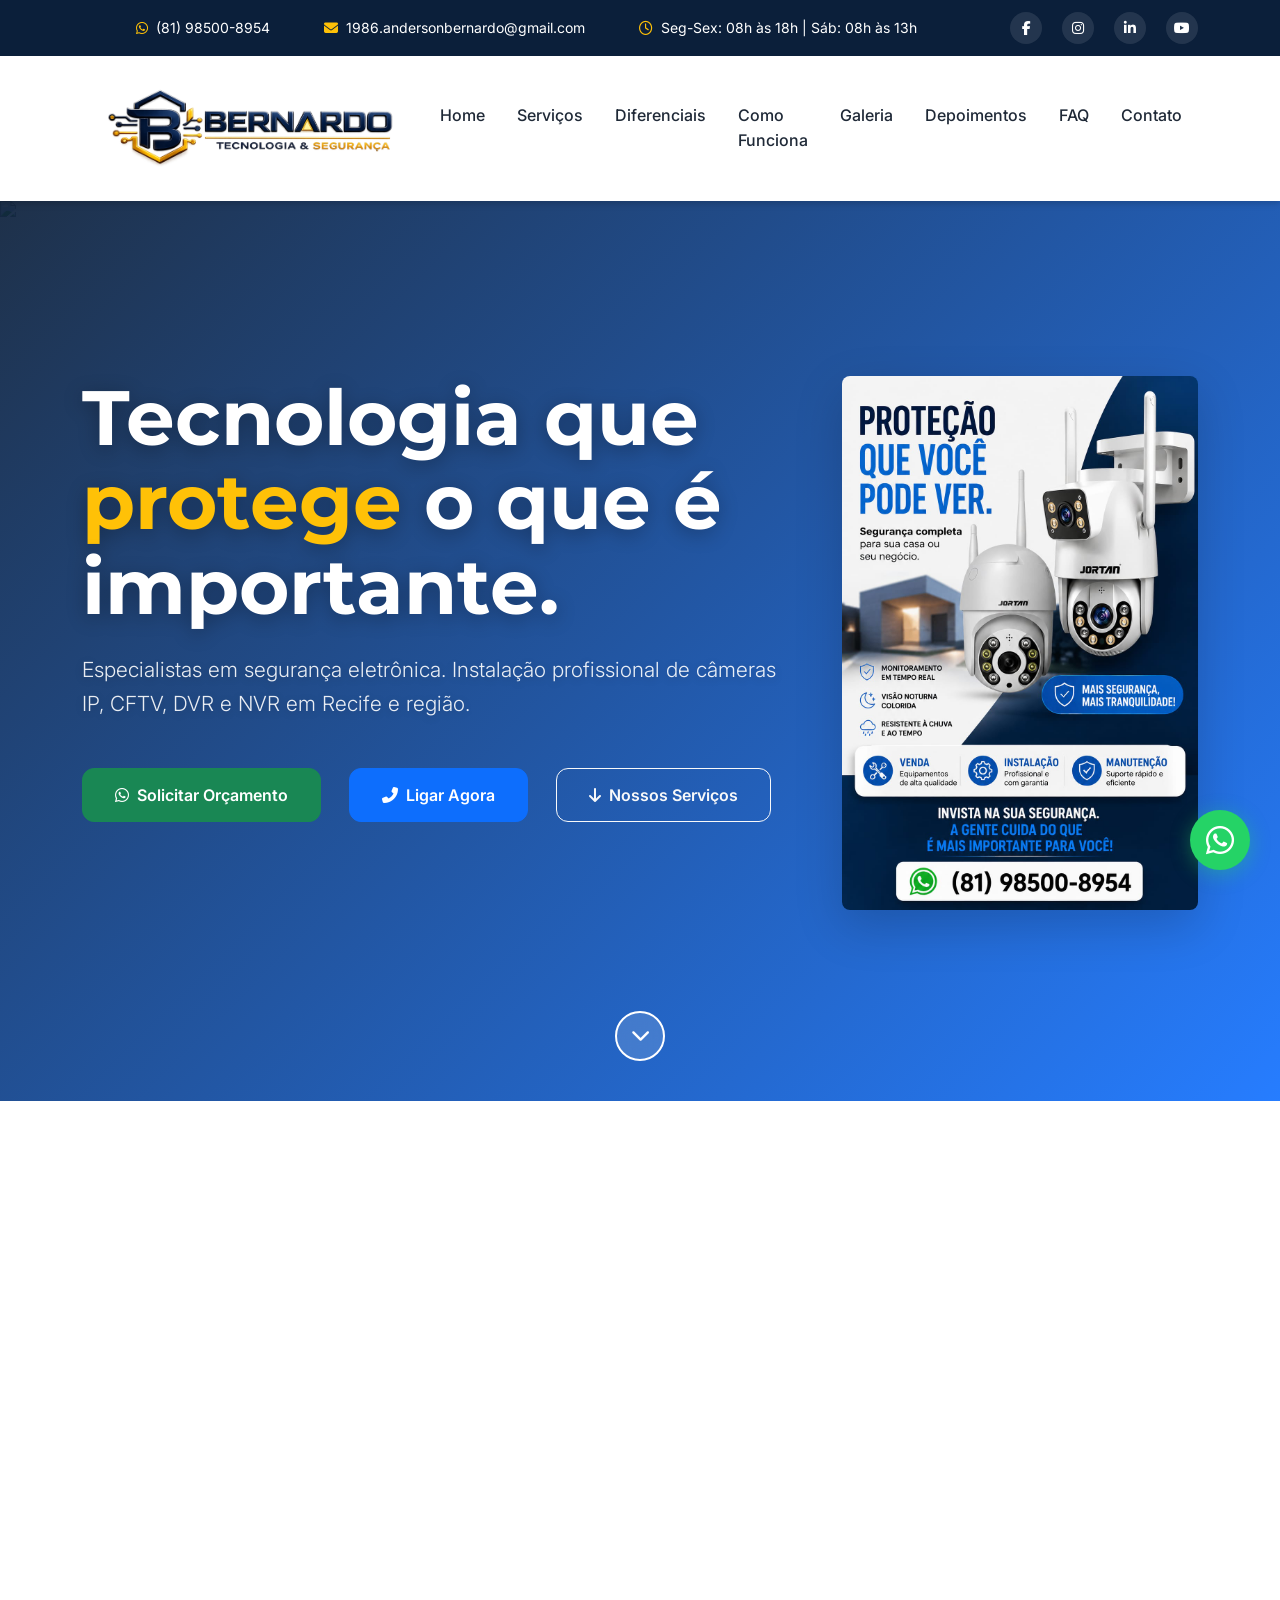
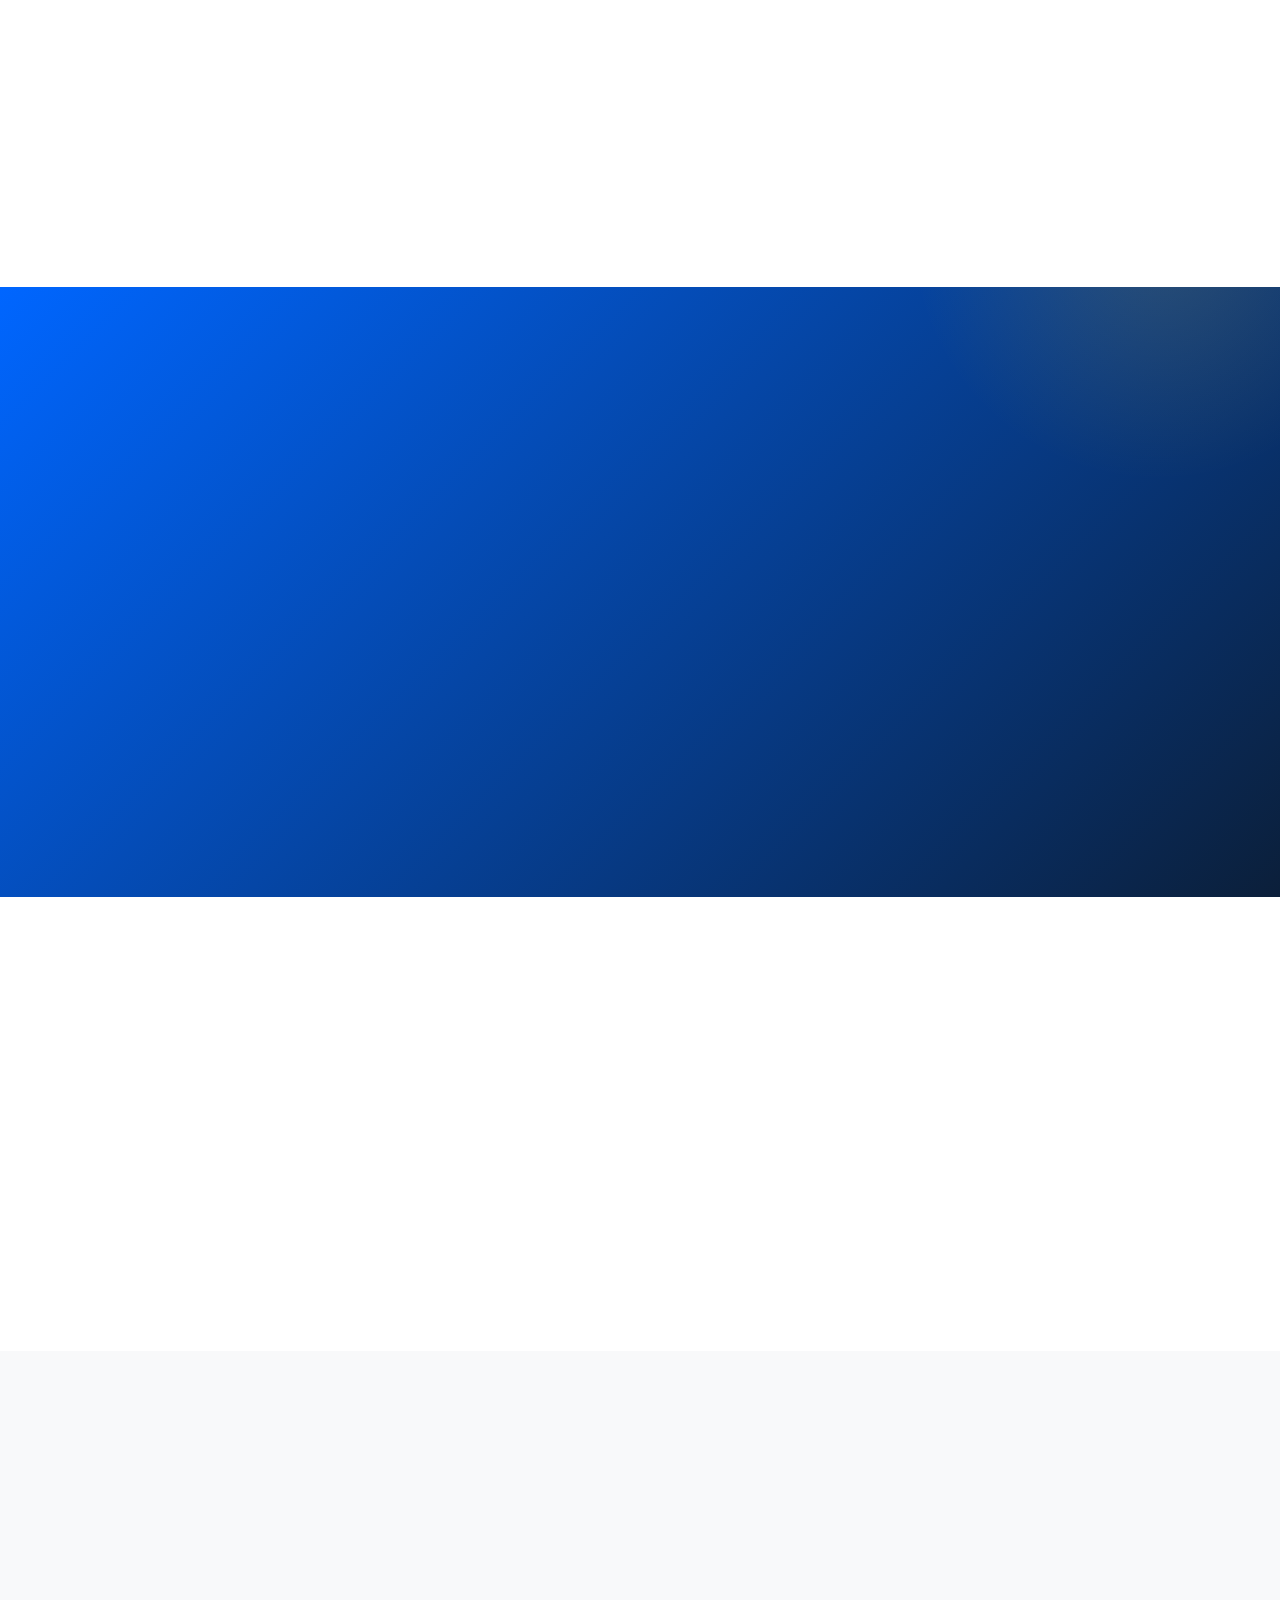
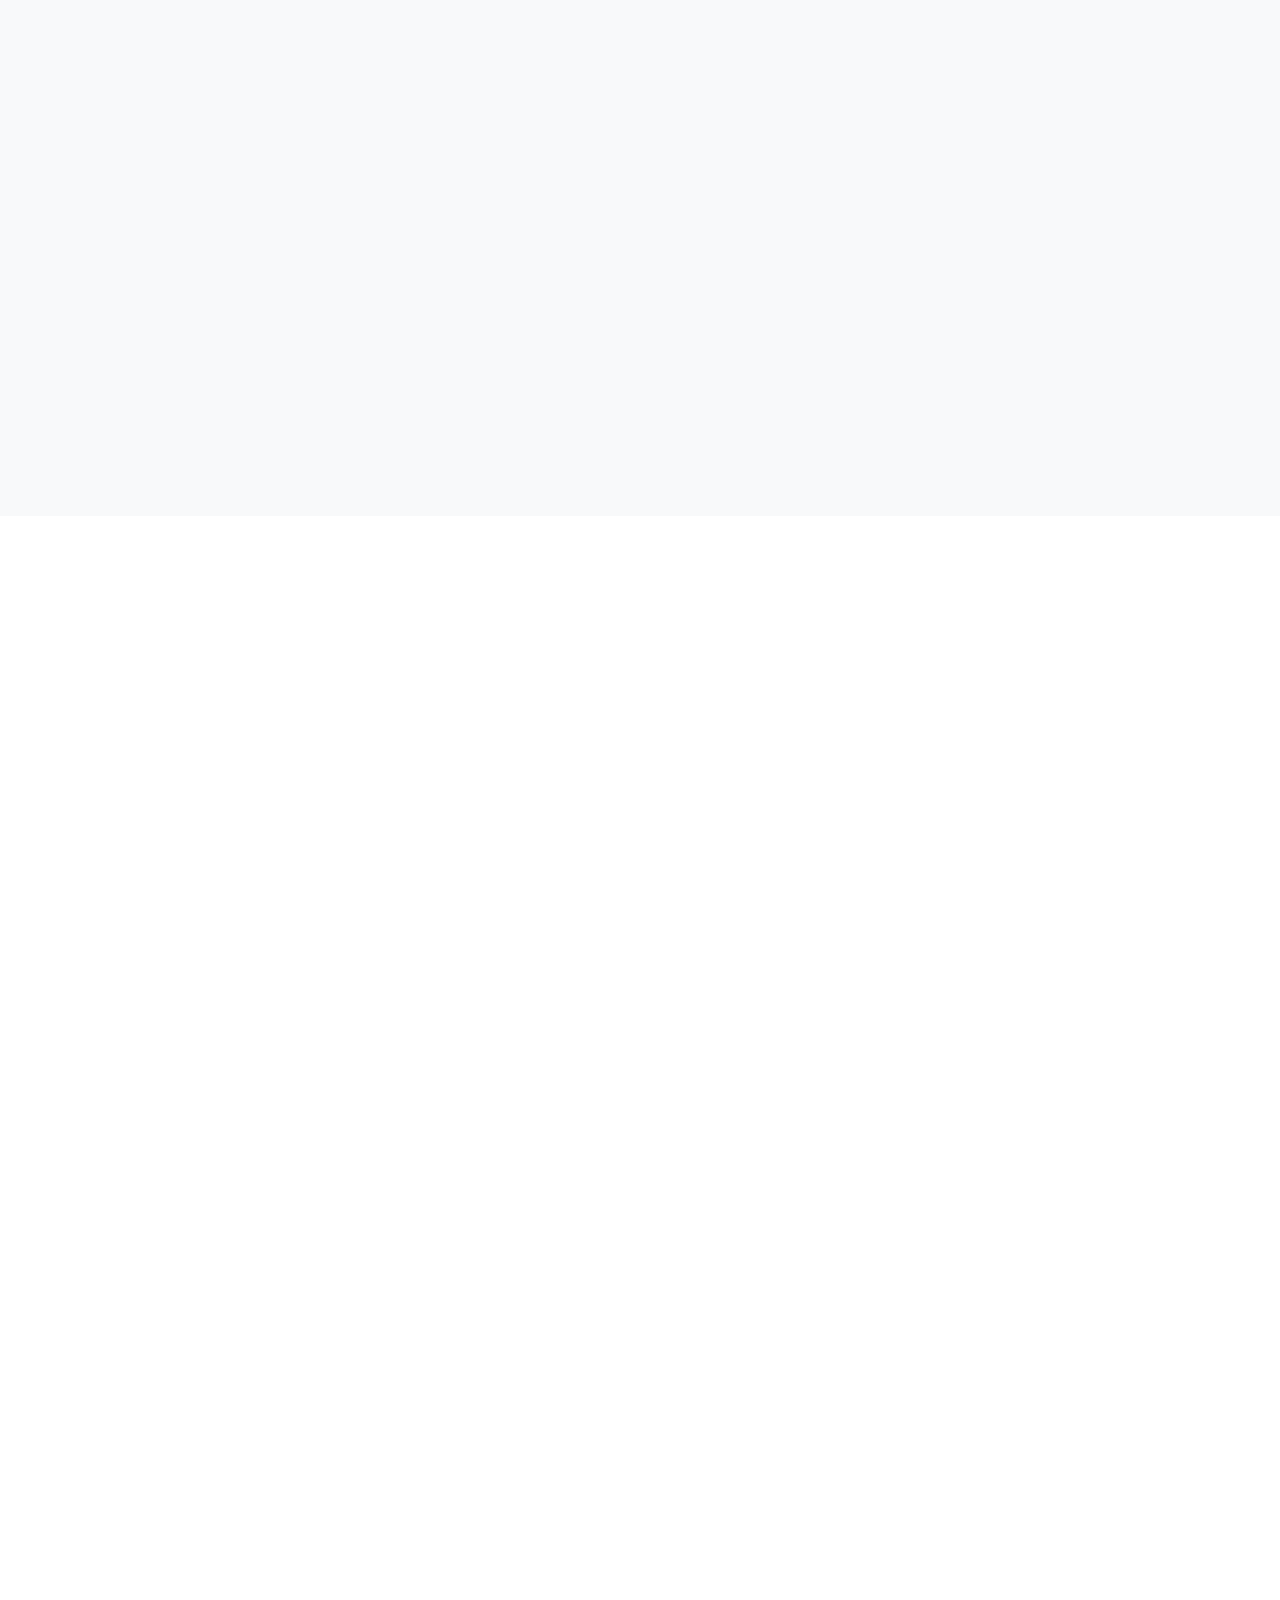
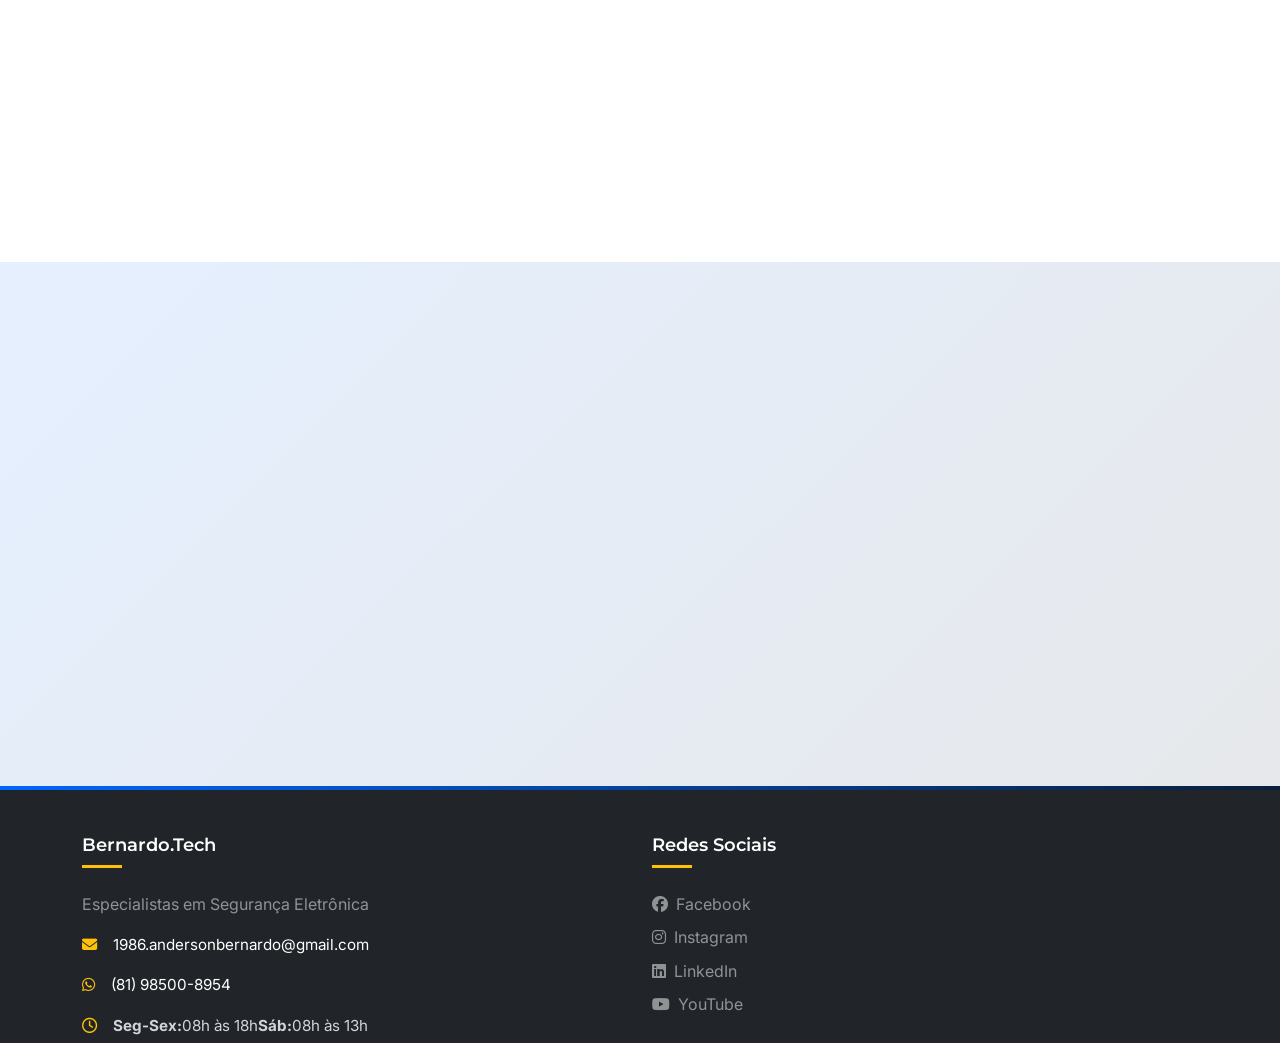
==== index.html @ 3b359bd6 "Primeiro commit" ====
<!DOCTYPE html>
<html lang="pt-BR">
<head>
    <!-- Meta Tags Básicas -->
    <meta charset="UTF-8">
    <meta name="viewport" content="width=device-width, initial-scale=1.0">
    <meta name="description" content="Bernardo.Tech - Especialistas em instalação de câmeras IP, CFTV, DVR e NVR em Recife. Monitoramento remoto, configuração de acesso pelo celular. Orçamento sem compromisso! WhatsApp: (81) 98500-8954">
    <meta name="keywords" content="instalação de câmeras, CFTV, câmeras IP, DVR, NVR, monitoramento remoto, segurança eletrônica, Recife, Pernambico">
    <meta name="author" content="Bernardo.Tech">
    <meta name="robots" content="index, follow">
    <meta name="geo.region" content="BR-PE">
    <meta name="geo.placename" content="Recife">
    
    <!-- Open Graph / Facebook -->
    <meta property="og:type" content="website">
    <meta property="og:url" content="https://www.bernardotech.com.br/">
    <meta property="og:title" content="Bernardo.Tech - Especialistas em Segurança Eletrônica">
    <meta property="og:description" content="Instalação de câmeras IP, CFTV, DVR, NVR. Monitoramento remoto em Recife e região.">
    <meta property="og:image" content="images/og-image.jpg">
    <meta property="og:locale" content="pt_BR">
    
    <!-- Twitter -->
    <meta property="twitter:card" content="summary_large_image">
    <meta property="twitter:url" content="https://www.bernardotech.com.br/">
    <meta property="twitter:title" content="Bernardo.Tech - Segurança Eletrônica">
    <meta property="twitter:description" content="Especialistas em CFTV e câmeras IP em Recife.">
    <meta property="twitter:image" content="images/og-image.jpg">
    
    <!-- Schema.org para SEO Local -->
    <script type="application/ld+json">
    {
      "@context": "https://schema.org",
      "@type": "LocalBusiness",
      "name": "Bernardo.Tech",
      "description": "Empresa especializada em instalação de sistemas de segurança eletrônica",
      "telephone": "+5581985008954",
      "email": "1986.andersonbernardo@gmail.com",
      "address": {
        "@type": "PostalAddress",
        "addressLocality": "Recife",
        "addressRegion": "PE",
        "addressCountry": "BR"
      },
      "openingHours": "Mo-Fr 08:00-18:00, Sa 08:00-13:00",
      "priceRange": "$$"
    }
    </script>
    
    <!-- Canonical URL -->
    <link rel="canonical" href="https://www.bernardotech.com.br/">
    
    <!-- Favicon -->
    <!-- Favicon -->
    <link rel="icon" type="image/png" sizes="32x32" href="img/favicon.png">
    <link rel="apple-touch-icon" href="img/favicon.png">
    
    <!-- Fontes Google -->
    <link rel="preconnect" href="https://fonts.googleapis.com">
    <link rel="preconnect" href="https://fonts.gstatic.com" crossorigin>
    <link href="https://fonts.googleapis.com/css2?family=Inter:wght@300;400;500;600;700&family=Montserrat:wght@400;500;600;700;800&family=Poppins:wght@300;400;500;600;700&display=swap" rel="stylesheet">
    
    <!-- Bootstrap 5 CSS -->
    <link href="https://cdn.jsdelivr.net/npm/bootstrap@5.3.2/dist/css/bootstrap.min.css" rel="stylesheet">
    
    <!-- Font Awesome 6 -->
    <link rel="stylesheet" href="https://cdnjs.cloudflare.com/ajax/libs/font-awesome/6.5.1/css/all.min.css">
    
    <!-- AOS - Animate On Scroll -->
    <link href="https://unpkg.com/aos@2.3.1/dist/aos.css" rel="stylesheet">
    
    <!-- Swiper.js CSS -->
    <link rel="stylesheet" href="https://cdn.jsdelivr.net/npm/swiper@11/swiper-bundle.min.css">
    
    <!-- CSS Customizado -->
    <link rel="stylesheet" href="css/style.css">
    
    <title>Bernardo.Tech - Especialistas em Segurança Eletrônica | CFTV e Câmeras IP em Recife</title>
</head>
<body>
    <!-- Loading Screen -->
    <div id="loading-screen" class="loading-screen">
        <div class="loader">
            <div class="loader-spinner"></div>
        </div>
    </div>

    <!-- Barra Superior -->
    <div class="top-bar" id="topBar">
        <div class="container">
            <div class="row align-items-center">
                <div class="col-lg-6">
                    <ul class="top-bar-info list-unstyled mb-0">
                        <li class="me-lg-4 mb-2 mb-lg-0">
                            
                        </li>
                        <li class="me-lg-4 mb-2 mb-lg-0">
                            <a href="https://wa.me/5581985008954" target="_blank">
                                <i class="fab fa-whatsapp me-2"></i>(81) 98500-8954
                            </a>
                        </li>
                        <li class="me-lg-4 mb-2 mb-lg-0">
                            <a href="mailto:1986.andersonbernardo@gmail.com">
                                <i class="fas fa-envelope me-2"></i>1986.andersonbernardo@gmail.com
                            </a>
                        </li>
                        <li class="d-none d-lg-inline-block">
                            <i class="far fa-clock me-2"></i>Seg-Sex: 08h às 18h | Sáb: 08h às 13h
                        </li>
                        </ul>
                            </div>
                <div class="col-lg-6 text-lg-end">
                    <ul class="top-bar-social list-unstyled mb-0">
                        <li class="me-3">
                            <a href="#" aria-label="Facebook"><i class="fab fa-facebook-f"></i></a>
                        </li>
                        <li class="me-3">
                            <a href="#" aria-label="Instagram"><i class="fab fa-instagram"></i></a>
                        </li>
                        <li class="me-3">
                            <a href="#" aria-label="LinkedIn"><i class="fab fa-linkedin-in"></i></a>
                        </li>
                        <li>
                            <a href="#" aria-label="YouTube"><i class="fab fa-youtube"></i></a>
                        </li>
                    </ul>
                </div>
            </div>
        </div>
    </div>

    <!-- Navegação Principal -->
    <nav class="navbar navbar-expand-lg navbar-dark sticky-top" id="mainNav">
        <div class="container">
            <a class="navbar-brand" href="#">
                <a class="navbar-brand" href="#">
             <img src="img/logo1.png" alt="Bernardo.Tech" class="logo1">
              </a>
            
            <button class="navbar-toggler" type="button" data-bs-toggle="collapse" data-bs-target="#navbarNav" 
                    aria-controls="navbarNav" aria-expanded="false" aria-label="Toggle navigation">
                <span class="navbar-toggler-icon"></span>
            </button>
            
            <div class="collapse navbar-collapse" id="navbarNav">
                <ul class="navbar-nav ms-auto">
                    <li class="nav-item">
                        <a class="nav-link active" href="#home">Home</a>
                    </li>
                    <li class="nav-item">
                        <a class="nav-link" href="#servicos">Serviços</a>
                    </li>
                    <li class="nav-item">
                        <a class="nav-link" href="#diferenciais">Diferenciais</a>
                    </li>
                    <li class="nav-item">
                        <a class="nav-link" href="#como-funciona">Como Funciona</a>
                    </li>
                    <li class="nav-item">
                        <a class="nav-link" href="#galeria">Galeria</a>
                    </li>
                    <li class="nav-item">
                        <a class="nav-link" href="#depoimentos">Depoimentos</a>
                    </li>
                    <li class="nav-item">
                        <a class="nav-link" href="#faq">FAQ</a>
                    </li>
                    <li class="nav-item">
                        <a class="nav-link" href="#contato">Contato</a>
                    </li>
                </ul>
            </div>
        </div>
    </nav>

    <!-- Hero Section -->
    <section class="hero-section" id="home">
        <div class="hero-bg">
            <img src=
                 alt="Sistema de segurança eletrônica" class="" loading="eager">
            <div class="hero-overlay"></div>
        </div>
        
        <div class="container hero-content">
            <div class="row">
                <div class="col-lg-8" data-aos="fade-up" data-aos-duration="1000">
                    <h1 class="hero-title display-1 fw-bold mb-4">
                        Tecnologia que <span class="text-warning">protege</span> o que é importante.
                    </h1>
                    <p class="hero-subtitle lead mb-5">
                        Especialistas em segurança eletrônica. Instalação profissional de câmeras IP, 
                        CFTV, DVR e NVR em Recife e região.
                    </p>
                    <div class="hero-buttons">
                        <a href="https://wa.me/5581985008954?text=Olá! Gostaria de solicitar um orçamento para segurança eletrônica." class="btn btn-success btn-lg me-3 mb-3" target="_blank">
                            <i class="fab fa-whatsapp me-2"></i>Solicitar Orçamento
                        </a>
                        <a href="tel:+5581985008954" class="btn btn-primary btn-lg me-3 mb-3">
                            <i class="fas fa-phone-alt me-2"></i>Ligar Agora
                        </a>
                        <a href="#servicos" class="btn btn-outline-light btn-lg mb-3">
                            <i class="fas fa-arrow-down me-2"></i>Nossos Serviços
                        </a>
                    </div>
                </div>
                <div class="col-lg-4 d-none d-lg-block" data-aos="fade-left" data-aos-delay="300" data-aos-duration="1000">
                    <img src="img/about-technician.jpg" alt="Técnico em segurança eletrônica" class="img-fluid rounded-3 shadow-lg mb-3" loading="lazy">
                
                    </div>
                </div>
            </div>
        </div>
        
        <div class="hero-scroll-indicator">
            <a href="#servicos" class="scroll-down">
                <i class="fas fa-chevron-down"></i>
            </a>
        </div>
    </section>

    <!-- Seção Serviços -->
    <section class="services-section py-5" id="servicos">
        <div class="container">
            <div class="section-header text-center mb-5" data-aos="fade-up">
                <h2 class="section-title">Nossos Serviços</h2>
                <p class="section-subtitle">Soluções completas em segurança eletrônica para sua casa e empresa</p>
            </div>
            
            <div class="row g-4">
                <div class="col-lg-4 col-md-6" data-aos="fade-up" data-aos-delay="100">
                    <div class="service-card glass-card h-100 text-center p-4">
                        <div class="service-icon mb-3">
                            <i class="fas fa-video"></i>
                        </div>
                        <h4>Instalação de Câmeras IP</h4>
                        <p>Câmeras de alta definição com acesso remoto pelo celular. Instalação profissional e configuração completa.</p>
                    </div>
                </div>
                
                <div class="col-lg-4 col-md-6" data-aos="fade-up" data-aos-delay="150">
                    <div class="service-card glass-card h-100 text-center p-4">
                        <div class="service-icon mb-3">
                            <i class="fas fa-box-open"></i>
                        </div>
                        <h4>Sistema CFTV Completo</h4>
                        <p>Kits completos Intelbras com DVR. Inclui câmeras, gravador, cabos e configuração total do sistema.</p>
                    </div>
                </div>
                
                <div class="col-lg-4 col-md-6" data-aos="fade-up" data-aos-delay="200">
                    <div class="service-card glass-card h-100 text-center p-4">
                        <div class="service-icon mb-3">
                            <i class="fas fa-server"></i>
                        </div>
                        <h4>NVR e DVR</h4>
                        <p>Instalação e configuração de gravadores digitais. Armazenamento local ou em nuvem para suas gravações.</p>
                    </div>
                </div>
                
                <div class="col-lg-4 col-md-6" data-aos="fade-up" data-aos-delay="250">
                    <div class="service-card glass-card h-100 text-center p-4">
                        <div class="service-icon mb-3">
                            <i class="fas fa-mobile-alt"></i>
                        </div>
                        <h4>Monitoramento Remoto</h4>
                        <p>Acesse suas câmeras de qualquer lugar pelo celular, tablet ou computador. Configuração completa inclusa.</p>
                    </div>
                </div>
                
                <div class="col-lg-4 col-md-6" data-aos="fade-up" data-aos-delay="300">
                    <div class="service-card glass-card h-100 text-center p-4">
                        <div class="service-icon mb-3">
                            <i class="fas fa-tools"></i>
                        </div>
                        <h4>Manutenção Preventiva</h4>
                        <p>Planos de manutenção periódica para garantir o funcionamento perfeito do seu sistema de segurança.</p>
                    </div>
                </div>
                
                <div class="col-lg-4 col-md-6 mx-auto" data-aos="fade-up" data-aos-delay="350">
                    <div class="service-card glass-card h-100 text-center p-4">
                        <div class="service-icon mb-3">
                            <i class="fas fa-wrench"></i>
                        </div>
                        <h4>Manutenção Corretiva</h4>
                        <p>Atendimento rápido para resolver problemas. Equipe especializada disponível para emergências.</p>
                    </div>
                </div>
            </div>
        </div>
    </section>

    <!-- Seção Diferenciais -->
    <section class="differentials-section py-5 bg-dark text-white" id="diferenciais">
        <div class="container">
            <div class="section-header text-center mb-5" data-aos="fade-up">
                <h2 class="section-title text-white">Por que escolher a Bernardo.Tech?</h2>
                <p class="section-subtitle text-white-50">Nossos diferenciais que fazem toda a diferença</p>
            </div>
            
            <div class="row g-4">
                <div class="col-6 col-md-4 col-lg-3" data-aos="fade-up" data-aos-delay="100">
                    <div class="differential-item text-center p-3">
                        <div class="differential-icon mb-3">
                            <i class="fas fa-bolt"></i>
                        </div>
                        <h6>Atendimento Rápido</h6>
                        <small class="text-white-50">Resposta em até 30 minutos</small>
                    </div>
                </div>
                
                <div class="col-6 col-md-4 col-lg-3" data-aos="fade-up" data-aos-delay="150">
                    <div class="differential-item text-center p-3">
                        <div class="differential-icon mb-3">
                            <i class="fas fa-tools"></i>
                        </div>
                        <h6>Instalação Profissional</h6>
                        <small class="text-white-50">Técnicos certificados</small>
                    </div>
                </div>
                
                <div class="col-6 col-md-4 col-lg-3" data-aos="fade-up" data-aos-delay="200">
                    <div class="differential-item text-center p-3">
                        <div class="differential-icon mb-3">
                            <i class="fas fa-award"></i>
                        </div>
                        <h6>Equipamentos de Alta Qualidade</h6>
                        <small class="text-white-50">Marcas certificadas</small>
                    </div>
                </div>
                
                <div class="col-6 col-md-4 col-lg-3" data-aos="fade-up" data-aos-delay="250">
                    <div class="differential-item text-center p-3">
                        <div class="differential-icon mb-3">
                            <i class="fas fa-shield-alt"></i>
                        </div>
                        <h6>Garantia de 1 Ano</h6>
                        <small class="text-white-50">Em todos os serviços</small>
                    </div>
                </div>
                
                <div class="col-6 col-md-4 col-lg-3" data-aos="fade-up" data-aos-delay="300">
                    <div class="differential-item text-center p-3">
                        <div class="differential-icon mb-3">
                            <i class="fas fa-mobile-alt"></i>
                        </div>
                        <h6>Monitoramento Remoto</h6>
                        <small class="text-white-50">Acesso pelo celular</small>
                    </div>
                </div>
                
                <div class="col-6 col-md-4 col-lg-3" data-aos="fade-up" data-aos-delay="350">
                    <div class="differential-item text-center p-3">
                        <div class="differential-icon mb-3">
                            <i class="fas fa-home"></i>
                        </div>
                        <h6>Atendimento Residencial</h6>
                        <small class="text-white-50">Proteção para sua família</small>
                    </div>
                </div>
                
                <div class="col-6 col-md-4 col-lg-3" data-aos="fade-up" data-aos-delay="400">
                    <div class="differential-item text-center p-3">
                        <div class="differential-icon mb-3">
                            <i class="fas fa-building"></i>
                        </div>
                        <h6>Atendimento Empresarial</h6>
                        <small class="text-white-50">Soluções para empresas</small>
                    </div>
                </div>
                
                <div class="col-6 col-md-4 col-lg-3" data-aos="fade-up" data-aos-delay="450">
                    <div class="differential-item text-center p-3">
                        <div class="differential-icon mb-3">
                            <i class="fas fa-headset"></i>
                        </div>
                        <h6>Suporte Especializado</h6>
                        <small class="text-white-50">Pós-venda completo</small>
                    </div>
                </div>
            </div>
        </div>
    </section>

    <!-- Seção Como Funciona -->
    <section class="how-it-works-section py-5" id="como-funciona">
        <div class="container">
            <div class="section-header text-center mb-5" data-aos="fade-up">
                <h2 class="section-title">Como Trabalhamos</h2>
                <p class="section-subtitle">Processo simples em 4 passos</p>
            </div>
            
            <div class="steps-wrapper">
                <div class="row g-4">
                    <div class="col-6 col-md-4 col-lg-3" data-aos="zoom-in" data-aos-delay="100">
                        <div class="step-card text-center">
                            <div class="step-number">1</div>
                            <div class="step-icon">
                                <i class="fab fa-whatsapp"></i>
                            </div>
                            <h5>Solicite um orçamento</h5>
                            <p>Entre em contato pelo WhatsApp ou telefone</p>
                        </div>
                    </div>
                    
                    <div class="col-6 col-md-4 col-lg-3" data-aos="zoom-in" data-aos-delay="200">
                        <div class="step-card text-center">
                            <div class="step-number">2</div>
                            <div class="step-icon">
                                <i class="fas fa-calendar-check"></i>
                            </div>
                            <h5>Agendamos uma visita</h5>
                            <p>Visita técnica para avaliação</p>
                        </div>
                    </div>
                    
                    <div class="col-6 col-md-4 col-lg-3" data-aos="zoom-in" data-aos-delay="300">
                        <div class="step-card text-center">
                            <div class="step-number">3</div>
                            <div class="step-icon">
                                <i class="fas fa-wrench"></i>
                            </div>
                            <h5>Instalamos seu sistema</h5>
                            <p>Instalação profissional e organizada</p>
                        </div>
                    </div>
                    
                    <div class="col-6 col-md-4 col-lg-3" data-aos="zoom-in" data-aos-delay="400">
                        <div class="step-card text-center">
                            <div class="step-number">4</div>
                            <div class="step-icon">
                                <i class="fas fa-mobile-alt"></i>
                            </div>
                            <h5>Você monitora pelo celular</h5>
                            <p>Acesso remoto configurado</p>
                        </div>
                    </div>
                </div>
            </div>
        </div>
    </section>

    <!-- Seção Galeria -->
    <section class="gallery-section py-5 bg-light" id="galeria">
        <div class="container">
            <div class="section-header text-center mb-5" data-aos="fade-up">
                <h2 class="section-title">Galeria de Instalações</h2>
                <p class="section-subtitle">Conheça alguns dos nossos trabalhos</p>
            </div>
            
            <div class="row g-4">
                <div class="col-lg-4 col-md-6" data-aos="fade-up" data-aos-delay="100">
                    <div class="gallery-item">
                        <img src="img/gallery-2.jpg" 
                             alt="Instalação de câmeras" class="gallery-image img-fluid rounded-3 shadow" loading="lazy">
                    </div>
                </div>
                
                <div class="col-lg-4 col-md-6" data-aos="fade-up" data-aos-delay="150">
                    <div class="gallery-item">
                        <img src="img/gallery-3.jpg" 
                             alt="DVR Intelbras" class="gallery-image img-fluid rounded-3 shadow" loading="lazy">
                    </div>
                </div>
                
                <div class="col-lg-4 col-md-6" data-aos="fade-up" data-aos-delay="200">
                    <div class="gallery-item">
                        <img src="img/gallery-4.jpg" 
                             alt="Central de monitoramento" class="gallery-image img-fluid rounded-3 shadow" loading="lazy">
                    </div>
                </div>
                
                <div class="col-lg-4 col-md-6" data-aos="fade-up" data-aos-delay="250">
                    <div class="gallery-item">
                        <img src="img/gallery-5.jpg" 
                             alt="Técnico instalando" class="gallery-image img-fluid rounded-3 shadow" loading="lazy">
                    </div>
                </div>
                
                <div class="col-lg-4 col-md-6" data-aos="fade-up" data-aos-delay="300">
                    <div class="gallery-item">
                        <img src="img/gallery-6.jpg" 
                             alt="Câmera Dome" class="gallery-image img-fluid rounded-3 shadow" loading="lazy">
                    </div>
                </div>
                
                <div class="col-lg-4 col-md-6" data-aos="fade-up" data-aos-delay="350">
                    <div class="gallery-item">
                        <img src="img/gallery-1.jpg" 
                             alt="Cabeamento organizado" class="gallery-image img-fluid rounded-3 shadow" loading="lazy">
                    </div>
                </div>
            </div>
        </div>
    </section>

    <!-- Seção Depoimentos -->
    <section class="testimonials-section py-5" id="depoimentos">
        <div class="container">
            <div class="section-header text-center mb-5" data-aos="fade-up">
                <h2 class="section-title">O que nossos clientes dizem</h2>
                <p class="section-subtitle">Depoimentos reais de quem confia em nosso trabalho</p>
            </div>
            
            <div class="swiper testimonials-swiper" data-aos="fade-up" data-aos-delay="200">
            <div class="swiper-wrapper">
                <!-- Depoimento 1 -->
                    <div class="swiper-slide">
                        <div class="testimonial-card glass-card p-4">
                            <div class="testimonial-header d-flex align-items-center mb-3">
                                <img src="https://images.unsplash.com/photo-1507003211169-0a1dd7228f2d?w=100&q=80" 
                                     alt="João Silva" class="testimonial-avatar rounded-circle me-3" loading="lazy">
                                <div>
                                    <h6 class="testimonial-name mb-0">João Silva</h6>
                                    <small class="testimonial-location">Recife, PE</small>
                                </div>
                            </div>
                            <div class="testimonial-rating mb-3">
                                <i class="fas fa-star text-warning"></i>
                <i class="fas fa-star text-warning"></i>
                <i class="fas fa-star text-warning"></i>
                <i class="fas fa-star text-warning"></i>
                <i class="fas fa-star text-warning"></i>
              </div>
              <p class="testimonial-text">"Excelente serviço! Instalaram 8 câmeras na minha casa e o trabalho ficou impecável. Equipe muito profissional e o suporte é ótimo. Recomendo!"</p>
            </div>
          </div>
          
                    <!-- Depoimento 2 -->
                    <div class="swiper-slide">
                        <div class="testimonial-card glass-card p-4">
                            <div class="testimonial-header d-flex align-items-center mb-3">
                                <img src="https://images.unsplash.com/photo-1494790108377-be9c29b29330?w=100&q=80" 
                                     alt="Maria Santos" class="testimonial-avatar rounded-circle me-3" loading="lazy">
                                <div>
                                    <h6 class="testimonial-name mb-0">Maria Santos</h6>
                                    <small class="testimonial-location">Olinda, PE</small>
                                </div>
                            </div>
                            <div class="testimonial-rating mb-3">
                                <i class="fas fa-star text-warning"></i>
                <i class="fas fa-star text-warning"></i>
                <i class="fas fa-star text-warning"></i>
                <i class="fas fa-star text-warning"></i>
                <i class="fas fa-star text-warning"></i>
              </div>
              <p class="testimonial-text">"Contratei a Bernardo.Tech para instalar câmeras no meu comércio. Trabalho rápido, limpo e o preço foi justo. Consegui acessar pelo celular sem complicação."</p>
            </div>
          </div>
          
                    <!-- Depoimento 3 -->
                    <div class="swiper-slide">
                        <div class="testimonial-card glass-card p-4">
                            <div class="testimonial-header d-flex align-items-center mb-3">
                                <img src="https://images.unsplash.com/photo-1472099645785-5658abf4ff4e?w=100&q=80" 
                                     alt="Carlos Oliveira" class="testimonial-avatar rounded-circle me-3" loading="lazy">
                                <div>
                                    <h6 class="testimonial-name mb-0">Carlos Oliveira</h6>
                                    <small class="testimonial-location">Jaboatão, PE</small>
                                </div>
                            </div>
                            <div class="testimonial-rating mb-3">
                                <i class="fas fa-star text-warning"></i>
                <i class="fas fa-star text-warning"></i>
                <i class="fas fa-star text-warning"></i>
                <i class="fas fa-star text-warning"></i>
                <i class="fas fa-star text-warning"></i>
              </div>
              <p class="testimonial-text">"Kit CFTV Intelbras instalado perfeitamente. Os técnicos são muito capacitados e o suporte resolveu minha dúvida rapidamente pelo WhatsApp."</p>
            </div>
          </div>
          
                    <!-- Depoimento 4 -->
                    <div class="swiper-slide">
                        <div class="testimonial-card glass-card p-4">
                            <div class="testimonial-header d-flex align-items-center mb-3">
                                <img src="https://images.unsplash.com/photo-1438761681033-6461ffad8d80?w=100&q=80" 
                                     alt="Ana Costa" class="testimonial-avatar rounded-circle me-3" loading="lazy">
                                <div>
                                    <h6 class="testimonial-name mb-0">Ana Costa</h6>
                                    <small class="testimonial-location">Recife, PE</small>
                                </div>
                            </div>
                            <div class="testimonial-rating mb-3">
                                <i class="fas fa-star text-warning"></i>
                <i class="fas fa-star text-warning"></i>
                <i class="fas fa-star text-warning"></i>
                <i class="fas fa-star text-warning"></i>
                <i class="fas fa-star text-warning"></i>
              </div>
              <p class="testimonial-text">"Instalaram câmeras IP no meu condomínio. Trabalho de primeira qualidade, cabeamento organizado e tudo funcionando perfeitamente. Muito satisfeita!"</p>
            </div>
          </div>
          
                    <!-- Depoimento 5 -->
                    <div class="swiper-slide">
                        <div class="testimonial-card glass-card p-4">
                            <div class="testimonial-header d-flex align-items-center mb-3">
                                <img src="https://images.unsplash.com/photo-1500648767791-00dcc994a43e?w=100&q=80" 
                                     alt="Pedro Almeida" class="testimonial-avatar rounded-circle me-3" loading="lazy">
                                <div>
                                    <h6 class="testimonial-name mb-0">Pedro Almeida</h6>
                                    <small class="testimonial-location">Camaragibe, PE</small>
                                </div>
                            </div>
                            <div class="testimonial-rating mb-3">
                                <i class="fas fa-star text-warning"></i>
                <i class="fas fa-star text-warning"></i>
                <i class="fas fa-star text-warning"></i>
                <i class="fas fa-star text-warning"></i>
                <i class="fas fa-star text-warning"></i>
              </div>
              <p class="testimonial-text">"Profissionais extremamente capacitados. Minha empresa agora está completamente protegida. Orçamento justo e sem surpresas. Parabéns à equipe Bernardo.Tech!"</p>
            </div>
          </div>
        </div>
        
                <div class="swiper-pagination mt-4"></div>
            </div>
        </div>
    </section>

    <!-- Seção Perguntas Frequentes -->
    <section class="faq-section py-5" id="faq">
        <div class="container">
            <div class="section-header text-center mb-5" data-aos="fade-up">
                <h2 class="section-title">Perguntas Frequentes</h2>
                <p class="section-subtitle">Esclareça suas dúvidas</p>
            </div>
            
            <div class="row justify-content-center">
                <div class="col-lg-8" data-aos="fade-up" data-aos-delay="100">
                    <div class="accordion" id="faqAccordion">
                        <!-- Pergunta 1 -->
                        <div class="accordion-item">
                            <h3 class="accordion-header">
                                <button class="accordion-button" type="button" data-bs-toggle="collapse" 
                                        data-bs-target="#faq1" aria-expanded="true">
                                    Quanto custa instalar câmeras de segurança?
                                </button>
                            </h3>
                            <div id="faq1" class="accordion-collapse collapse show" data-bs-parent="#faqAccordion">
                                <div class="accordion-body">
                                    O valor varia conforme a quantidade de câmeras, modelo dos equipamentos e necessidade de cada cliente. Solicite um orçamento gratuito pelo WhatsApp ou telefone. Trabalhamos com orçamento sem compromisso.
                                </div>
                            </div>
                        </div>
                        
                        <!-- Pergunta 2 -->
                        <div class="accordion-item">
                            <h3 class="accordion-header">
                                <button class="accordion-button collapsed" type="button" data-bs-toggle="collapse" 
                                        data-bs-target="#faq2" aria-expanded="false">
                                    Posso acessar as câmeras pelo celular?
                                </button>
                            </h3>
                            <div id="faq2" class="accordion-collapse collapse" data-bs-parent="#faqAccordion">
                                <div class="accordion-body">
                                    Sim! Disponibilizamos aplicativos gratuitos para Android e iOS. Nossa equipe realiza toda a configuração para você acessar suas câmeras de qualquer lugar do mundo.
                                </div>
                            </div>
                        </div>
                        
                        <!-- Pergunta 3 -->
                        <div class="accordion-item">
                            <h3 class="accordion-header">
                                <button class="accordion-button collapsed" type="button" data-bs-toggle="collapse" 
                                        data-bs-target="#faq3" aria-expanded="false">
                                    As câmeras gravam à noite?
                                </button>
                            </h3>
                            <div id="faq3" class="accordion-collapse collapse" data-bs-parent="#faqAccordion">
                                <div class="accordion-body">
                                    Sim! Nossas câmeras possuem infravermelho (IR) que permite gravação e visualização em completa escuridão. Alguns modelos contam com tecnologia para imagens coloridas mesmo com baixa luminosidade.
                                </div>
                            </div>
                        </div>
                        
                        <!-- Pergunta 4 -->
                        <div class="accordion-item">
                            <h3 class="accordion-header">
                                <button class="accordion-button collapsed" type="button" data-bs-toggle="collapse" 
                                        data-bs-target="#faq4" aria-expanded="false">
                                    Qual a garantia dos equipamentos e instalação?
                                </button>
                            </h3>
                            <div id="faq4" class="accordion-collapse collapse" data-bs-parent="#faqAccordion">
                                <div class="accordion-body">
                                    Oferecemos 1 ano de garantia para todos os equipamentos e serviços de instalação. Alguns produtos possuem garantia estendida de até 3 anos mediante solicitação.
                                </div>
                            </div>
                        </div>
                        
                        <!-- Pergunta 5 -->
                        <div class="accordion-item">
                            <h3 class="accordion-header">
                                <button class="accordion-button collapsed" type="button" data-bs-toggle="collapse" 
                                        data-bs-target="#faq5" aria-expanded="false">
                                    Quanto tempo leva a instalação?
                                </button>
                            </h3>
                            <div id="faq5" class="accordion-collapse collapse" data-bs-parent="#faqAccordion">
                                <div class="accordion-body">
                                    Para residências, geralmente entre 2 a 4 horas. Para projetos maiores como condomínios e empresas, pode levar de 1 a 3 dias. Sempre fornecemos um prazo estimado antes de iniciar o trabalho.
                                </div>
                            </div>
                        </div>
                    </div>
                </div>
            </div>
        </div>
    </section>

    <!-- Seção CTA Final -->
    <section class="cta-section py-5" id="orcamento">
        <div class="container">
            <div class="cta-card glass-card p-5 text-center" data-aos="zoom-in">
                <h2 class="cta-title display-4 fw-bold mb-4">Solicite seu orçamento <span class="text-warning">sem compromisso</span>!</h2>
                <p class="cta-text lead mb-5">
                    Proteja sua residência ou empresa com soluções modernas em monitoramento e segurança eletrônica.
                </p>
                <div class="d-flex flex-wrap justify-content-center gap-3">
                    <a href="https://wa.me/5581985008954?text=Olá! Gostaria de solicitar um orçamento para segurança eletrônica." 
                       class="btn btn-success btn-lg" target="_blank">
                        <i class="fab fa-whatsapp me-2"></i>Solicitar Orçamento
                    </a>
                    <a href="tel:+5581985008954" class="btn btn-primary btn-lg">
                        <i class="fas fa-phone-alt me-2"></i>Falar no WhatsApp
                    </a>
                </div>
            </div>
        </div>
    </section>

    <!-- Rodapé -->
    <footer class="footer-section bg-dark text-white pt-5" id="contato">
        <div class="container">
            <div class="row g-4">
                <!-- Contato -->
                <div class="col-lg-6 col-md-6">
                    <h5 class="footer-title mb-4">Bernardo.Tech</h5>
                    <p class="text-white-50 mb-3">Especialistas em Segurança Eletrônica</p>
                    <ul class="footer-contact list-unstyled">
                        <li class="mb-3">
                            <i class="fas fa-envelope me-3 text-warning"></i>
                            <a href="mailto:1986.andersonbernardo@gmail.com" class="text-white">1986.andersonbernardo@gmail.com</a>
                        </li>
                        <li class="mb-3">
                            <i class="fab fa-whatsapp me-3 text-warning"></i>
                            <a href="https://wa.me/5581985008954" target="_blank" class="text-white">(81) 98500-8954</a>
                        </li>
                        <li class="mb-3">
                            <i class="far fa-clock me-3 text-warning"></i>
                            <strong>Seg-Sex:</strong> 08h às 18h<br>
                            <strong>Sáb:</strong> 08h às 13h
                        </li>
                    </ul>
                </div>
                
                <!-- Redes Sociais -->
                <div class="col-lg-6 col-md-6">
                    <h5 class="footer-title mb-4">Redes Sociais</h5>
                    <ul class="list-unstyled">
                        <li class="mb-2">
                            <a href="#" class="text-white-50">
                                <i class="fab fa-facebook me-2"></i>Facebook
                            </a>
                        </li>
                        <li class="mb-2">
                            <a href="#" class="text-white-50">
                                <i class="fab fa-instagram me-2"></i>Instagram
                            </a>
                        </li>
                        <li class="mb-2">
                            <a href="#" class="text-white-50">
                                <i class="fab fa-linkedin me-2"></i>LinkedIn
                            </a>
                        </li>
                        <li class="mb-2">
                            <a href="#" class="text-white-50">
                                <i class="fab fa-youtube me-2"></i>YouTube
                            </a>
                        </li>
                    </ul>
                </div>
            </div>
            
            <!-- Rodapé Inferior -->
            <div class="footer-bottom border-t border-gray-700 pt-4 mt-4">
                <div class="row align-items-center">
                    <div class="col-md-6 text-center text-md-start">
                        <p class="mb-0">&copy; 2024 Bernardo.Tech. Todos os direitos reservados.</p>
                    </div>
                    <div class="col-md-6 text-center text-md-end">
                        <ul class="list-inline mb-0">
                            <li class="list-inline-item me-3">
                                <a href="#" class="text-white-50">Política de Privacidade</a>
                            </li>
                            <li class="list-inline-item me-3">
                                <a href="#" class="text-white-50">Termos de Uso</a>
                            </li>
                            <li class="list-inline-item">
                                <a href="#faq" class="text-white-50">FAQ</a>
                            </li>
                        </ul>
                    </div>
                </div>
            </div>
        </div>
    </footer>

    <!-- Botão Flutuante WhatsApp -->
    <a href="https://wa.me/5581985008954?text=Olá! Gostaria de solicitar um orçamento para segurança eletrônica." 
       class="whatsapp-float" target="_blank" aria-label="Contato WhatsApp">
        <i class="fab fa-whatsapp"></i>
    </a>

    <!-- Botão Voltar ao Topo -->
    <button class="back-to-top" id="backToTop" aria-label="Voltar ao topo">
        <i class="fas fa-arrow-up"></i>
    </button>

    <!-- Scripts -->
    <script src="https://cdn.jsdelivr.net/npm/bootstrap@5.3.2/dist/js/bootstrap.bundle.min.js"></script>
    <script src="https://unpkg.com/aos@2.3.1/dist/aos.js"></script>
    <script src="https://cdn.jsdelivr.net/npm/swiper@11/swiper-bundle.min.js"></script>
    <script src="js/main.js"></script>
</body>
</html>
---- css/style.css ----
/* ============================================
   SecurityTech - Site de Segurança Eletrônica
   CSS Premium - Design System
   ============================================ */

/* ============================================
   VARIÁVEIS CSS E CONFIGURAÇÕES GERAIS
   ============================================ */

:root {
    /* Cores Primárias - Azuis */
    --primary-dark: #0B1F3A;
    --primary-blue: #0066FF;
    --primary-light: #0080FF;
    
    /* Cores de Destaque */
    --accent-yellow: #FFC107;
    --accent-yellow-dark: #FFA000;
    
    /* Cores Neutras */
    --white: #FFFFFF;
    --gray-50: #F8F9FA;
    --gray-100: #F0F2F5;
    --gray-200: #E4E6EA;
    --gray-300: #D1D5DB;
    --gray-400: #9CA3AF;
    --gray-500: #6B7280;
    --gray-600: #4B5563;
    --gray-700: #374151;
    --gray-800: #1F2937;
    --gray-900: #111827;
    --black: #000000;
    
    /* Efeitos Glassmorphism */
    --glass-bg: rgba(255, 255, 255, 0.95);
    --glass-dark: rgba(11, 31, 58, 0.95);
    --glass-border: rgba(255, 255, 255, 0.18);
    
    /* Sombras */
    --shadow-sm: 0 1px 3px rgba(0, 0, 0, 0.08), 0 1px 2px rgba(0, 0, 0, 0.06);
    --shadow-md: 0 4px 6px rgba(0, 0, 0, 0.1), 0 2px 4px rgba(0, 0, 0, 0.06);
    --shadow-lg: 0 10px 15px rgba(0, 0, 0, 0.1), 0 4px 6px rgba(0, 0, 0, 0.05);
    --shadow-xl: 0 20px 25px rgba(0, 0, 0, 0.15), 0 10px 10px rgba(0, 0, 0, 0.08);
    --shadow-2xl: 0 25px 50px rgba(0, 0, 0, 0.2);
    
    /* Gradientes */
    --gradient-primary: linear-gradient(135deg, #0066FF 0%, #0B1F3A 100%);
    --gradient-hero: linear-gradient(135deg, #0B1F3A 0%, #0066FF 100%);
    
    /* Bordas */
    --radius-sm: 8px;
    --radius-md: 12px;
    --radius-lg: 16px;
    --radius-xl: 24px;
    --radius-2xl: 32px;
    --radius-full: 50%;
    
    /* Transições */
    --transition-fast: 0.15s ease;
    --transition-base: 0.3s ease;
    --transition-slow: 0.5s ease;
    --transition-smooth: 0.4s cubic-bezier(0.4, 0, 0.2, 1);
    
    /* Espaçamentos */
    --section-padding: 5rem;
    
    /* Fontes */
    --font-primary: 'Poppins', -apple-system, BlinkMacSystemFont, sans-serif;
    --font-secondary: 'Inter', -apple-system, BlinkMacSystemFont, sans-serif;
    --font-heading: 'Montserrat', -apple-system, BlinkMacSystemFont, sans-serif;
}

/* ============================================
   RESET E BASE
   ============================================ */

* {
    margin: 0;
    padding: 0;
    box-sizing: border-box;
}

html {
    scroll-behavior: smooth;
    scroll-padding-top: 80px;
}

body {
    font-family: var(--font-secondary);
    font-size: 16px;
    line-height: 1.6;
    color: var(--gray-800);
    background-color: var(--white);
    overflow-x: hidden;
    -webkit-font-smoothing: antialiased;
    -moz-osx-font-smoothing: grayscale;
}

img {
    max-width: 100%;
    height: auto;
    display: block;
}

a {
    text-decoration: none;
    color: inherit;
    transition: all var(--transition-base);
}

ul {
    list-style: none;
}

/* ============================================
   LOADING SCREEN
   ============================================ */

.loading-screen {
    position: fixed;
    top: 0;
    left: 0;
    width: 100%;
    height: 100%;
    background: var(--gradient-hero);
    display: flex;
    align-items: center;
    justify-content: center;
    z-index: 99999;
    transition: opacity 0.6s ease, visibility 0.6s ease;
}

.loading-screen.hidden {
    opacity: 0;
    visibility: hidden;
    pointer-events: none;
}

.loader {
    text-align: center;
}

.loader-spinner {
    width: 60px;
    height: 60px;
    border: 4px solid rgba(255, 255, 255, 0.3);
    border-top-color: var(--accent-yellow);
    border-radius: 50%;
    animation: spin 1s linear infinite;
    margin: 0 auto;
}

@keyframes spin {
    to { transform: rotate(360deg); }
}

/* ============================================
   GLASS CARD COMPONENT
   ============================================ */

.glass-card {
    background: var(--glass-bg);
    backdrop-filter: blur(10px);
    -webkit-backdrop-filter: blur(10px);
    border: 1px solid var(--glass-border);
    border-radius: var(--radius-lg);
    box-shadow: var(--shadow-md);
    transition: all var(--transition-smooth);
}

/* ============================================
   TOP BAR
   ============================================ */

.top-bar {
    background: var(--primary-dark);
    color: var(--white);
    padding: 12px 0;
    font-size: 0.875rem;
    position: relative;
    z-index: 1001;
}
.top-bar-info {
    display: flex;
    align-items: center;
    gap: 30px;          /* Espaço entre os itens */
    margin: 0;
    padding: 0;
    list-style: none;
    flex-wrap: nowrap;  /* Mantém tudo na mesma linha */
}

.top-bar-info li {
    white-space: nowrap;
}

.top-bar-info a {
    color: #fff;
    text-decoration: none;
}

.top-bar-info i {
    margin-right: 6px;
    color: #ffc107;
}
.top-bar a {
    color: var(--white);
}

.top-bar a:hover {
    color: var(--accent-yellow);
}

.top-bar-info li {
    display: inline-flex;
    align-items: center;
}

.top-bar-social li {
    display: inline-block;
}

.top-bar-social a {
    display: flex;
    align-items: center;
    justify-content: center;
    width: 32px;
    height: 32px;
    background: rgba(255, 255, 255, 0.1);
    border-radius: var(--radius-full);
    transition: all var(--transition-base);
}

.top-bar-social a:hover {
    background: var(--accent-yellow);
    color: var(--primary-dark);
    transform: translateY(-2px);
}

/* ============================================
   NAVBAR
   ============================================ */

.navbar {
    background: rgba(255, 255, 255, 0.98);
    backdrop-filter: blur(10px);
    -webkit-backdrop-filter: blur(10px);
    box-shadow: var(--shadow-md);
    padding: 16px 0;
    transition: all var(--transition-base);
    z-index: 1000;
}

.navbar.scrolled {
    padding: 12px 0;
    box-shadow: var(--shadow-lg);
}

.navbar-brand {
    display: flex;
    align-items: center;
    font-weight: 700;
    font-family: var(--font-heading);
}

.logo {
    height: 60px; /* Altere para 50px, 70px ou 80px conforme desejar */
    width: auto;
    display: block;
}

.brand-text {
    font-size: 1.5rem;
    color: var(--primary-dark);
}

.navbar-dark .navbar-nav .nav-link {
    color: var(--gray-800);
    font-weight: 500;
    padding: 8px 16px;
    position: relative;
    transition: all var(--transition-base);
}

.navbar-dark .navbar-nav .nav-link::after {
    content: '';
    position: absolute;
    bottom: 0;
    left: 50%;
    width: 0;
    height: 2px;
    background: var(--primary-blue);
    transition: all var(--transition-base);
    transform: translateX(-50%);
}

.navbar-dark .navbar-nav .nav-link:hover::after,
.navbar-dark .navbar-nav .nav-link.active::after {
    width: 70%;
}

.navbar-dark .navbar-nav .nav-link:hover,
.navbar-dark .navbar-nav .nav-link.active {
    color: var(--primary-blue);
}

.dropdown-menu {
    background: var(--white);
    border: none;
    border-radius: var(--radius-md);
    box-shadow: var(--shadow-xl);
    padding: 12px 0;
    margin-top: 12px;
}

.dropdown-item {
    padding: 10px 20px;
    color: var(--gray-700);
    transition: all var(--transition-fast);
}

.dropdown-item:hover {
    background: var(--gray-50);
    color: var(--primary-blue);
    padding-left: 24px;
}

.navbar-toggler {
    border: none;
    padding: 8px;
}

.navbar-toggler:focus {
    box-shadow: none;
}

.navbar-toggler-icon {
    background-image: url("data:image/svg+xml,%3Csvg xmlns='http://www.w3.org/2000/svg' viewBox='0 0 30 30'%3E%3Cpath stroke='rgba(11, 31, 58, 0.9)' stroke-width='2' stroke-linecap='round' d='M4 7h22M4 15h22M4 23h22'/%3E%3C/svg%3E");
}

/* ============================================
   HERO SECTION
   ============================================ */

.hero-section {
    position: relative;
    min-height: 100vh;
    display: flex;
    align-items: center;
    overflow: hidden;
}

.hero-bg {
    position: absolute;
    top: 0;
    left: 0;
    width: 100%;
    height: 100%;
    z-index: -1;
}

.hero-bg-img {
    width: 100%;
    height: 100%;
    object-fit: cover;
    object-position: center;
}

.hero-overlay {
    position: absolute;
    top: 0;
    left: 0;
    width: 100%;
    height: 100%;
    background: linear-gradient(135deg, rgba(11, 31, 58, 0.92) 0%, rgba(0, 102, 255, 0.85) 100%);
    /* Animação sutil do overlay */
}

.hero-content {
    position: relative;
    z-index: 2;
    padding-top: 60px;
    padding-bottom: 60px;
}

.hero-title {
    font-family: var(--font-heading);
    font-weight: 800;
    color: var(--white);
    font-size: clamp(2.5rem, 6vw, 5rem);
    line-height: 1.1;
    margin-bottom: 1.5rem;
    text-shadow: 0 4px 20px rgba(0, 0, 0, 0.3);
}

.hero-subtitle {
    font-size: clamp(1.1rem, 2vw, 1.3rem);
    color: rgba(255, 255, 255, 0.9);
    max-width: 700px;
    text-shadow: 0 2px 10px rgba(0, 0, 0, 0.2);
    margin-bottom: 2rem;
}

.hero-buttons {
    display: flex;
    flex-wrap: wrap;
    gap: 12px;
}

.hero-buttons .btn {
    padding: 14px 32px;
    font-size: 1rem;
    font-weight: 600;
    border-radius: var(--radius-md);
    transition: all var(--transition-smooth);
    position: relative;
    overflow: hidden;
}

.hero-buttons .btn::before {
    content: '';
    position: absolute;
    top: 50%;
    left: 50%;
    width: 0;
    height: 0;
    border-radius: 50%;
    background: rgba(255, 255, 255, 0.15);
    transform: translate(-50%, -50%);
    transition: width 0.6s, height 0.6s;
}

.hero-buttons .btn:hover::before {
    width: 300px;
    height: 300px;
}

.hero-stats-card {
    padding: 32px;
    background: rgba(255, 255, 255, 0.1);
    backdrop-filter: blur(20px);
    -webkit-backdrop-filter: blur(20px);
    border: 1px solid rgba(255, 255, 255, 0.2);
    border-radius: var(--radius-xl);
}

.hero-stats-card h3 {
    color: var(--white);
    font-family: var(--font-heading);
    font-size: 1.5rem;
    margin-bottom: 1.5rem;
}

.stat-item {
    padding: 12px 0;
    border-bottom: 1px solid rgba(255, 255, 255, 0.1);
}

.stat-item:last-child {
    border-bottom: none;
}

.stat-number {
    display: block;
    font-size: 2rem;
    font-weight: 700;
    color: var(--accent-yellow);
    font-family: var(--font-heading);
}

.stat-label {
    display: block;
    color: rgba(255, 255, 255, 0.8);
    font-size: 0.9rem;
}

/* Indicador de Scroll */
.hero-scroll-indicator {
    position: absolute;
    bottom: 40px;
    left: 50%;
    transform: translateX(-50%);
    z-index: 2;
    animation: bounce 2s infinite;
}

.scroll-down {
    display: flex;
    align-items: center;
    justify-content: center;
    width: 50px;
    height: 50px;
    background: rgba(255, 255, 255, 0.15);
    backdrop-filter: blur(10px);
    border: 2px solid var(--white);
    border-radius: var(--radius-full);
    color: var(--white);
    font-size: 1.2rem;
    transition: all var(--transition-base);
}

.scroll-down:hover {
    background: var(--accent-yellow);
    border-color: var(--accent-yellow);
    color: var(--primary-dark);
    transform: translateY(-5px);
}

@keyframes bounce {
    0%, 20%, 50%, 80%, 100% {
        transform: translateX(-50%) translateY(0);
    }
    40% {
        transform: translateX(-50%) translateY(-15px);
    }
    60% {
        transform: translateX(-50%) translateY(-7px);
    }
}

/* ============================================
   SECTIONS (Main Container & Headers)
   ============================================ */

section {
    position: relative;
    overflow: hidden;
}

.section-header {
    margin-bottom: 3rem;
}

.section-title {
    font-family: var(--font-heading);
    font-size: clamp(2rem, 4vw, 2.75rem);
    font-weight: 700;
    color: var(--primary-dark);
    margin-bottom: 1rem;
    position: relative;
    display: inline-block;
}

.section-title::after {
    content: '';
    position: absolute;
    bottom: -8px;
    left: 50%;
    transform: translateX(-50%);
    width: 60px;
    height: 4px;
    background: var(--primary-blue);
    border-radius: 2px;
}

.section-subtitle {
    font-size: 1.1rem;
    color: var(--gray-600);
    max-width: 600px;
    margin: 0 auto;
}

/* ============================================
   CATEGORIES SECTION (Removida)
   ============================================ */

/* Seção removida - focar apenas em segurança eletrônica */

/* ============================================
   PRODUCTS SECTION (Removida)
   ============================================ */

/* Seção removida - focar apenas em segurança eletrônica */

/* ============================================
   SERVICES SECTION
   ============================================ */

.services-section {
    background: var(--white);
    padding: var(--section-padding) 0;
}

.service-card {
    padding: 36px 24px;
    background: var(--white);
    border: 2px solid var(--gray-100);
    border-radius: var(--radius-lg);
    transition: all var(--transition-smooth);
    height: 100%;
    position: relative;
    overflow: hidden;
}

.service-card::before {
    content: '';
    position: absolute;
    top: 0;
    left: 0;
    width: 100%;
    height: 4px;
    background: var(--gradient-primary);
    transform: scaleX(0);
    transform-origin: left;
    transition: transform var(--transition-smooth);
}

.service-card:hover {
    transform: translateY(-8px);
    box-shadow: var(--shadow-2xl);
    border-color: transparent;
}

.service-card:hover::before {
    transform: scaleX(1);
}

.service-icon {
    display: inline-flex;
    align-items: center;
    justify-content: center;
    width: 80px;
    height: 80px;
    margin: 0 auto 20px;
    background: var(--gradient-primary);
    border-radius: var(--radius-lg);
    color: var(--white);
    font-size: 2.5rem;
    box-shadow: var(--shadow-lg);
    transition: all var(--transition-smooth);
}

.service-card:hover .service-icon {
    transform: scale(1.1) rotate(5deg);
    box-shadow: var(--shadow-2xl);
}

.service-card h4 {
    font-family: var(--font-heading);
    font-size: 1.25rem;
    font-weight: 600;
    color: var(--primary-dark);
    margin-bottom: 12px;
}

.service-card p {
    color: var(--gray-600);
    margin-bottom: 0;
}

/* ============================================
   DIFFERENTIALS SECTION
   ============================================ */

.differentials-section {
    background: var(--gradient-primary);
    padding: var(--section-padding) 0;
    position: relative;
    overflow: hidden;
}

.differentials-section::before {
    content: '';
    position: absolute;
    top: -50%;
    right: -10%;
    width: 500px;
    height: 500px;
    background: radial-gradient(circle, rgba(255, 193, 7, 0.15) 0%, transparent 70%);
    border-radius: 50%;
    animation: pulse 8s ease-in-out infinite;
}

@keyframes pulse {
    0%, 100% {
        transform: scale(1);
        opacity: 0.5;
    }
    50% {
        transform: scale(1.2);
        opacity: 0.8;
    }
}

.differential-item {
    padding: 24px;
    background: rgba(255, 255, 255, 0.05);
    backdrop-filter: blur(10px);
    border: 1px solid rgba(255, 255, 255, 0.1);
    border-radius: var(--radius-lg);
    transition: all var(--transition-smooth);
    height: 100%;
}

.differential-item:hover {
    background: rgba(255, 255, 255, 0.1);
    transform: translateY(-8px);
    box-shadow: var(--shadow-2xl);
}

.differential-icon {
    display: inline-flex;
    align-items: center;
    justify-content: center;
    width: 60px;
    height: 60px;
    margin: 0 auto 16px;
    background: var(--accent-yellow);
    color: var(--primary-dark);
    border-radius: var(--radius-full);
    font-size: 1.8rem;
    transition: all var(--transition-smooth);
}

.differential-item:hover .differential-icon {
    transform: scale(1.15) rotate(10deg);
    box-shadow: 0 10px 25px rgba(0, 0, 0, 0.3);
}

.differential-item h5 {
    color: var(--white);
    font-family: var(--font-heading);
    font-size: 1.1rem;
    font-weight: 600;
    margin-bottom: 0;
}

/* ============================================
   HOW IT WORKS SECTION
   ============================================ */

.how-it-works-section {
    background: var(--white);
    padding: var(--section-padding) 0;
}

.step-card {
    padding: 24px 16px;
    background: var(--white);
    border: 2px solid var(--gray-100);
    border-radius: var(--radius-lg);
    transition: all var(--transition-smooth);
    height: 100%;
    position: relative;
}

.step-card:hover {
    transform: translateY(-10px);
    box-shadow: var(--shadow-2xl);
    border-color: var(--primary-blue);
}

.step-number {
    display: inline-flex;
    align-items: center;
    justify-content: center;
    width: 40px;
    height: 40px;
    background: var(--gradient-primary);
    color: var(--white);
    font-weight: 700;
    font-size: 1.2rem;
    border-radius: var(--radius-full);
    margin-bottom: 16px;
    box-shadow: var(--shadow-md);
}

.step-icon {
    display: inline-flex;
    align-items: center;
    justify-content: center;
    width: 70px;
    height: 70px;
    margin: 0 auto 16px;
    background: var(--gray-50);
    color: var(--primary-blue);
    border-radius: var(--radius-lg);
    font-size: 2rem;
    transition: all var(--transition-smooth);
}

.step-card:hover .step-icon {
    background: var(--gradient-primary);
    color: var(--white);
    transform: scale(1.1);
}

.step-card h5 {
    font-family: var(--font-heading);
    font-size: 1.1rem;
    font-weight: 600;
    color: var(--primary-dark);
    margin-bottom: 8px;
}

.step-card p {
    font-size: 0.9rem;
    color: var(--gray-600);
    margin-bottom: 0;
}

/* ============================================
   CLIENTS SECTION
   ============================================ */

.clients-section {
    background: var(--gray-50);
    padding: var(--section-padding) 0;
}

.client-card {
    background: var(--white);
    border: 2px solid var(--gray-100);
    border-radius: var(--radius-lg);
    transition: all var(--transition-smooth);
    height: 100%;
    cursor: pointer;
}

.client-card:hover {
    transform: translateY(-8px);
    box-shadow: var(--shadow-2xl);
    border-color: var(--primary-blue);
}

.client-icon {
    color: var(--primary-blue);
    transition: all var(--transition-smooth);
}

.client-card:hover .client-icon {
    color: var(--accent-yellow);
    transform: scale(1.2);
}

.client-info h5 {
    font-family: var(--font-heading);
    font-size: 1.1rem;
    font-weight: 600;
    color: var(--primary-dark);
    margin-bottom: 0;
}

/* ============================================
   TESTIMONIALS SECTION
   ============================================ */

.testimonials-section {
    background: var(--white);
    padding: var(--section-padding) 0;
}

.testimonial-card {
    padding: 32px;
    height: 100%;
    transition: all var(--transition-smooth);
}

.testimonial-card:hover {
    transform: translateY(-5px);
    box-shadow: var(--shadow-2xl);
}

.testimonial-avatar {
    width: 60px;
    height: 60px;
    object-fit: cover;
    border: 3px solid var(--primary-blue);
}

.testimonial-name {
    font-family: var(--font-heading);
    font-weight: 600;
    color: var(--primary-dark);
    font-size: 1.05rem;
}

.testimonial-location {
    color: var(--gray-500);
    font-size: 0.85rem;
}

.testimonial-rating {
    color: var(--accent-yellow);
    font-size: 1rem;
}

.testimonial-text {
    color: var(--gray-700);
    font-style: italic;
    line-height: 1.7;
    margin-bottom: 0;
    position: relative;
    padding-left: 20px;
    border-left: 3px solid var(--primary-blue);
}

.testimonials-swiper {
    padding: 20px;
}

.swiper-pagination-bullet {
    width: 12px;
    height: 12px;
    background: var(--primary-blue);
    opacity: 0.3;
    transition: all var(--transition-base);
}

.swiper-pagination-bullet-active {
    opacity: 1;
    background: var(--primary-blue);
    width: 24px;
    border-radius: 6px;
}

/* ============================================
   STATS SECTION
   ============================================ */

.stats-section {
    background: var(--gradient-primary);
    padding: var(--section-padding) 0;
    position: relative;
    overflow: hidden;
}

.stats-section::before {
    content: '';
    position: absolute;
    top: -50%;
    left: -10%;
    width: 500px;
    height: 500px;
    background: radial-gradient(circle, rgba(255, 193, 7, 0.15) 0%, transparent 70%);
    border-radius: 50%;
    animation: pulse 8s ease-in-out infinite reverse;
}

.stat-card {
    padding: 32px 24px;
    background: rgba(255, 255, 255, 0.08);
    backdrop-filter: blur(10px);
    border: 1px solid rgba(255, 255, 255, 0.2);
    border-radius: var(--radius-lg);
    transition: all var(--transition-smooth);
}

.stat-card:hover {
    background: rgba(255, 255, 255, 0.15);
    transform: translateY(-8px);
    box-shadow: var(--shadow-2xl);
}

.stat-number-display {
    color: var(--accent-yellow);
    font-size: clamp(2.5rem, 5vw, 3.5rem);
    text-shadow: 0 4px 20px rgba(0, 0, 0, 0.3);
    animation: countUp 2s ease-out;
}

@keyframes countUp {
    from {
        opacity: 0;
        transform: translateY(20px);
    }
    to {
        opacity: 1;
        transform: translateY(0);
    }
}

.stat-label {
    color: rgba(255, 255, 255, 0.9);
    font-size: 1rem;
    font-weight: 500;
}

/* ============================================
   FAQ SECTION
   ============================================ */

.faq-section {
    background: var(--white);
    padding: var(--section-padding) 0;
}

.accordion {
    border-radius: var(--radius-lg);
    overflow: hidden;
}

.accordion-item {
    background: var(--white);
    border: 2px solid var(--gray-100);
    margin-bottom: 12px;
    border-radius: var(--radius-md) !important;
    overflow: hidden;
    transition: all var(--transition-base);
}

.accordion-item:hover {
    border-color: var(--primary-blue);
    box-shadow: var(--shadow-md);
}

.accordion-button {
    background: var(--white);
    color: var(--primary-dark);
    font-weight: 600;
    font-size: 1rem;
    padding: 20px 24px;
    transition: all var(--transition-base);
    font-family: var(--font-secondary);
}

.accordion-button:not(.collapsed) {
    background: var(--primary-dark);
    color: var(--white);
    box-shadow: none;
}

.accordion-button:focus {
    box-shadow: none;
    border-color: var(--primary-blue);
}

.accordion-button::after {
    background-image: url("data:image/svg+xml,%3Csvg xmlns='http://www.w3.org/2000/svg' viewBox='0 0 16 16' fill='%230066FF'%3E%3Cpath fill-rule='evenodd' d='M1.646 4.646a.5.5 0 0 1 .708 0L8 10.293l5.646-5.647a.5.5 0 0 1 .708.708l-6 6a.5.5 0 0 1-.708 0l-6-6a.5.5 0 0 1 0-.708z'/%3E%3C/svg%3E");
    transition: transform var(--transition-base);
}

.accordion-button:not(.collapsed)::after {
    background-image: url("data:image/svg+xml,%3Csvg xmlns='http://www.w3.org/2000/svg' viewBox='0 0 16 16' fill='%23FFC107'%3E%3Cpath fill-rule='evenodd' d='M1.646 4.646a.5.5 0 0 1 .708 0L8 10.293l5.646-5.647a.5.5 0 0 1 .708.708l-6 6a.5.5 0 0 1-.708 0l-6-6a.5.5 0 0 1 0-.708z'/%3E%3C/svg%3E");
    transform: rotate(-180deg);
}

.accordion-body {
    padding: 20px 24px;
    color: var(--gray-700);
    background: var(--gray-50);
    line-height: 1.7;
}

/* ============================================
   BLOG SECTION (Removida)
   ============================================ */

/* Seção removida - focar apenas em segurança eletrônica */

/* ============================================
   CTA SECTION
   ============================================ */

.cta-section {
    background: linear-gradient(135deg, rgba(0, 102, 255, 0.1) 0%, rgba(11, 31, 58, 0.1) 100%);
    padding: var(--section-padding) 0;
    position: relative;
}

.cta-section::before {
    content: '';
    position: absolute;
    top: 0;
    left: 0;
    width: 100%;
    height: 100%;
    background: url('https://images.unsplash.com/photo-1557597774-9d273605dfa9?w=1920&q=80') center/cover;
    opacity: 0.05;
    z-index: 0;
}

.cta-section .container {
    position: relative;
    z-index: 1;
}

.cta-card {
    padding: 60px 40px;
    text-align: center;
    background: rgba(255, 255, 255, 0.95);
    backdrop-filter: blur(20px);
    border: 2px solid var(--primary-blue);
    border-radius: var(--radius-xl);
    box-shadow: var(--shadow-2xl);
}

.cta-title {
    font-family: var(--font-heading);
    font-weight: 800;
    color: var(--primary-dark);
    font-size: clamp(2rem, 5vw, 3.5rem);
    margin-bottom: 1.5rem;
}

.cta-text {
    color: var(--gray-700);
    max-width: 700px;
    margin: 0 auto 2.5rem;
    font-size: clamp(1rem, 2vw, 1.2rem);
}

.cta-card .btn {
    padding: 16px 36px;
    font-size: 1.1rem;
    font-weight: 600;
    border-radius: var(--radius-md);
    transition: all var(--transition-smooth);
    box-shadow: var(--shadow-lg);
}

.cta-card .btn:hover {
    transform: translateY(-4px);
    box-shadow: var(--shadow-2xl);
}

.cta-card .btn-success {
    background: #25D366;
    border-color: #25D366;
}

.cta-card .btn-success:hover {
    background: #128C7E;
    border-color: #128C7E;
}

/* ============================================
   FOOTER
   ============================================ */

.footer-section {
    background: var(--gray-900);
    color: var(--white);
    padding: 4rem 0 0;
    position: relative;
    overflow: hidden;
}

.footer-section::before {
    content: '';
    position: absolute;
    top: 0;
    left: 0;
    width: 100%;
    height: 4px;
    background: var(--gradient-primary);
}

.footer-title {
    font-family: var(--font-heading);
    font-size: 1.1rem;
    font-weight: 600;
    color: var(--white);
    margin-bottom: 1.5rem;
    position: relative;
    padding-bottom: 12px;
}

.footer-title::after {
    content: '';
    position: absolute;
    bottom: 0;
    left: 0;
    width: 40px;
    height: 3px;
    background: var(--accent-yellow);
}

.footer-contact li {
    display: flex;
    align-items: flex-start;
    color: var(--gray-300);
    margin-bottom: 16px;
    font-size: 0.95rem;
    line-height: 1.6;
}

.footer-contact i {
    margin-top: 4px;
}

.footer-contact a {
    color: var(--gray-300);
}

.footer-contact a:hover {
    color: var(--accent-yellow);
}

.footer-links li {
    margin-bottom: 10px;
}

.footer-links a {
    color: var(--gray-400);
    font-size: 0.95rem;
    transition: all var(--transition-base);
    position: relative;
}

.footer-links a::before {
    content: '›';
    position: absolute;
    left: -16px;
    opacity: 0;
    transition: all var(--transition-base);
    color: var(--accent-yellow);
}

.footer-links a:hover {
    color: var(--white);
    padding-left: 16px;
}

.footer-links a:hover::before {
    opacity: 1;
    left: 0;
}

.map-container {
    border-radius: var(--radius-md);
    overflow: hidden;
    box-shadow: var(--shadow-lg);
}

.footer-bottom {
    margin-top: 3rem;
    padding-top: 1.5rem;
    padding-bottom: 1.5rem;
    background: rgba(0, 0, 0, 0.3);
}

.footer-bottom p,
.footer-bottom a {
    color: var(--gray-400);
    font-size: 0.9rem;
}

.footer-bottom a:hover {
    color: var(--accent-yellow);
}

/* ============================================
   WHATSAPP FLOATING BUTTON
   ============================================ */

.whatsapp-float {
    position: fixed;
    bottom: 30px;
    right: 30px;
    width: 60px;
    height: 60px;
    background: #25D366;
    color: var(--white);
    border-radius: var(--radius-full);
    font-size: 2rem;
    display: flex;
    align-items: center;
    justify-content: center;
    cursor: pointer;
    z-index: 1000;
    box-shadow: 0 4px 20px rgba(37, 211, 102, 0.4);
    transition: all var(--transition-smooth);
    animation: pulse-whatsapp 2s infinite;
}

.whatsapp-float:hover {
    background: #128C7E;
    transform: scale(1.1);
    box-shadow: 0 6px 30px rgba(37, 211, 102, 0.6);
    animation: none;
}

@keyframes pulse-whatsapp {
    0%, 100% {
        box-shadow: 0 4px 20px rgba(37, 211, 102, 0.4);
    }
    50% {
        box-shadow: 0 4px 30px rgba(37, 211, 102, 0.8);
    }
}

/* ============================================
   ABOUT SECTION
   ============================================ */

.about-section {
    background: var(--white);
    padding: var(--section-padding) 0;
}

.about-image-wrapper {
    position: relative;
    overflow: hidden;
    border-radius: var(--radius-xl);
    box-shadow: var(--shadow-2xl);
}

.about-image {
    transition: transform var(--transition-slow);
}

.about-image:hover {
    transform: scale(1.05);
}

.about-text {
    color: var(--gray-700);
    font-size: 1.05rem;
    line-height: 1.8;
}

.about-list {
    margin: 1.5rem 0;
}

.about-list li {
    padding: 8px 0;
    color: var(--gray-700);
}

.about-list i {
    font-size: 1.2rem;
}

/* ============================================
   GALLERY SECTION
   ============================================ */

.gallery-section {
    background: var(--gray-50);
    padding: var(--section-padding) 0;
}

.gallery-item {
    position: relative;
    overflow: hidden;
    border-radius: var(--radius-lg);
    box-shadow: var(--shadow-md);
    transition: all var(--transition-smooth);
    cursor: pointer;
}

.gallery-item:hover {
    transform: translateY(-10px);
    box-shadow: var(--shadow-2xl);
}

.gallery-image {
    transition: transform var(--transition-slow);
    width: 100%;
    height: 250px;
    object-fit: cover;
}

.gallery-item:hover .gallery-image {
    transform: scale(1.1);
}

/* ============================================
   SOLUTIONS SECTION
   ============================================ */

.solutions-section {
    background: var(--white);
    padding: var(--section-padding) 0;
}

.solution-card {
    background: var(--white);
    border: 2px solid var(--gray-100);
    border-radius: var(--radius-lg);
    overflow: hidden;
    transition: all var(--transition-smooth);
    height: 100%;
    display: flex;
    flex-direction: column;
}

.solution-card:hover {
    transform: translateY(-10px);
    box-shadow: var(--shadow-2xl);
    border-color: transparent;
}

.solution-image-wrapper {
    position: relative;
    overflow: hidden;
    height: 200px;
}

.solution-image {
    width: 100%;
    height: 100%;
    object-fit: cover;
    transition: transform var(--transition-slow);
}

.solution-card:hover .solution-image {
    transform: scale(1.1);
}

.solution-body {
    padding: 24px;
    flex: 1;
    display: flex;
    flex-direction: column;
}

.solution-icon {
    display: inline-flex;
    align-items: center;
    justify-content: center;
    width: 60px;
    height: 60px;
    background: var(--gradient-primary);
    color: var(--white);
    border-radius: var(--radius-lg);
    font-size: 2rem;
    margin-bottom: 16px;
    box-shadow: var(--shadow-lg);
    transition: all var(--transition-smooth);
}

.solution-card:hover .solution-icon {
    transform: scale(1.1) rotate(5deg);
}

.solution-body h4 {
    font-family: var(--font-heading);
    font-size: 1.3rem;
    font-weight: 600;
    color: var(--primary-dark);
    margin-bottom: 16px;
}

.solution-list {
    list-style: none;
    padding: 0;
    margin: 0;
}

.solution-list li {
    padding: 8px 0;
    color: var(--gray-700);
    position: relative;
    padding-left: 20px;
    border-bottom: 1px solid var(--gray-100);
}

.solution-list li:last-child {
    border-bottom: none;
}

.solution-list li::before {
    content: '✓';
    position: absolute;
    left: 0;
    color: var(--primary-blue);
    font-weight: bold;
}

/* ============================================
   TECH DIFFERENTIALS SECTION
   ============================================ */

.tech-differentials-section {
    background: var(--gradient-primary);
    padding: var(--section-padding) 0;
    position: relative;
    overflow: hidden;
}

.tech-differentials-section::before {
    content: '';
    position: absolute;
    top: -50%;
    right: -10%;
    width: 500px;
    height: 500px;
    background: radial-gradient(circle, rgba(255, 193, 7, 0.15) 0%, transparent 70%);
    border-radius: 50%;
    animation: pulse 8s ease-in-out infinite;
}

.tech-differentials-section .differential-item {
    padding: 24px;
    background: rgba(255, 255, 255, 0.05);
    backdrop-filter: blur(10px);
    border: 1px solid rgba(255, 255, 255, 0.1);
    border-radius: var(--radius-lg);
    transition: all var(--transition-smooth);
    height: 100%;
}

.tech-differentials-section .differential-item:hover {
    background: rgba(255, 255, 255, 0.1);
    transform: translateY(-8px);
    box-shadow: var(--shadow-2xl);
}

.tech-differentials-section .differential-icon {
    display: inline-flex;
    align-items: center;
    justify-content: center;
    width: 60px;
    height: 60px;
    margin: 0 auto 16px;
    background: var(--accent-yellow);
    color: var(--primary-dark);
    border-radius: var(--radius-full);
    font-size: 1.8rem;
    transition: all var(--transition-smooth);
}

.tech-differentials-section .differential-item:hover .differential-icon {
    transform: scale(1.15) rotate(10deg);
    box-shadow: 0 10px 25px rgba(0, 0, 0, 0.3);
}

.tech-differentials-section .differential-item h6 {
    color: var(--white);
    font-family: var(--font-heading);
    font-size: 1rem;
    font-weight: 600;
    margin-bottom: 0;
}

/* ============================================
   BRANDS SECTION
   ============================================ */

.brands-section {
    background: var(--white);
    padding: var(--section-padding) 0;
}

.brand-card {
    padding: 24px 16px;
    background: var(--white);
    border: 2px solid var(--gray-100);
    border-radius: var(--radius-lg);
    transition: all var(--transition-smooth);
    height: 100%;
}

.brand-card:hover {
    transform: translateY(-8px);
    box-shadow: var(--shadow-2xl);
    border-color: var(--primary-blue);
}

.brand-card i {
    transition: all var(--transition-smooth);
}

.brand-card:hover i {
    transform: scale(1.2);
}

.brand-card h6 {
    font-family: var(--font-heading);
    font-weight: 600;
    color: var(--primary-dark);
    margin-bottom: 0;
}

/* ============================================
   BACK TO TOP BUTTON
   ============================================ */

.back-to-top {
    position: fixed;
    bottom: 100px;
    right: 30px;
    width: 50px;
    height: 50px;
    background: var(--gradient-primary);
    color: var(--white);
    border: none;
    border-radius: var(--radius-full);
    font-size: 1.2rem;
    display: flex;
    align-items: center;
    justify-content: center;
    cursor: pointer;
    opacity: 0;
    visibility: hidden;
    transform: translateY(20px);
    transition: all var(--transition-base);
    z-index: 999;
    box-shadow: var(--shadow-lg);
}

.back-to-top.visible {
    opacity: 1;
    visibility: visible;
    transform: translateY(0);
}

.back-to-top:hover {
    background: var(--primary-blue);
    transform: translateY(-5px);
    box-shadow: var(--shadow-2xl);
}

/* ============================================
   BACK TO TOP BUTTON
   ============================================ */

.back-to-top {
    position: fixed;
    bottom: 30px;
    right: 30px;
    width: 50px;
    height: 50px;
    background: var(--gradient-primary);
    color: var(--white);
    border: none;
    border-radius: var(--radius-full);
    font-size: 1.2rem;
    display: flex;
    align-items: center;
    justify-content: center;
    cursor: pointer;
    opacity: 0;
    visibility: hidden;
    transform: translateY(20px);
    transition: all var(--transition-base);
    z-index: 999;
    box-shadow: var(--shadow-lg);
}

.back-to-top.visible {
    opacity: 1;
    visibility: visible;
    transform: translateY(0);
}

.back-to-top:hover {
    background: var(--primary-blue);
    transform: translateY(-5px);
    box-shadow: var(--shadow-2xl);
}

/* ============================================
   ANIMAÇÕES DE SCROLL (AOS)
   ============================================ */

[data-aos] {
    pointer-events: auto;
}

[data-aos="fade-up"] {
    transform: translateY(30px);
    opacity: 0;
    transition-property: transform, opacity;
}

[data-aos="fade-up"].aos-animate {
    transform: translateY(0);
    opacity: 1;
}

[data-aos="fade-left"] {
    transform: translateX(-30px);
    opacity: 0;
    transition-property: transform, opacity;
}

[data-aos="fade-left"].aos-animate {
    transform: translateX(0);
    opacity: 1;
}

[data-aos="fade-right"] {
    transform: translateX(30px);
    opacity: 0;
    transition-property: transform, opacity;
}

[data-aos="fade-right"].aos-animate {
    transform: translateX(0);
    opacity: 1;
}

[data-aos="zoom-in"] {
    transform: scale(0.9);
    opacity: 0;
    transition-property: transform, opacity;
}

[data-aos="zoom-in"].aos-animate {
    transform: scale(1);
    opacity: 1;
}

/* ============================================
   RESPONSIVIDADE - MOBILE FIRST
   ============================================ */

@media (max-width: 991px) {
    .top-bar {
        padding: 8px 0;
    }
    
    .top-bar-info li {
        display: block;
        margin: 4px 0;
    }
    
    .top-bar-social {
        margin-top: 8px;
    }
    
    .navbar {
        padding: 12px 0;
    }
    
    .navbar-collapse {
        background: var(--white);
        margin-top: 16px;
        padding: 16px;
        border-radius: var(--radius-md);
        box-shadow: var(--shadow-xl);
        max-height: calc(100vh - 200px);
        overflow-y: auto;
    }
    
    .navbar-dark .navbar-nav .nav-link {
        padding: 10px 0;
    }
    
    .hero-section {
        min-height: auto;
        padding: 100px 0 60px;
    }
    
    .hero-title {
        font-size: 2.5rem;
    }
    
    .hero-subtitle {
        font-size: 1.1rem;
    }
    
    .hero-buttons .btn {
        width: 100%;
        margin: 0 0 12px 0;
    }
    
    .hero-stats-card {
        display: none;
    }
    
    .hero-scroll-indicator {
        bottom: 20px;
    }
    
    .section-title {
        font-size: 2rem;
    }
    
    .section-subtitle {
        font-size: 1rem;
    }
}

@media (max-width: 767px) {
    :root {
        --section-padding: 3rem;
    }
    
    .top-bar {
        text-align: center;
    }
    
    .top-bar-info {
        justify-content: center;
    }
    
    .top-bar-info li {
        display: inline-block;
        margin: 0 8px;
    }
    
    .top-bar-social {
        justify-content: center;
    }
    
    .hero-section {
        padding: 80px 0 60px;
    }
    
    .hero-title {
        font-size: 2rem;
    }
    
    .category-card {
        padding: 20px 16px;
    }
    
    .category-icon {
        width: 60px;
        height: 60px;
        font-size: 1.5rem;
    }
    
    .category-card h4 {
        font-size: 1rem;
    }
    
    .product-actions {
        flex-direction: column;
    }
    
    .product-actions .btn {
        width: 100%;
    }
    
    .cta-card {
        padding: 40px 24px;
    }
    
    .cta-card .btn {
        width: 100%;
        margin-bottom: 12px;
    }
    
    .footer-bottom .row {
        text-align: center;
    }
    
    .footer-bottom .text-md-start,
    .footer-bottom .text-md-end {
        text-align: center !important;
        margin-bottom: 12px;
    }
    
    .back-to-top {
        bottom: 20px;
        right: 20px;
        width: 44px;
        height: 44px;
    }
}

@media (max-width: 575px) {
    .hero-title {
        font-size: 1.8rem;
    }
    
    .hero-subtitle {
        font-size: 1rem;
    }
    
    .hero-buttons .btn {
        padding: 12px 24px;
        font-size: 0.95rem;
    }
    
    .section-title {
        font-size: 1.75rem;
    }
    
    .stat-number-display {
        font-size: 2rem;
    }
    
    .blog-title {
        font-size: 1.1rem;
    }
    
    .accordion-button {
        font-size: 0.95rem;
        padding: 16px 20px;
    }
    
    .accordion-body {
        padding: 16px 20px;
        font-size: 0.95rem;
    }
    
    .testimonial-card {
        padding: 24px 20px;
    }
    
    .testimonial-text {
        font-size: 0.95rem;
    }
    
    .differential-item {
        margin-bottom: 12px;
    }
    
    .step-card {
        margin-bottom: 16px;
    }
    
    .client-card {
        margin-bottom: 12px;
    }
}

/* ============================================
   EFEITOS ESPECIAIS E MICRO-INTERAÇÕES
   ============================================ */

/* Hover em todos os botões */
.btn {
    position: relative;
    overflow: hidden;
    transition: all var(--transition-smooth);
}

.btn:hover {
    transform: translateY(-2px);
    box-shadow: var(--shadow-lg);
}

.btn:active {
    transform: translateY(0);
}

/* Efeito ripple para botões */
.btn::after {
    content: '';
    position: absolute;
    top: 50%;
    left: 50%;
    width: 0;
    height: 0;
    border-radius: 50%;
    background: rgba(255, 255, 255, 0.2);
    transform: translate(-50%, -50%);
    transition: width 0.6s, height 0.6s;
}

.btn:active::after {
    width: 200px;
    height: 200px;
}

/* Hover em imagens com lazy load */
img[loading="lazy"] {
    transition: opacity 0.3s;
}

img[loading="lazy"]:not([src]) {
    opacity: 0;
}

/* Animações de entrada suave */
@keyframes fadeInUp {
    from {
        opacity: 0;
        transform: translateY(30px);
    }
    to {
        opacity: 1;
        transform: translateY(0);
    }
}

@keyframes fadeInLeft {
    from {
        opacity: 0;
        transform: translateX(-30px);
    }
    to {
        opacity: 1;
        transform: translateX(0);
    }
}

@keyframes fadeInRight {
    from {
        opacity: 0;
        transform: translateX(30px);
    }
    to {
        opacity: 1;
        transform: translateX(0);
    }
}

/* Aplicar animações em elementos principais */
.hero-title {
    animation: fadeInUp 1s ease-out 0.2s both;
}

.hero-subtitle {
    animation: fadeInUp 1s ease-out 0.4s both;
}

.hero-buttons {
    animation: fadeInUp 1s ease-out 0.6s both;
}

.hero-stats-card {
    animation: fadeInLeft 1s ease-out 0.8s both;
}

/* Efeito parallax sutil no hero */
.hero-bg-img {
    animation: parallax 20s linear infinite;
}

@keyframes parallax {
    from {
        transform: scale(1.1);
    }
    to {
        transform: scale(1.2);
    }
}

/* Transições suaves em links e texto */
p, h1, h2, h3, h4, h5, h6, span, a {
    transition: color var(--transition-fast);
}

/* Loading de imagens */
img {
    opacity: 1;
    transition: opacity var(--transition-base);
}

img[src=""] {
    opacity: 0;
}

/* ============================================
   PERFORMANCE E ACESSIBILIDADE
   ============================================ */

/* Somente animar quando visível */
@media (prefers-reduced-motion: reduce) {
    * {
        animation-duration: 0.01ms !important;
        animation-iteration-count: 1 !important;
        transition-duration: 0.01ms !important;
    }
}

/* Contraste para acessibilidade */
@media (prefers-contrast: high) {
    :root {
        --primary-blue: #0052CC;
        --primary-dark: #081D33;
    }
}

/* Seleção de texto */
::selection {
    background: var(--primary-blue);
    color: var(--white);
}

::-moz-selection {
    background: var(--primary-blue);
    color: var(--white);
}

/* Focus visível para acessibilidade */
a:focus-visible,
button:focus-visible {
    outline: 2px solid var(--primary-blue);
    outline-offset: 2px;
}

/* ============================================
   LAZY LOAD COM BLUR PLACEHOLDER
   ============================================ */

.lazy-load {
    opacity: 0;
    transition: opacity var(--transition-slow);
    filter: blur(10px);
}

.lazy-load.loaded {
    opacity: 1;
    filter: blur(0);
}

/* ============================================
   UTILITÁRIOS
   ============================================ */

.text-gradient {
    background: var(--gradient-primary);
    -webkit-background-clip: text;
    -webkit-text-fill-color: transparent;
    background-clip: text;
}

.border-gradient {
    border: 2px solid transparent;
    background: var(--gradient-primary) border-box;
}

.section-divider {
    height: 4px;
    background: var(--gradient-primary);
    border-radius: 2px;
    width: 60px;
    margin: 0 auto 1rem;
}

.hover-lift {
    transition: transform var(--transition-smooth);
}

.hover-lift:hover {
    transform: translateY(-8px);
}

/* ============================================
   SCROLLBAR PERSONALIZADA (Webkit)
   ============================================ */

::-webkit-scrollbar {
    width: 10px;
}

::-webkit-scrollbar-track {
    background: var(--gray-100);
}

::-webkit-scrollbar-thumb {
    background: var(--gradient-primary);
    border-radius: 5px;
}

::-webkit-scrollbar-thumb:hover {
    background: var(--primary-blue);
}

/* ============================================
   FIM DO CSS
   ============================================ */
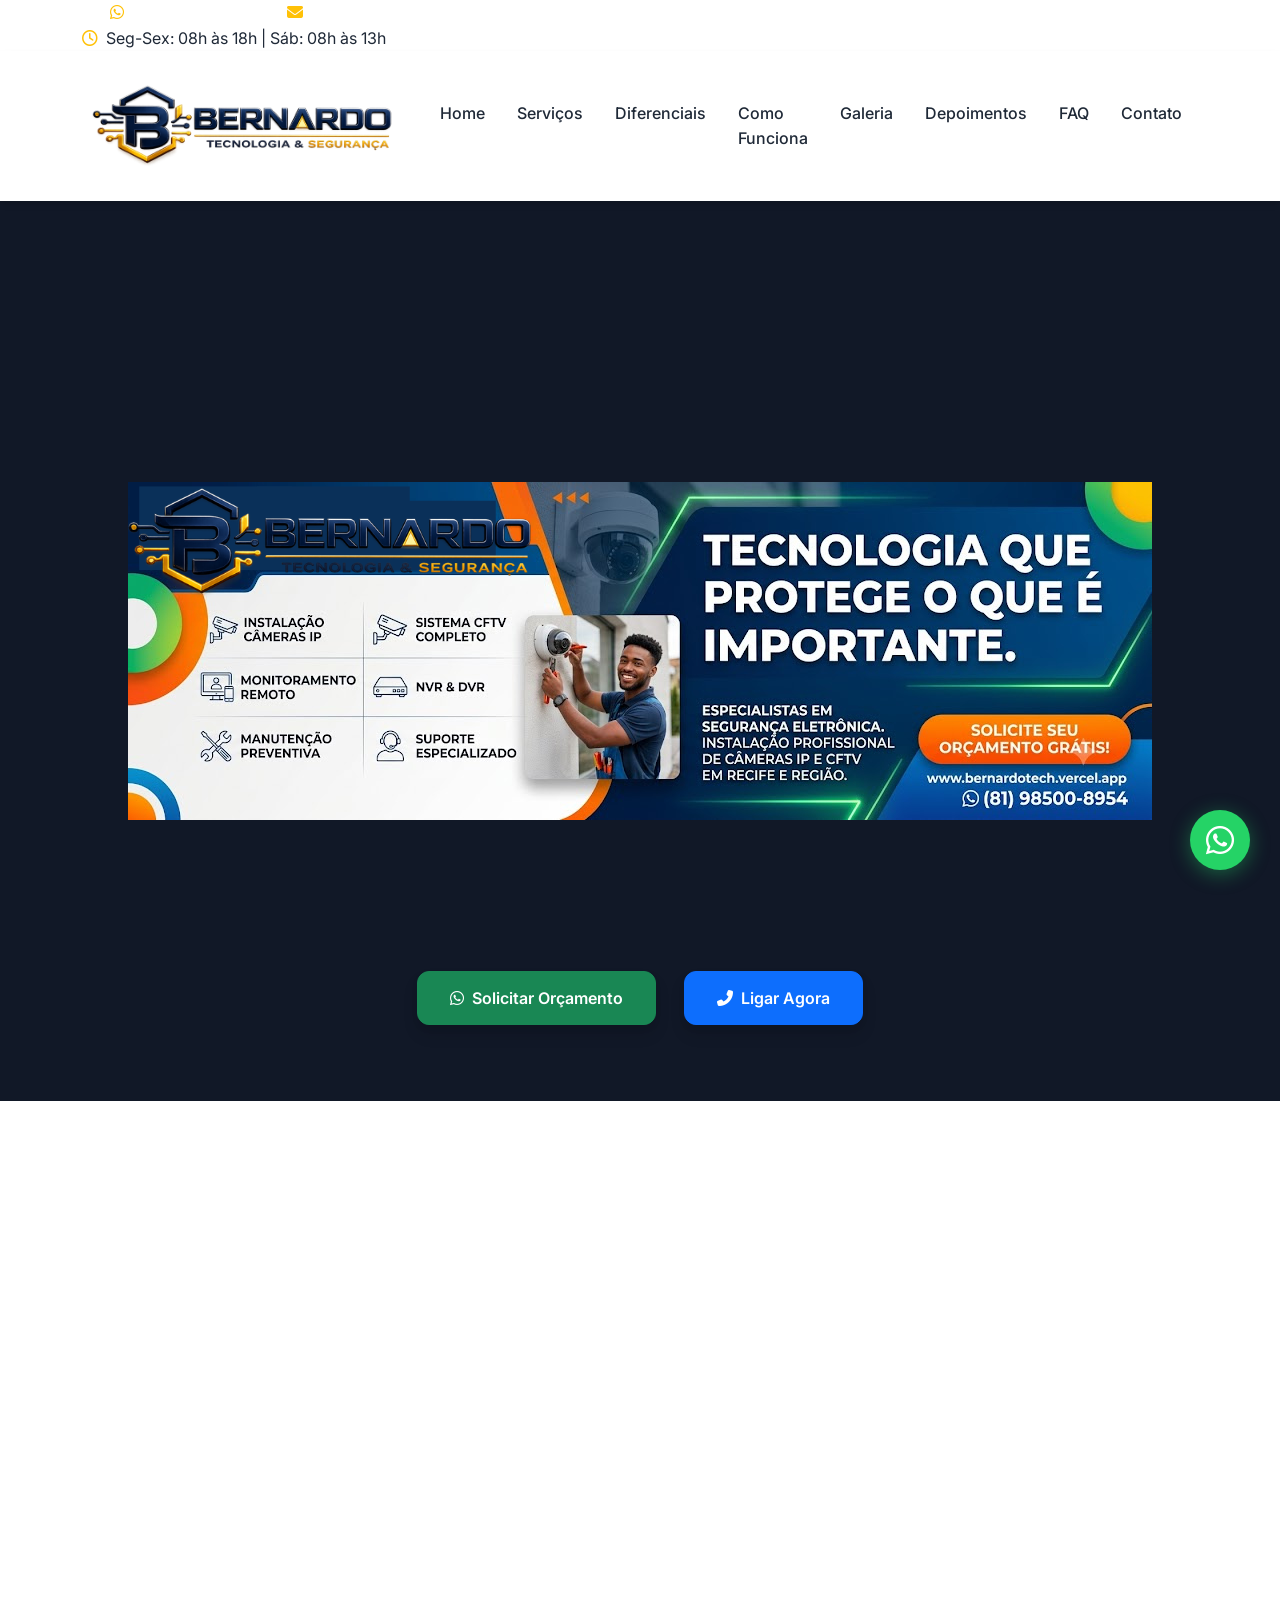
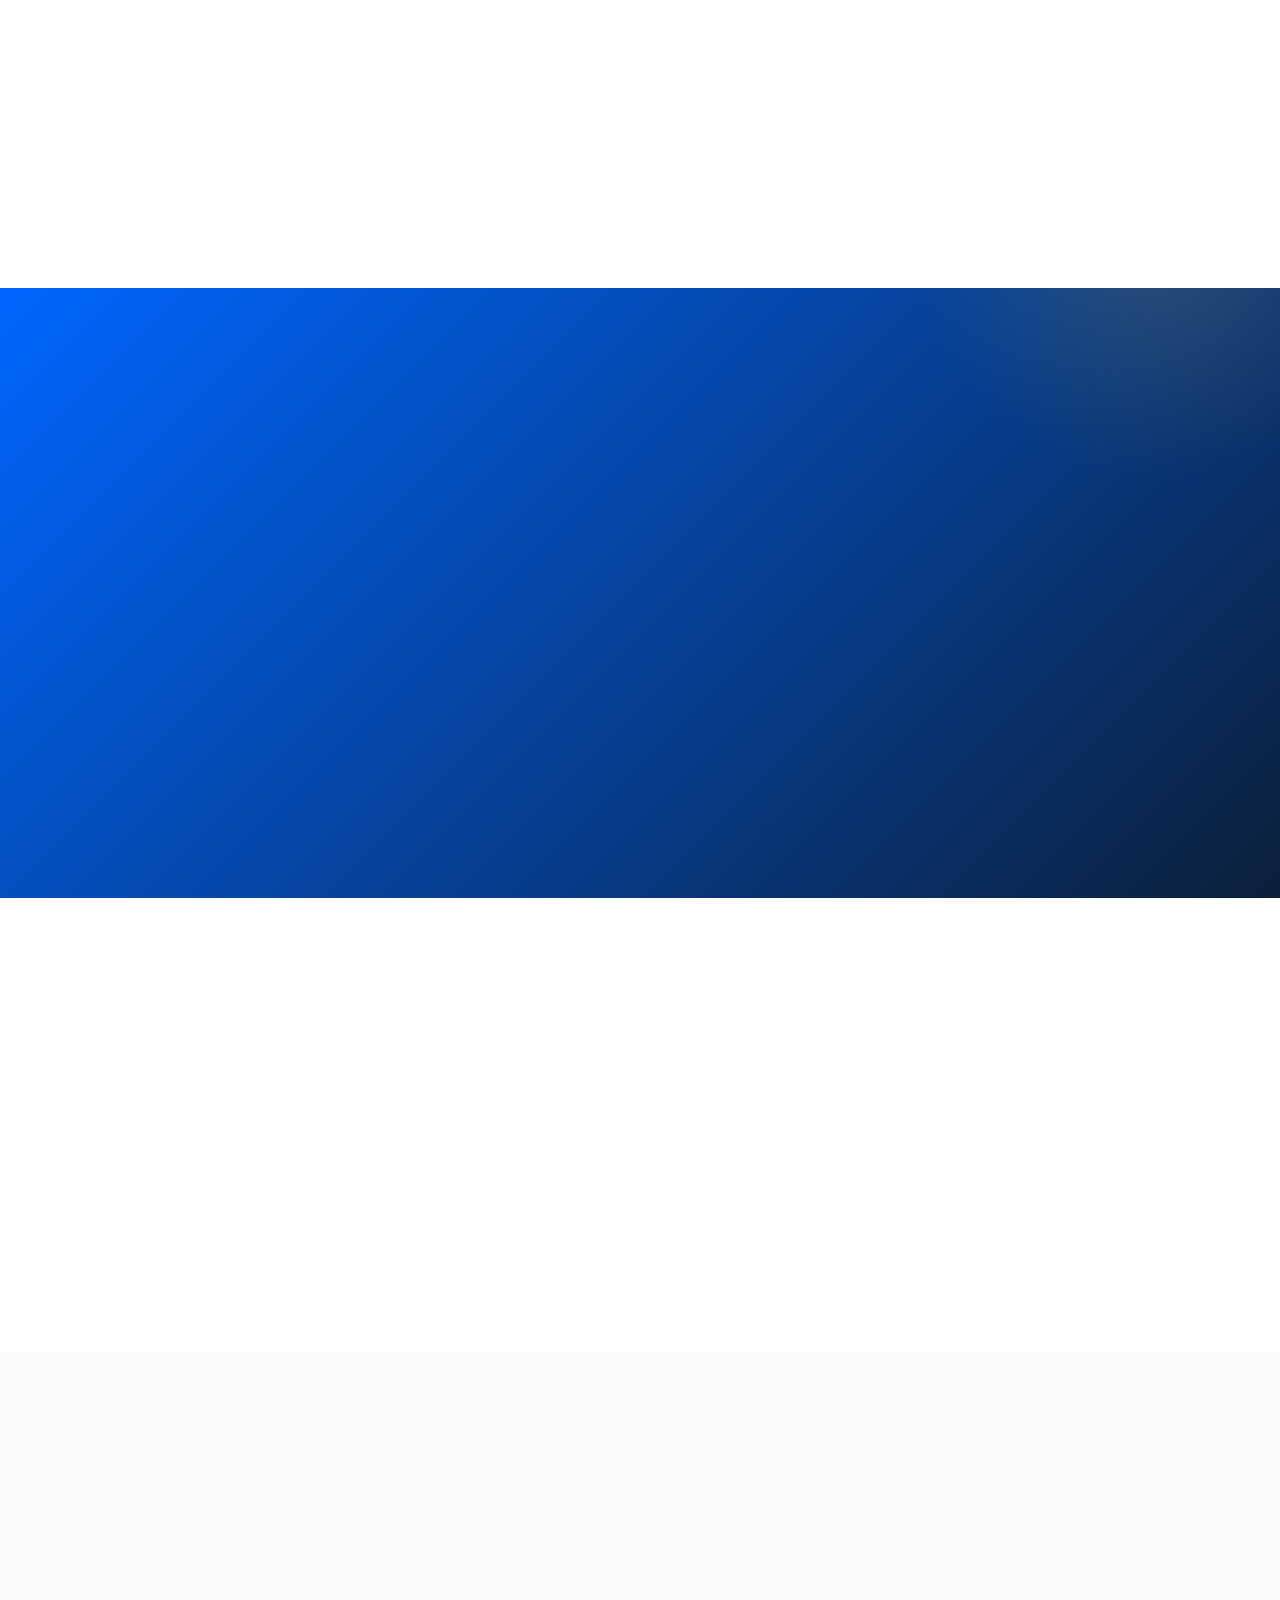
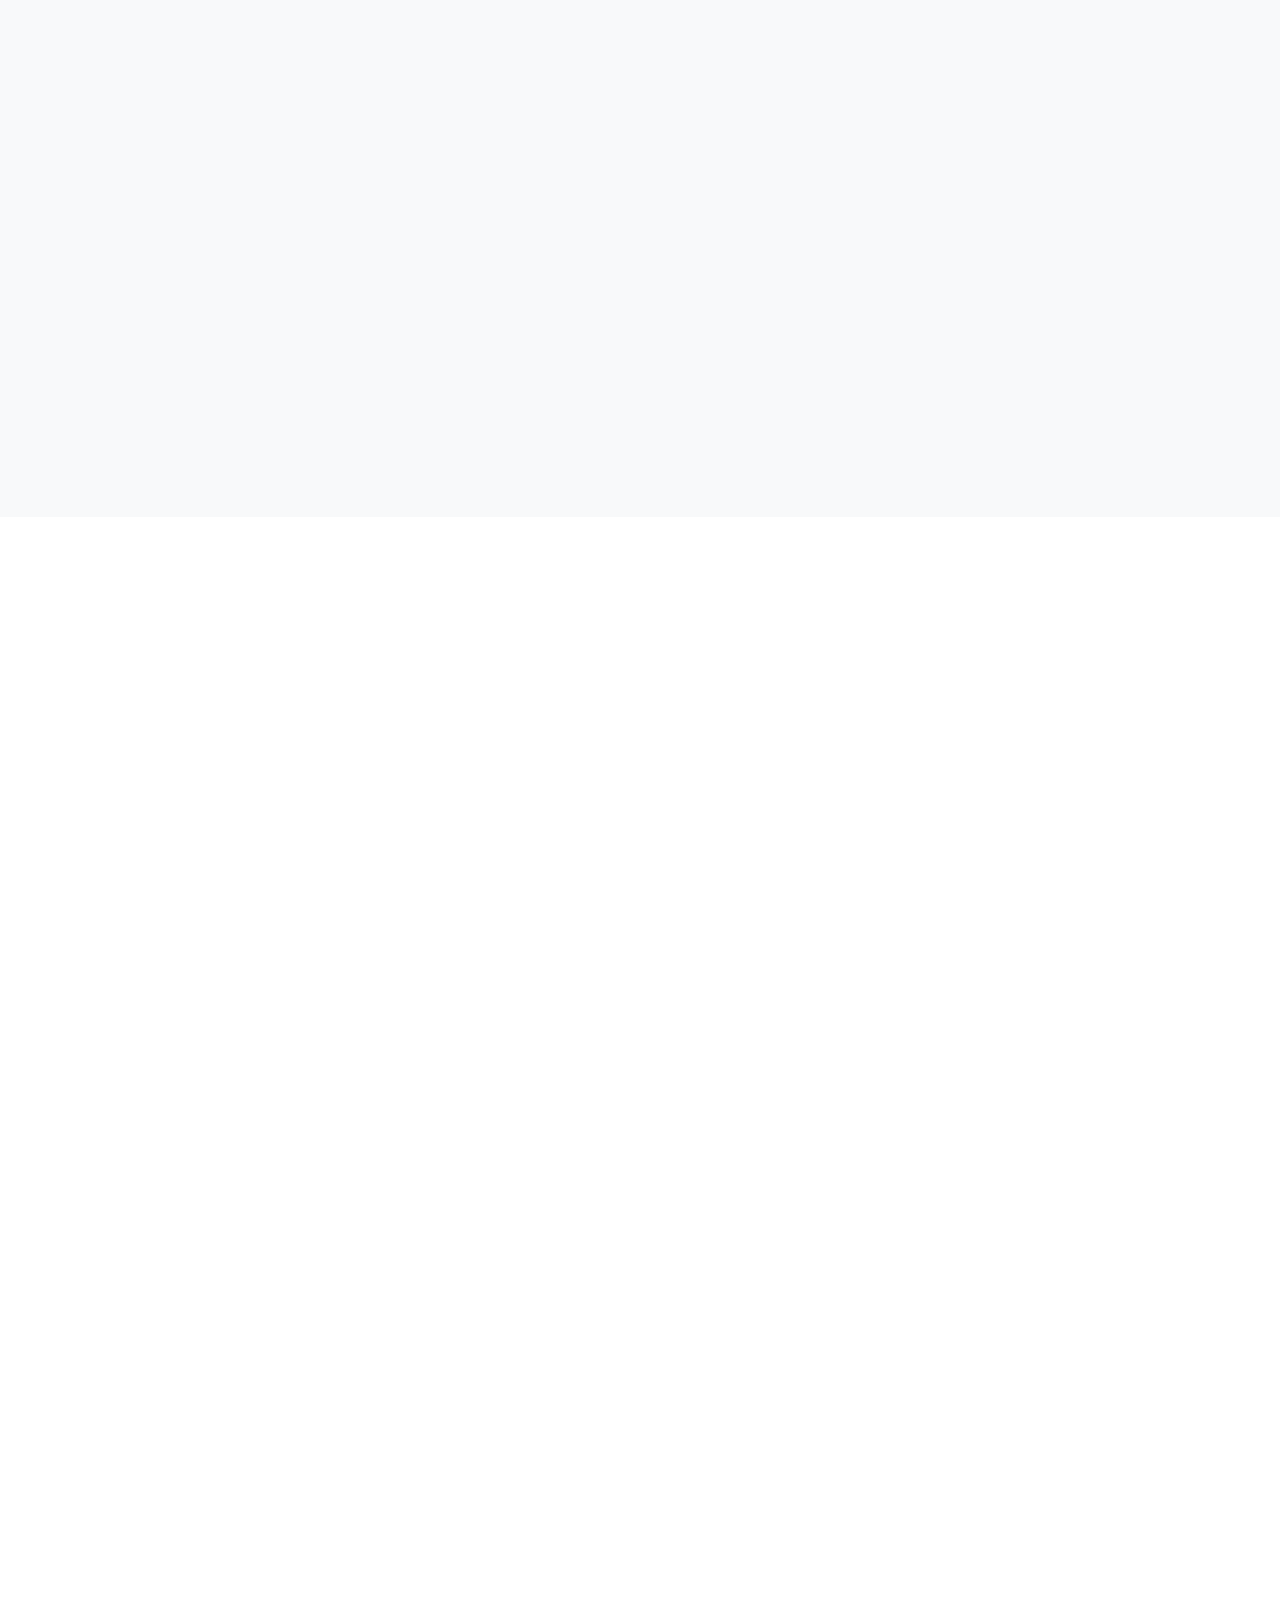
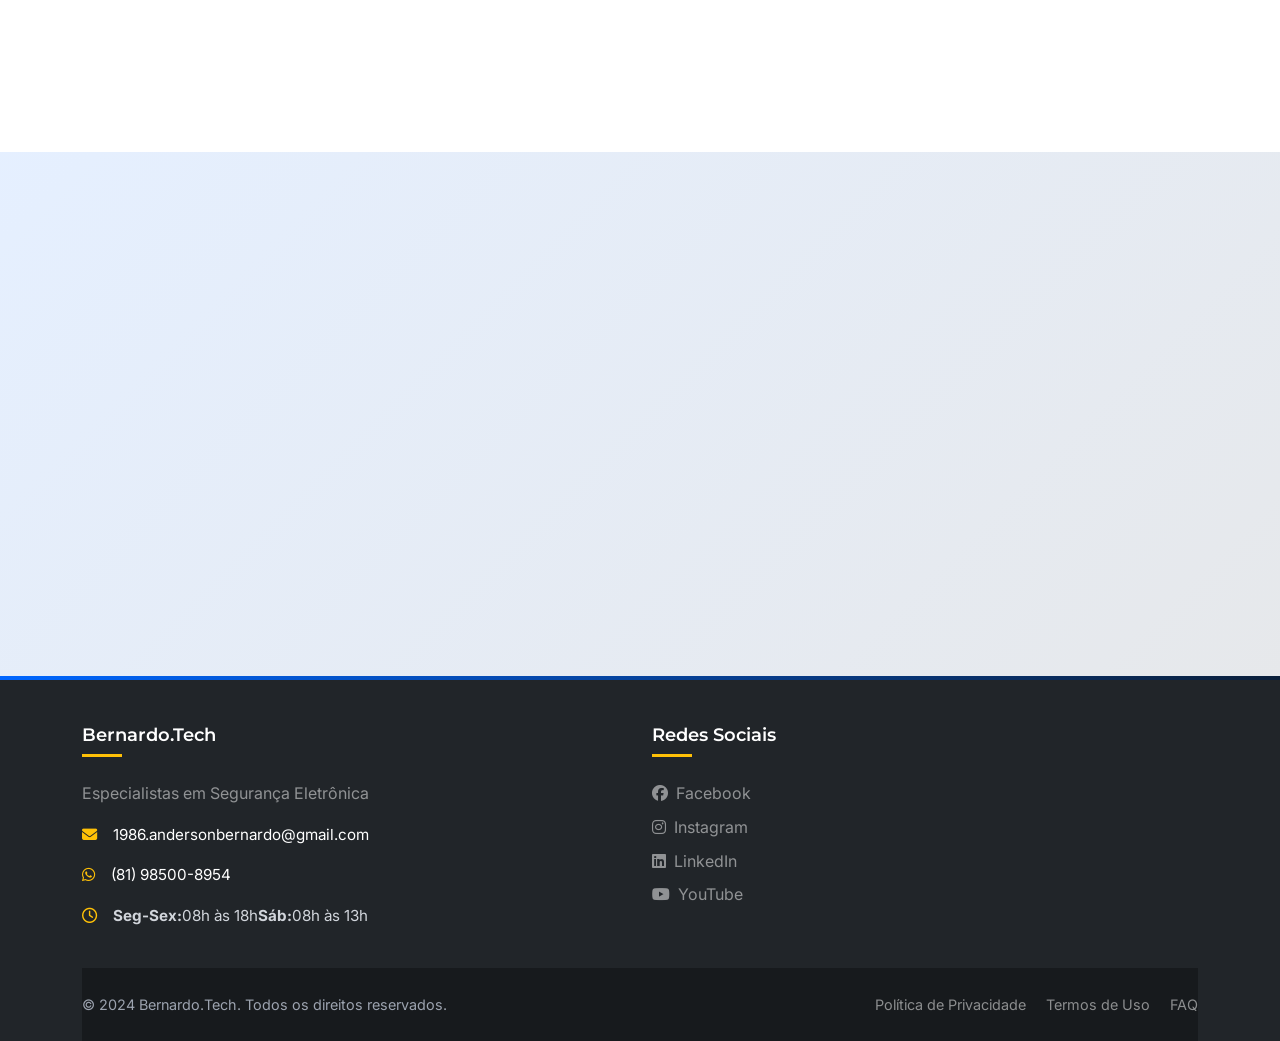
==== commit e2baa90a: "atualização do projeto" ====
--- a/index.html
+++ b/index.html
@@ -16,7 +16,7 @@
     <meta property="og:url" content="https://www.bernardotech.com.br/">
     <meta property="og:title" content="Bernardo.Tech - Especialistas em Segurança Eletrônica">
     <meta property="og:description" content="Instalação de câmeras IP, CFTV, DVR, NVR. Monitoramento remoto em Recife e região.">
-    <meta property="og:image" content="images/og-image.jpg">
+    <meta property="og:image" content="img/logo1.png">
     <meta property="og:locale" content="pt_BR">
     
     <!-- Twitter -->
@@ -24,7 +24,7 @@
     <meta property="twitter:url" content="https://www.bernardotech.com.br/">
     <meta property="twitter:title" content="Bernardo.Tech - Segurança Eletrônica">
     <meta property="twitter:description" content="Especialistas em CFTV e câmeras IP em Recife.">
-    <meta property="twitter:image" content="images/og-image.jpg">
+    <meta property="twitter:image" content="img/logo1.png">
     
     <!-- Schema.org para SEO Local -->
     <script type="application/ld+json">
@@ -132,10 +132,8 @@
     <nav class="navbar navbar-expand-lg navbar-dark sticky-top" id="mainNav">
         <div class="container">
             <a class="navbar-brand" href="#">
-                <a class="navbar-brand" href="#">
              <img src="img/logo1.png" alt="Bernardo.Tech" class="logo1">
-              </a>
-            
+            </a>
             <button class="navbar-toggler" type="button" data-bs-toggle="collapse" data-bs-target="#navbarNav" 
                     aria-controls="navbarNav" aria-expanded="false" aria-label="Toggle navigation">
                 <span class="navbar-toggler-icon"></span>
@@ -174,45 +172,16 @@
 
     <!-- Hero Section -->
     <section class="hero-section" id="home">
-        <div class="hero-bg">
-            <img src=
-                 alt="Sistema de segurança eletrônica" class="" loading="eager">
-            <div class="hero-overlay"></div>
+        <div class="hero-image-container">
+            <img src="img/about-technician.jpg" alt="Técnico em segurança eletrônica" class="hero-image">
         </div>
         
-        <div class="container hero-content">
-            <div class="row">
-                <div class="col-lg-8" data-aos="fade-up" data-aos-duration="1000">
-                    <h1 class="hero-title display-1 fw-bold mb-4">
-                        Tecnologia que <span class="text-warning">protege</span> o que é importante.
-                    </h1>
-                    <p class="hero-subtitle lead mb-5">
-                        Especialistas em segurança eletrônica. Instalação profissional de câmeras IP, 
-                        CFTV, DVR e NVR em Recife e região.
-                    </p>
-                    <div class="hero-buttons">
-                        <a href="https://wa.me/5581985008954?text=Olá! Gostaria de solicitar um orçamento para segurança eletrônica." class="btn btn-success btn-lg me-3 mb-3" target="_blank">
-                            <i class="fab fa-whatsapp me-2"></i>Solicitar Orçamento
-                        </a>
-                        <a href="tel:+5581985008954" class="btn btn-primary btn-lg me-3 mb-3">
-                            <i class="fas fa-phone-alt me-2"></i>Ligar Agora
-                        </a>
-                        <a href="#servicos" class="btn btn-outline-light btn-lg mb-3">
-                            <i class="fas fa-arrow-down me-2"></i>Nossos Serviços
-                        </a>
-                    </div>
-                </div>
-                <div class="col-lg-4 d-none d-lg-block" data-aos="fade-left" data-aos-delay="300" data-aos-duration="1000">
-                    <img src="img/about-technician.jpg" alt="Técnico em segurança eletrônica" class="img-fluid rounded-3 shadow-lg mb-3" loading="lazy">
-                
-                    </div>
-                </div>
-            </div>
-        </div>
-        
-        <div class="hero-scroll-indicator">
-            <a href="#servicos" class="scroll-down">
-                <i class="fas fa-chevron-down"></i>
+        <div class="hero-buttons-container">
+            <a href="https://wa.me/5581985008954?text=Olá! Gostaria de solicitar um orçamento para segurança eletrônica." class="btn btn-success btn-lg me-3 mb-3" target="_blank">
+                <i class="fab fa-whatsapp me-2"></i>Solicitar Orçamento
+            </a>
+            <a href="tel:+5581985008954" class="btn btn-primary btn-lg mb-3">
+                <i class="fas fa-phone-alt me-2"></i>Ligar Agora
             </a>
         </div>
     </section>
--- a/css/style.css
+++ b/css/style.css
@@ -110,1498 +110,6 @@
 
 ul {
     list-style: none;
-}
-
-/* ============================================
-   LOADING SCREEN
-   ============================================ */
-
-.loading-screen {
-    position: fixed;
-    top: 0;
-    left: 0;
-    width: 100%;
-    height: 100%;
-    background: var(--gradient-hero);
-    display: flex;
-    align-items: center;
-    justify-content: center;
-    z-index: 99999;
-    transition: opacity 0.6s ease, visibility 0.6s ease;
-}
-
-.loading-screen.hidden {
-    opacity: 0;
-    visibility: hidden;
-    pointer-events: none;
-}
-
-.loader {
-    text-align: center;
-}
-
-.loader-spinner {
-    width: 60px;
-    height: 60px;
-    border: 4px solid rgba(255, 255, 255, 0.3);
-    border-top-color: var(--accent-yellow);
-    border-radius: 50%;
-    animation: spin 1s linear infinite;
-    margin: 0 auto;
-}
-
-@keyframes spin {
-    to { transform: rotate(360deg); }
-}
-
-/* ============================================
-   GLASS CARD COMPONENT
-   ============================================ */
-
-.glass-card {
-    background: var(--glass-bg);
-    backdrop-filter: blur(10px);
-    -webkit-backdrop-filter: blur(10px);
-    border: 1px solid var(--glass-border);
-    border-radius: var(--radius-lg);
-    box-shadow: var(--shadow-md);
-    transition: all var(--transition-smooth);
-}
-
-/* ============================================
-   TOP BAR
-   ============================================ */
-
-.top-bar {
-    background: var(--primary-dark);
-    color: var(--white);
-    padding: 12px 0;
-    font-size: 0.875rem;
-    position: relative;
-    z-index: 1001;
-}
-.top-bar-info {
-    display: flex;
-    align-items: center;
-    gap: 30px;          /* Espaço entre os itens */
-    margin: 0;
-    padding: 0;
-    list-style: none;
-    flex-wrap: nowrap;  /* Mantém tudo na mesma linha */
-}
-
-.top-bar-info li {
-    white-space: nowrap;
-}
-
-.top-bar-info a {
-    color: #fff;
-    text-decoration: none;
-}
-
-.top-bar-info i {
-    margin-right: 6px;
-    color: #ffc107;
-}
-.top-bar a {
-    color: var(--white);
-}
-
-.top-bar a:hover {
-    color: var(--accent-yellow);
-}
-
-.top-bar-info li {
-    display: inline-flex;
-    align-items: center;
-}
-
-.top-bar-social li {
-    display: inline-block;
-}
-
-.top-bar-social a {
-    display: flex;
-    align-items: center;
-    justify-content: center;
-    width: 32px;
-    height: 32px;
-    background: rgba(255, 255, 255, 0.1);
-    border-radius: var(--radius-full);
-    transition: all var(--transition-base);
-}
-
-.top-bar-social a:hover {
-    background: var(--accent-yellow);
-    color: var(--primary-dark);
-    transform: translateY(-2px);
-}
-
-/* ============================================
-   NAVBAR
-   ============================================ */
-
-.navbar {
-    background: rgba(255, 255, 255, 0.98);
-    backdrop-filter: blur(10px);
-    -webkit-backdrop-filter: blur(10px);
-    box-shadow: var(--shadow-md);
-    padding: 16px 0;
-    transition: all var(--transition-base);
-    z-index: 1000;
-}
-
-.navbar.scrolled {
-    padding: 12px 0;
-    box-shadow: var(--shadow-lg);
-}
-
-.navbar-brand {
-    display: flex;
-    align-items: center;
-    font-weight: 700;
-    font-family: var(--font-heading);
-}
-
-.logo {
-    height: 60px; /* Altere para 50px, 70px ou 80px conforme desejar */
-    width: auto;
-    display: block;
-}
-
-.brand-text {
-    font-size: 1.5rem;
-    color: var(--primary-dark);
-}
-
-.navbar-dark .navbar-nav .nav-link {
-    color: var(--gray-800);
-    font-weight: 500;
-    padding: 8px 16px;
-    position: relative;
-    transition: all var(--transition-base);
-}
-
-.navbar-dark .navbar-nav .nav-link::after {
-    content: '';
-    position: absolute;
-    bottom: 0;
-    left: 50%;
-    width: 0;
-    height: 2px;
-    background: var(--primary-blue);
-    transition: all var(--transition-base);
-    transform: translateX(-50%);
-}
-
-.navbar-dark .navbar-nav .nav-link:hover::after,
-.navbar-dark .navbar-nav .nav-link.active::after {
-    width: 70%;
-}
-
-.navbar-dark .navbar-nav .nav-link:hover,
-.navbar-dark .navbar-nav .nav-link.active {
-    color: var(--primary-blue);
-}
-
-.dropdown-menu {
-    background: var(--white);
-    border: none;
-    border-radius: var(--radius-md);
-    box-shadow: var(--shadow-xl);
-    padding: 12px 0;
-    margin-top: 12px;
-}
-
-.dropdown-item {
-    padding: 10px 20px;
-    color: var(--gray-700);
-    transition: all var(--transition-fast);
-}
-
-.dropdown-item:hover {
-    background: var(--gray-50);
-    color: var(--primary-blue);
-    padding-left: 24px;
-}
-
-.navbar-toggler {
-    border: none;
-    padding: 8px;
-}
-
-.navbar-toggler:focus {
-    box-shadow: none;
-}
-
-.navbar-toggler-icon {
-    background-image: url("data:image/svg+xml,%3Csvg xmlns='http://www.w3.org/2000/svg' viewBox='0 0 30 30'%3E%3Cpath stroke='rgba(11, 31, 58, 0.9)' stroke-width='2' stroke-linecap='round' d='M4 7h22M4 15h22M4 23h22'/%3E%3C/svg%3E");
-}
-
-/* ============================================
-   HERO SECTION
-   ============================================ */
-
-.hero-section {
-    position: relative;
-    min-height: 100vh;
-    display: flex;
-    align-items: center;
-    overflow: hidden;
-}
-
-.hero-bg {
-    position: absolute;
-    top: 0;
-    left: 0;
-    width: 100%;
-    height: 100%;
-    z-index: -1;
-}
-
-.hero-bg-img {
-    width: 100%;
-    height: 100%;
-    object-fit: cover;
-    object-position: center;
-}
-
-.hero-overlay {
-    position: absolute;
-    top: 0;
-    left: 0;
-    width: 100%;
-    height: 100%;
-    background: linear-gradient(135deg, rgba(11, 31, 58, 0.92) 0%, rgba(0, 102, 255, 0.85) 100%);
-    /* Animação sutil do overlay */
-}
-
-.hero-content {
-    position: relative;
-    z-index: 2;
-    padding-top: 60px;
-    padding-bottom: 60px;
-}
-
-.hero-title {
-    font-family: var(--font-heading);
-    font-weight: 800;
-    color: var(--white);
-    font-size: clamp(2.5rem, 6vw, 5rem);
-    line-height: 1.1;
-    margin-bottom: 1.5rem;
-    text-shadow: 0 4px 20px rgba(0, 0, 0, 0.3);
-}
-
-.hero-subtitle {
-    font-size: clamp(1.1rem, 2vw, 1.3rem);
-    color: rgba(255, 255, 255, 0.9);
-    max-width: 700px;
-    text-shadow: 0 2px 10px rgba(0, 0, 0, 0.2);
-    margin-bottom: 2rem;
-}
-
-.hero-buttons {
-    display: flex;
-    flex-wrap: wrap;
-    gap: 12px;
-}
-
-.hero-buttons .btn {
-    padding: 14px 32px;
-    font-size: 1rem;
-    font-weight: 600;
-    border-radius: var(--radius-md);
-    transition: all var(--transition-smooth);
-    position: relative;
-    overflow: hidden;
-}
-
-.hero-buttons .btn::before {
-    content: '';
-    position: absolute;
-    top: 50%;
-    left: 50%;
-    width: 0;
-    height: 0;
-    border-radius: 50%;
-    background: rgba(255, 255, 255, 0.15);
-    transform: translate(-50%, -50%);
-    transition: width 0.6s, height 0.6s;
-}
-
-.hero-buttons .btn:hover::before {
-    width: 300px;
-    height: 300px;
-}
-
-.hero-stats-card {
-    padding: 32px;
-    background: rgba(255, 255, 255, 0.1);
-    backdrop-filter: blur(20px);
-    -webkit-backdrop-filter: blur(20px);
-    border: 1px solid rgba(255, 255, 255, 0.2);
-    border-radius: var(--radius-xl);
-}
-
-.hero-stats-card h3 {
-    color: var(--white);
-    font-family: var(--font-heading);
-    font-size: 1.5rem;
-    margin-bottom: 1.5rem;
-}
-
-.stat-item {
-    padding: 12px 0;
-    border-bottom: 1px solid rgba(255, 255, 255, 0.1);
-}
-
-.stat-item:last-child {
-    border-bottom: none;
-}
-
-.stat-number {
-    display: block;
-    font-size: 2rem;
-    font-weight: 700;
-    color: var(--accent-yellow);
-    font-family: var(--font-heading);
-}
-
-.stat-label {
-    display: block;
-    color: rgba(255, 255, 255, 0.8);
-    font-size: 0.9rem;
-}
-
-/* Indicador de Scroll */
-.hero-scroll-indicator {
-    position: absolute;
-    bottom: 40px;
-    left: 50%;
-    transform: translateX(-50%);
-    z-index: 2;
-    animation: bounce 2s infinite;
-}
-
-.scroll-down {
-    display: flex;
-    align-items: center;
-    justify-content: center;
-    width: 50px;
-    height: 50px;
-    background: rgba(255, 255, 255, 0.15);
-    backdrop-filter: blur(10px);
-    border: 2px solid var(--white);
-    border-radius: var(--radius-full);
-    color: var(--white);
-    font-size: 1.2rem;
-    transition: all var(--transition-base);
-}
-
-.scroll-down:hover {
-    background: var(--accent-yellow);
-    border-color: var(--accent-yellow);
-    color: var(--primary-dark);
-    transform: translateY(-5px);
-}
-
-@keyframes bounce {
-    0%, 20%, 50%, 80%, 100% {
-        transform: translateX(-50%) translateY(0);
-    }
-    40% {
-        transform: translateX(-50%) translateY(-15px);
-    }
-    60% {
-        transform: translateX(-50%) translateY(-7px);
-    }
-}
-
-/* ============================================
-   SECTIONS (Main Container & Headers)
-   ============================================ */
-
-section {
-    position: relative;
-    overflow: hidden;
-}
-
-.section-header {
-    margin-bottom: 3rem;
-}
-
-.section-title {
-    font-family: var(--font-heading);
-    font-size: clamp(2rem, 4vw, 2.75rem);
-    font-weight: 700;
-    color: var(--primary-dark);
-    margin-bottom: 1rem;
-    position: relative;
-    display: inline-block;
-}
-
-.section-title::after {
-    content: '';
-    position: absolute;
-    bottom: -8px;
-    left: 50%;
-    transform: translateX(-50%);
-    width: 60px;
-    height: 4px;
-    background: var(--primary-blue);
-    border-radius: 2px;
-}
-
-.section-subtitle {
-    font-size: 1.1rem;
-    color: var(--gray-600);
-    max-width: 600px;
-    margin: 0 auto;
-}
-
-/* ============================================
-   CATEGORIES SECTION (Removida)
-   ============================================ */
-
-/* Seção removida - focar apenas em segurança eletrônica */
-
-/* ============================================
-   PRODUCTS SECTION (Removida)
-   ============================================ */
-
-/* Seção removida - focar apenas em segurança eletrônica */
-
-/* ============================================
-   SERVICES SECTION
-   ============================================ */
-
-.services-section {
-    background: var(--white);
-    padding: var(--section-padding) 0;
-}
-
-.service-card {
-    padding: 36px 24px;
-    background: var(--white);
-    border: 2px solid var(--gray-100);
-    border-radius: var(--radius-lg);
-    transition: all var(--transition-smooth);
-    height: 100%;
-    position: relative;
-    overflow: hidden;
-}
-
-.service-card::before {
-    content: '';
-    position: absolute;
-    top: 0;
-    left: 0;
-    width: 100%;
-    height: 4px;
-    background: var(--gradient-primary);
-    transform: scaleX(0);
-    transform-origin: left;
-    transition: transform var(--transition-smooth);
-}
-
-.service-card:hover {
-    transform: translateY(-8px);
-    box-shadow: var(--shadow-2xl);
-    border-color: transparent;
-}
-
-.service-card:hover::before {
-    transform: scaleX(1);
-}
-
-.service-icon {
-    display: inline-flex;
-    align-items: center;
-    justify-content: center;
-    width: 80px;
-    height: 80px;
-    margin: 0 auto 20px;
-    background: var(--gradient-primary);
-    border-radius: var(--radius-lg);
-    color: var(--white);
-    font-size: 2.5rem;
-    box-shadow: var(--shadow-lg);
-    transition: all var(--transition-smooth);
-}
-
-.service-card:hover .service-icon {
-    transform: scale(1.1) rotate(5deg);
-    box-shadow: var(--shadow-2xl);
-}
-
-.service-card h4 {
-    font-family: var(--font-heading);
-    font-size: 1.25rem;
-    font-weight: 600;
-    color: var(--primary-dark);
-    margin-bottom: 12px;
-}
-
-.service-card p {
-    color: var(--gray-600);
-    margin-bottom: 0;
-}
-
-/* ============================================
-   DIFFERENTIALS SECTION
-   ============================================ */
-
-.differentials-section {
-    background: var(--gradient-primary);
-    padding: var(--section-padding) 0;
-    position: relative;
-    overflow: hidden;
-}
-
-.differentials-section::before {
-    content: '';
-    position: absolute;
-    top: -50%;
-    right: -10%;
-    width: 500px;
-    height: 500px;
-    background: radial-gradient(circle, rgba(255, 193, 7, 0.15) 0%, transparent 70%);
-    border-radius: 50%;
-    animation: pulse 8s ease-in-out infinite;
-}
-
-@keyframes pulse {
-    0%, 100% {
-        transform: scale(1);
-        opacity: 0.5;
-    }
-    50% {
-        transform: scale(1.2);
-        opacity: 0.8;
-    }
-}
-
-.differential-item {
-    padding: 24px;
-    background: rgba(255, 255, 255, 0.05);
-    backdrop-filter: blur(10px);
-    border: 1px solid rgba(255, 255, 255, 0.1);
-    border-radius: var(--radius-lg);
-    transition: all var(--transition-smooth);
-    height: 100%;
-}
-
-.differential-item:hover {
-    background: rgba(255, 255, 255, 0.1);
-    transform: translateY(-8px);
-    box-shadow: var(--shadow-2xl);
-}
-
-.differential-icon {
-    display: inline-flex;
-    align-items: center;
-    justify-content: center;
-    width: 60px;
-    height: 60px;
-    margin: 0 auto 16px;
-    background: var(--accent-yellow);
-    color: var(--primary-dark);
-    border-radius: var(--radius-full);
-    font-size: 1.8rem;
-    transition: all var(--transition-smooth);
-}
-
-.differential-item:hover .differential-icon {
-    transform: scale(1.15) rotate(10deg);
-    box-shadow: 0 10px 25px rgba(0, 0, 0, 0.3);
-}
-
-.differential-item h5 {
-    color: var(--white);
-    font-family: var(--font-heading);
-    font-size: 1.1rem;
-    font-weight: 600;
-    margin-bottom: 0;
-}
-
-/* ============================================
-   HOW IT WORKS SECTION
-   ============================================ */
-
-.how-it-works-section {
-    background: var(--white);
-    padding: var(--section-padding) 0;
-}
-
-.step-card {
-    padding: 24px 16px;
-    background: var(--white);
-    border: 2px solid var(--gray-100);
-    border-radius: var(--radius-lg);
-    transition: all var(--transition-smooth);
-    height: 100%;
-    position: relative;
-}
-
-.step-card:hover {
-    transform: translateY(-10px);
-    box-shadow: var(--shadow-2xl);
-    border-color: var(--primary-blue);
-}
-
-.step-number {
-    display: inline-flex;
-    align-items: center;
-    justify-content: center;
-    width: 40px;
-    height: 40px;
-    background: var(--gradient-primary);
-    color: var(--white);
-    font-weight: 700;
-    font-size: 1.2rem;
-    border-radius: var(--radius-full);
-    margin-bottom: 16px;
-    box-shadow: var(--shadow-md);
-}
-
-.step-icon {
-    display: inline-flex;
-    align-items: center;
-    justify-content: center;
-    width: 70px;
-    height: 70px;
-    margin: 0 auto 16px;
-    background: var(--gray-50);
-    color: var(--primary-blue);
-    border-radius: var(--radius-lg);
-    font-size: 2rem;
-    transition: all var(--transition-smooth);
-}
-
-.step-card:hover .step-icon {
-    background: var(--gradient-primary);
-    color: var(--white);
-    transform: scale(1.1);
-}
-
-.step-card h5 {
-    font-family: var(--font-heading);
-    font-size: 1.1rem;
-    font-weight: 600;
-    color: var(--primary-dark);
-    margin-bottom: 8px;
-}
-
-.step-card p {
-    font-size: 0.9rem;
-    color: var(--gray-600);
-    margin-bottom: 0;
-}
-
-/* ============================================
-   CLIENTS SECTION
-   ============================================ */
-
-.clients-section {
-    background: var(--gray-50);
-    padding: var(--section-padding) 0;
-}
-
-.client-card {
-    background: var(--white);
-    border: 2px solid var(--gray-100);
-    border-radius: var(--radius-lg);
-    transition: all var(--transition-smooth);
-    height: 100%;
-    cursor: pointer;
-}
-
-.client-card:hover {
-    transform: translateY(-8px);
-    box-shadow: var(--shadow-2xl);
-    border-color: var(--primary-blue);
-}
-
-.client-icon {
-    color: var(--primary-blue);
-    transition: all var(--transition-smooth);
-}
-
-.client-card:hover .client-icon {
-    color: var(--accent-yellow);
-    transform: scale(1.2);
-}
-
-.client-info h5 {
-    font-family: var(--font-heading);
-    font-size: 1.1rem;
-    font-weight: 600;
-    color: var(--primary-dark);
-    margin-bottom: 0;
-}
-
-/* ============================================
-   TESTIMONIALS SECTION
-   ============================================ */
-
-.testimonials-section {
-    background: var(--white);
-    padding: var(--section-padding) 0;
-}
-
-.testimonial-card {
-    padding: 32px;
-    height: 100%;
-    transition: all var(--transition-smooth);
-}
-
-.testimonial-card:hover {
-    transform: translateY(-5px);
-    box-shadow: var(--shadow-2xl);
-}
-
-.testimonial-avatar {
-    width: 60px;
-    height: 60px;
-    object-fit: cover;
-    border: 3px solid var(--primary-blue);
-}
-
-.testimonial-name {
-    font-family: var(--font-heading);
-    font-weight: 600;
-    color: var(--primary-dark);
-    font-size: 1.05rem;
-}
-
-.testimonial-location {
-    color: var(--gray-500);
-    font-size: 0.85rem;
-}
-
-.testimonial-rating {
-    color: var(--accent-yellow);
-    font-size: 1rem;
-}
-
-.testimonial-text {
-    color: var(--gray-700);
-    font-style: italic;
-    line-height: 1.7;
-    margin-bottom: 0;
-    position: relative;
-    padding-left: 20px;
-    border-left: 3px solid var(--primary-blue);
-}
-
-.testimonials-swiper {
-    padding: 20px;
-}
-
-.swiper-pagination-bullet {
-    width: 12px;
-    height: 12px;
-    background: var(--primary-blue);
-    opacity: 0.3;
-    transition: all var(--transition-base);
-}
-
-.swiper-pagination-bullet-active {
-    opacity: 1;
-    background: var(--primary-blue);
-    width: 24px;
-    border-radius: 6px;
-}
-
-/* ============================================
-   STATS SECTION
-   ============================================ */
-
-.stats-section {
-    background: var(--gradient-primary);
-    padding: var(--section-padding) 0;
-    position: relative;
-    overflow: hidden;
-}
-
-.stats-section::before {
-    content: '';
-    position: absolute;
-    top: -50%;
-    left: -10%;
-    width: 500px;
-    height: 500px;
-    background: radial-gradient(circle, rgba(255, 193, 7, 0.15) 0%, transparent 70%);
-    border-radius: 50%;
-    animation: pulse 8s ease-in-out infinite reverse;
-}
-
-.stat-card {
-    padding: 32px 24px;
-    background: rgba(255, 255, 255, 0.08);
-    backdrop-filter: blur(10px);
-    border: 1px solid rgba(255, 255, 255, 0.2);
-    border-radius: var(--radius-lg);
-    transition: all var(--transition-smooth);
-}
-
-.stat-card:hover {
-    background: rgba(255, 255, 255, 0.15);
-    transform: translateY(-8px);
-    box-shadow: var(--shadow-2xl);
-}
-
-.stat-number-display {
-    color: var(--accent-yellow);
-    font-size: clamp(2.5rem, 5vw, 3.5rem);
-    text-shadow: 0 4px 20px rgba(0, 0, 0, 0.3);
-    animation: countUp 2s ease-out;
-}
-
-@keyframes countUp {
-    from {
-        opacity: 0;
-        transform: translateY(20px);
-    }
-    to {
-        opacity: 1;
-        transform: translateY(0);
-    }
-}
-
-.stat-label {
-    color: rgba(255, 255, 255, 0.9);
-    font-size: 1rem;
-    font-weight: 500;
-}
-
-/* ============================================
-   FAQ SECTION
-   ============================================ */
-
-.faq-section {
-    background: var(--white);
-    padding: var(--section-padding) 0;
-}
-
-.accordion {
-    border-radius: var(--radius-lg);
-    overflow: hidden;
-}
-
-.accordion-item {
-    background: var(--white);
-    border: 2px solid var(--gray-100);
-    margin-bottom: 12px;
-    border-radius: var(--radius-md) !important;
-    overflow: hidden;
-    transition: all var(--transition-base);
-}
-
-.accordion-item:hover {
-    border-color: var(--primary-blue);
-    box-shadow: var(--shadow-md);
-}
-
-.accordion-button {
-    background: var(--white);
-    color: var(--primary-dark);
-    font-weight: 600;
-    font-size: 1rem;
-    padding: 20px 24px;
-    transition: all var(--transition-base);
-    font-family: var(--font-secondary);
-}
-
-.accordion-button:not(.collapsed) {
-    background: var(--primary-dark);
-    color: var(--white);
-    box-shadow: none;
-}
-
-.accordion-button:focus {
-    box-shadow: none;
-    border-color: var(--primary-blue);
-}
-
-.accordion-button::after {
-    background-image: url("data:image/svg+xml,%3Csvg xmlns='http://www.w3.org/2000/svg' viewBox='0 0 16 16' fill='%230066FF'%3E%3Cpath fill-rule='evenodd' d='M1.646 4.646a.5.5 0 0 1 .708 0L8 10.293l5.646-5.647a.5.5 0 0 1 .708.708l-6 6a.5.5 0 0 1-.708 0l-6-6a.5.5 0 0 1 0-.708z'/%3E%3C/svg%3E");
-    transition: transform var(--transition-base);
-}
-
-.accordion-button:not(.collapsed)::after {
-    background-image: url("data:image/svg+xml,%3Csvg xmlns='http://www.w3.org/2000/svg' viewBox='0 0 16 16' fill='%23FFC107'%3E%3Cpath fill-rule='evenodd' d='M1.646 4.646a.5.5 0 0 1 .708 0L8 10.293l5.646-5.647a.5.5 0 0 1 .708.708l-6 6a.5.5 0 0 1-.708 0l-6-6a.5.5 0 0 1 0-.708z'/%3E%3C/svg%3E");
-    transform: rotate(-180deg);
-}
-
-.accordion-body {
-    padding: 20px 24px;
-    color: var(--gray-700);
-    background: var(--gray-50);
-    line-height: 1.7;
-}
-
-/* ============================================
-   BLOG SECTION (Removida)
-   ============================================ */
-
-/* Seção removida - focar apenas em segurança eletrônica */
-
-/* ============================================
-   CTA SECTION
-   ============================================ */
-
-.cta-section {
-    background: linear-gradient(135deg, rgba(0, 102, 255, 0.1) 0%, rgba(11, 31, 58, 0.1) 100%);
-    padding: var(--section-padding) 0;
-    position: relative;
-}
-
-.cta-section::before {
-    content: '';
-    position: absolute;
-    top: 0;
-    left: 0;
-    width: 100%;
-    height: 100%;
-    background: url('https://images.unsplash.com/photo-1557597774-9d273605dfa9?w=1920&q=80') center/cover;
-    opacity: 0.05;
-    z-index: 0;
-}
-
-.cta-section .container {
-    position: relative;
-    z-index: 1;
-}
-
-.cta-card {
-    padding: 60px 40px;
-    text-align: center;
-    background: rgba(255, 255, 255, 0.95);
-    backdrop-filter: blur(20px);
-    border: 2px solid var(--primary-blue);
-    border-radius: var(--radius-xl);
-    box-shadow: var(--shadow-2xl);
-}
-
-.cta-title {
-    font-family: var(--font-heading);
-    font-weight: 800;
-    color: var(--primary-dark);
-    font-size: clamp(2rem, 5vw, 3.5rem);
-    margin-bottom: 1.5rem;
-}
-
-.cta-text {
-    color: var(--gray-700);
-    max-width: 700px;
-    margin: 0 auto 2.5rem;
-    font-size: clamp(1rem, 2vw, 1.2rem);
-}
-
-.cta-card .btn {
-    padding: 16px 36px;
-    font-size: 1.1rem;
-    font-weight: 600;
-    border-radius: var(--radius-md);
-    transition: all var(--transition-smooth);
-    box-shadow: var(--shadow-lg);
-}
-
-.cta-card .btn:hover {
-    transform: translateY(-4px);
-    box-shadow: var(--shadow-2xl);
-}
-
-.cta-card .btn-success {
-    background: #25D366;
-    border-color: #25D366;
-}
-
-.cta-card .btn-success:hover {
-    background: #128C7E;
-    border-color: #128C7E;
-}
-
-/* ============================================
-   FOOTER
-   ============================================ */
-
-.footer-section {
-    background: var(--gray-900);
-    color: var(--white);
-    padding: 4rem 0 0;
-    position: relative;
-    overflow: hidden;
-}
-
-.footer-section::before {
-    content: '';
-    position: absolute;
-    top: 0;
-    left: 0;
-    width: 100%;
-    height: 4px;
-    background: var(--gradient-primary);
-}
-
-.footer-title {
-    font-family: var(--font-heading);
-    font-size: 1.1rem;
-    font-weight: 600;
-    color: var(--white);
-    margin-bottom: 1.5rem;
-    position: relative;
-    padding-bottom: 12px;
-}
-
-.footer-title::after {
-    content: '';
-    position: absolute;
-    bottom: 0;
-    left: 0;
-    width: 40px;
-    height: 3px;
-    background: var(--accent-yellow);
-}
-
-.footer-contact li {
-    display: flex;
-    align-items: flex-start;
-    color: var(--gray-300);
-    margin-bottom: 16px;
-    font-size: 0.95rem;
-    line-height: 1.6;
-}
-
-.footer-contact i {
-    margin-top: 4px;
-}
-
-.footer-contact a {
-    color: var(--gray-300);
-}
-
-.footer-contact a:hover {
-    color: var(--accent-yellow);
-}
-
-.footer-links li {
-    margin-bottom: 10px;
-}
-
-.footer-links a {
-    color: var(--gray-400);
-    font-size: 0.95rem;
-    transition: all var(--transition-base);
-    position: relative;
-}
-
-.footer-links a::before {
-    content: '›';
-    position: absolute;
-    left: -16px;
-    opacity: 0;
-    transition: all var(--transition-base);
-    color: var(--accent-yellow);
-}
-
-.footer-links a:hover {
-    color: var(--white);
-    padding-left: 16px;
-}
-
-.footer-links a:hover::before {
-    opacity: 1;
-    left: 0;
-}
-
-.map-container {
-    border-radius: var(--radius-md);
-    overflow: hidden;
-    box-shadow: var(--shadow-lg);
-}
-
-.footer-bottom {
-    margin-top: 3rem;
-    padding-top: 1.5rem;
-    padding-bottom: 1.5rem;
-    background: rgba(0, 0, 0, 0.3);
-}
-
-.footer-bottom p,
-.footer-bottom a {
-    color: var(--gray-400);
-    font-size: 0.9rem;
-}
-
-.footer-bottom a:hover {
-    color: var(--accent-yellow);
-}
-
-/* ============================================
-   WHATSAPP FLOATING BUTTON
-   ============================================ */
-
-.whatsapp-float {
-    position: fixed;
-    bottom: 30px;
-    right: 30px;
-    width: 60px;
-    height: 60px;
-    background: #25D366;
-    color: var(--white);
-    border-radius: var(--radius-full);
-    font-size: 2rem;
-    display: flex;
-    align-items: center;
-    justify-content: center;
-    cursor: pointer;
-    z-index: 1000;
-    box-shadow: 0 4px 20px rgba(37, 211, 102, 0.4);
-    transition: all var(--transition-smooth);
-    animation: pulse-whatsapp 2s infinite;
-}
-
-.whatsapp-float:hover {
-    background: #128C7E;
-    transform: scale(1.1);
-    box-shadow: 0 6px 30px rgba(37, 211, 102, 0.6);
-    animation: none;
-}
-
-@keyframes pulse-whatsapp {
-    0%, 100% {
-        box-shadow: 0 4px 20px rgba(37, 211, 102, 0.4);
-    }
-    50% {
-        box-shadow: 0 4px 30px rgba(37, 211, 102, 0.8);
-    }
-}
-
-/* ============================================
-   ABOUT SECTION
-   ============================================ */
-
-.about-section {
-    background: var(--white);
-    padding: var(--section-padding) 0;
-}
-
-.about-image-wrapper {
-    position: relative;
-    overflow: hidden;
-    border-radius: var(--radius-xl);
-    box-shadow: var(--shadow-2xl);
-}
-
-.about-image {
-    transition: transform var(--transition-slow);
-}
-
-.about-image:hover {
-    transform: scale(1.05);
-}
-
-.about-text {
-    color: var(--gray-700);
-    font-size: 1.05rem;
-    line-height: 1.8;
-}
-
-.about-list {
-    margin: 1.5rem 0;
-}
-
-.about-list li {
-    padding: 8px 0;
-    color: var(--gray-700);
-}
-
-.about-list i {
-    font-size: 1.2rem;
-}
-
-/* ============================================
-   GALLERY SECTION
-   ============================================ */
-
-.gallery-section {
-    background: var(--gray-50);
-    padding: var(--section-padding) 0;
-}
-
-.gallery-item {
-    position: relative;
-    overflow: hidden;
-    border-radius: var(--radius-lg);
-    box-shadow: var(--shadow-md);
-    transition: all var(--transition-smooth);
-    cursor: pointer;
-}
-
-.gallery-item:hover {
-    transform: translateY(-10px);
-    box-shadow: var(--shadow-2xl);
-}
-
-.gallery-image {
-    transition: transform var(--transition-slow);
-    width: 100%;
-    height: 250px;
-    object-fit: cover;
-}
-
-.gallery-item:hover .gallery-image {
-    transform: scale(1.1);
-}
-
-/* ============================================
-   SOLUTIONS SECTION
-   ============================================ */
-
-.solutions-section {
-    background: var(--white);
-    padding: var(--section-padding) 0;
-}
-
-.solution-card {
-    background: var(--white);
-    border: 2px solid var(--gray-100);
-    border-radius: var(--radius-lg);
-    overflow: hidden;
-    transition: all var(--transition-smooth);
-    height: 100%;
-    display: flex;
-    flex-direction: column;
-}
-
-.solution-card:hover {
-    transform: translateY(-10px);
-    box-shadow: var(--shadow-2xl);
-    border-color: transparent;
-}
-
-.solution-image-wrapper {
-    position: relative;
-    overflow: hidden;
-    height: 200px;
-}
-
-.solution-image {
-    width: 100%;
-    height: 100%;
-    object-fit: cover;
-    transition: transform var(--transition-slow);
-}
-
-.solution-card:hover .solution-image {
-    transform: scale(1.1);
-}
-
-.solution-body {
-    padding: 24px;
-    flex: 1;
-    display: flex;
-    flex-direction: column;
-}
-
-.solution-icon {
-    display: inline-flex;
-    align-items: center;
-    justify-content: center;
-    width: 60px;
-    height: 60px;
-    background: var(--gradient-primary);
-    color: var(--white);
-    border-radius: var(--radius-lg);
-    font-size: 2rem;
-    margin-bottom: 16px;
-    box-shadow: var(--shadow-lg);
-    transition: all var(--transition-smooth);
-}
-
-.solution-card:hover .solution-icon {
-    transform: scale(1.1) rotate(5deg);
-}
-
-.solution-body h4 {
-    font-family: var(--font-heading);
-    font-size: 1.3rem;
-    font-weight: 600;
-    color: var(--primary-dark);
-    margin-bottom: 16px;
-}
-
-.solution-list {
-    list-style: none;
-    padding: 0;
-    margin: 0;
-}
-
-.solution-list li {
-    padding: 8px 0;
-    color: var(--gray-700);
-    position: relative;
-    padding-left: 20px;
-    border-bottom: 1px solid var(--gray-100);
-}
-
-.solution-list li:last-child {
-    border-bottom: none;
-}
-
-.solution-list li::before {
-    content: '✓';
-    position: absolute;
-    left: 0;
-    color: var(--primary-blue);
-    font-weight: bold;
-}
-
-/* ============================================
-   TECH DIFFERENTIALS SECTION
-   ============================================ */
-
-.tech-differentials-section {
-    background: var(--gradient-primary);
-    padding: var(--section-padding) 0;
-    position: relative;
-    overflow: hidden;
-}
-
-.tech-differentials-section::before {
-    content: '';
-    position: absolute;
-    top: -50%;
-    right: -10%;
-    width: 500px;
-    height: 500px;
-    background: radial-gradient(circle, rgba(255, 193, 7, 0.15) 0%, transparent 70%);
-    border-radius: 50%;
-    animation: pulse 8s ease-in-out infinite;
-}
-
-.tech-differentials-section .differential-item {
-    padding: 24px;
-    background: rgba(255, 255, 255, 0.05);
-    backdrop-filter: blur(10px);
-    border: 1px solid rgba(255, 255, 255, 0.1);
-    border-radius: var(--radius-lg);
-    transition: all var(--transition-smooth);
-    height: 100%;
-}
-
-.tech-differentials-section .differential-item:hover {
-    background: rgba(255, 255, 255, 0.1);
-    transform: translateY(-8px);
-    box-shadow: var(--shadow-2xl);
-}
-
-.tech-differentials-section .differential-icon {
-    display: inline-flex;
-    align-items: center;
-    justify-content: center;
-    width: 60px;
-    height: 60px;
-    margin: 0 auto 16px;
-    background: var(--accent-yellow);
-    color: var(--primary-dark);
-    border-radius: var(--radius-full);
-    font-size: 1.8rem;
-    transition: all var(--transition-smooth);
-}
-
-.tech-differentials-section .differential-item:hover .differential-icon {
-    transform: scale(1.15) rotate(10deg);
-    box-shadow: 0 10px 25px rgba(0, 0, 0, 0.3);
-}
-
-.tech-differentials-section .differential-item h6 {
-    color: var(--white);
-    font-family: var(--font-heading);
-    font-size: 1rem;
-    font-weight: 600;
-    margin-bottom: 0;
-}
-
-/* ============================================
-   BRANDS SECTION
-   ============================================ */
-
-.brands-section {
-    background: var(--white);
-    padding: var(--section-padding) 0;
-}
-
-.brand-card {
-    padding: 24px 16px;
-    background: var(--white);
-    border: 2px solid var(--gray-100);
-    border-radius: var(--radius-lg);
-    transition: all var(--transition-smooth);
-    height: 100%;
-}
-
-.brand-card:hover {
-    transform: translateY(-8px);
-    box-shadow: var(--shadow-2xl);
-    border-color: var(--primary-blue);
-}
-
-.brand-card i {
-    transition: all var(--transition-smooth);
-}
-
-.brand-card:hover i {
-    transform: scale(1.2);
-}
-
-.brand-card h6 {
-    font-family: var(--font-heading);
-    font-weight: 600;
-    color: var(--primary-dark);
-    margin-bottom: 0;
-}
-
-/* ============================================
-   BACK TO TOP BUTTON
-   ============================================ */
-
-.back-to-top {
-    position: fixed;
-    bottom: 100px;
-    right: 30px;
-    width: 50px;
-    height: 50px;
-    background: var(--gradient-primary);
-    color: var(--white);
-    border: none;
-    border-radius: var(--radius-full);
-    font-size: 1.2rem;
-    display: flex;
-    align-items: center;
-    justify-content: center;
-    cursor: pointer;
-    opacity: 0;
-    visibility: hidden;
-    transform: translateY(20px);
-    transition: all var(--transition-base);
-    z-index: 999;
-    box-shadow: var(--shadow-lg);
-}
-
-.back-to-top.visible {
-    opacity: 1;
-    visibility: visible;
-    transform: translateY(0);
-}
-
-.back-to-top:hover {
-    background: var(--primary-blue);
-    transform: translateY(-5px);
-    box-shadow: var(--shadow-2xl);
 }
 
 /* ============================================
@@ -1643,6 +151,1325 @@
     box-shadow: var(--shadow-2xl);
 }
 
+.top-bar-info li {
+    white-space: nowrap;
+}
+
+.top-bar-info a {
+    color: #fff;
+    text-decoration: none;
+}
+
+.top-bar-info i {
+    margin-right: 6px;
+    color: #ffc107;
+}
+.top-bar a {
+    color: var(--white);
+}
+
+.top-bar a:hover {
+    color: var(--accent-yellow);
+}
+
+.top-bar-info li {
+    display: inline-flex;
+    align-items: center;
+}
+
+.top-bar-social li {
+    display: inline-block;
+}
+
+.top-bar-social a {
+    display: flex;
+    align-items: center;
+    justify-content: center;
+    width: 32px;
+    height: 32px;
+    background: rgba(255, 255, 255, 0.1);
+    border-radius: var(--radius-full);
+    transition: all var(--transition-base);
+}
+
+.top-bar-social a:hover {
+    background: var(--accent-yellow);
+    color: var(--primary-dark);
+    transform: translateY(-2px);
+}
+
+/* ============================================
+   NAVBAR
+   ============================================ */
+
+.navbar {
+    background: rgba(255, 255, 255, 0.98);
+    backdrop-filter: blur(10px);
+    -webkit-backdrop-filter: blur(10px);
+    box-shadow: var(--shadow-md);
+    padding: 16px 0;
+    transition: all var(--transition-base);
+    z-index: 1000;
+}
+
+.navbar.scrolled {
+    padding: 12px 0;
+    box-shadow: var(--shadow-lg);
+}
+
+.navbar-brand {
+    display: flex;
+    align-items: center;
+    font-weight: 700;
+    font-family: var(--font-heading);
+}
+
+.logo {
+    height: 60px; /* Altere para 50px, 70px ou 80px conforme desejar */
+    width: auto;
+    display: block;
+}
+
+.brand-text {
+    font-size: 1.5rem;
+    color: var(--primary-dark);
+}
+
+.navbar-dark .navbar-nav .nav-link {
+    color: var(--gray-800);
+    font-weight: 500;
+    padding: 8px 16px;
+    position: relative;
+    transition: all var(--transition-base);
+}
+
+.navbar-dark .navbar-nav .nav-link::after {
+    content: '';
+    position: absolute;
+    bottom: 0;
+    left: 50%;
+    width: 0;
+    height: 2px;
+    background: var(--primary-blue);
+    transition: all var(--transition-base);
+    transform: translateX(-50%);
+}
+
+.navbar-dark .navbar-nav .nav-link:hover::after,
+.navbar-dark .navbar-nav .nav-link.active::after {
+    width: 70%;
+}
+
+.navbar-dark .navbar-nav .nav-link:hover,
+.navbar-dark .navbar-nav .nav-link.active {
+    color: var(--primary-blue);
+}
+
+.dropdown-menu {
+    background: var(--white);
+    border: none;
+    border-radius: var(--radius-md);
+    box-shadow: var(--shadow-xl);
+    padding: 12px 0;
+    margin-top: 12px;
+}
+
+.dropdown-item {
+    padding: 10px 20px;
+    color: var(--gray-700);
+    transition: all var(--transition-fast);
+}
+
+.dropdown-item:hover {
+    background: var(--gray-50);
+    color: var(--primary-blue);
+    padding-left: 24px;
+}
+
+.navbar-toggler {
+    border: none;
+    padding: 8px;
+}
+
+.navbar-toggler:focus {
+    box-shadow: none;
+}
+
+.navbar-toggler-icon {
+    background-image: url("data:image/svg+xml,%3Csvg xmlns='http://www.w3.org/2000/svg' viewBox='0 0 30 30'%3E%3Cpath stroke='rgba(11, 31, 58, 0.9)' stroke-width='2' stroke-linecap='round' d='M4 7h22M4 15h22M4 23h22'/%3E%3C/svg%3E");
+}
+
+/* ============================================
+   HERO SECTION - MINIMALISTA COM IMAGEM COMPLETA
+   ============================================ */
+
+.hero-section {
+    position: relative;
+    height: 100vh;
+    width: 100%;
+    display: flex;
+    align-items: center;
+    justify-content: center;
+    background-color: var(--gray-900);
+    overflow: hidden;
+}
+
+.hero-image-container {
+    position: absolute;
+    top: 10;
+    left: 10;
+    width: 100%;
+    height: 100%;
+    display: flex;
+    align-items: center;
+    justify-content: center;
+    background-color: var(--gray-900);
+}
+
+.hero-image {
+    max-width: 100%;
+    max-height: 100%;
+    width: auto;
+    height: auto;
+    object-fit: contain;
+    object-position: center;
+    display: block;
+}
+
+.hero-buttons-container {
+    position: absolute;
+    bottom: 60px;
+    left: 50%;
+    transform: translateX(-50%);
+    z-index: 10;
+    display: flex;
+    flex-wrap: wrap;
+    justify-content: center;
+    gap: 12px;
+    width: 90%;
+    max-width: 600px;
+}
+
+.hero-buttons-container .btn {
+    padding: 14px 32px;
+    font-size: 1rem;
+    font-weight: 600;
+    border-radius: var(--radius-md);
+    transition: all var(--transition-smooth);
+    position: relative;
+    overflow: hidden;
+    box-shadow: var(--shadow-lg);
+}
+
+.hero-buttons-container .btn::before {
+    content: '';
+    position: absolute;
+    top: 50%;
+    left: 50%;
+    width: 0;
+    height: 0;
+    border-radius: 50%;
+    background: rgba(255, 255, 255, 0.15);
+    transform: translate(-50%, -50%);
+    transition: width 0.6s, height 0.6s;
+}
+
+.hero-buttons-container .btn:hover::before {
+    width: 300px;
+    height: 300px;
+}
+
+.hero-buttons-container .btn:hover {
+    transform: translateY(-3px);
+    box-shadow: var(--shadow-2xl);
+}
+
+/* ============================================
+   SECTIONS (Main Container & Headers)
+   ============================================ */
+
+section {
+    position: relative;
+    overflow: hidden;
+}
+
+.section-header {
+    margin-bottom: 3rem;
+}
+
+.section-title {
+    font-family: var(--font-heading);
+    font-size: clamp(2rem, 4vw, 2.75rem);
+    font-weight: 700;
+    color: var(--primary-dark);
+    margin-bottom: 1rem;
+    position: relative;
+    display: inline-block;
+}
+
+.section-title::after {
+    content: '';
+    position: absolute;
+    bottom: -8px;
+    left: 50%;
+    transform: translateX(-50%);
+    width: 60px;
+    height: 4px;
+    background: var(--primary-blue);
+    border-radius: 2px;
+}
+
+.section-subtitle {
+    font-size: 1.1rem;
+    color: var(--gray-600);
+    max-width: 600px;
+    margin: 0 auto;
+}
+
+/* ============================================
+   CATEGORIES SECTION (Removida)
+   ============================================ */
+
+/* Seção removida - focar apenas em segurança eletrônica */
+
+/* ============================================
+   PRODUCTS SECTION (Removida)
+   ============================================ */
+
+/* Seção removida - focar apenas em segurança eletrônica */
+
+/* ============================================
+   SERVICES SECTION
+   ============================================ */
+
+.services-section {
+    background: var(--white);
+    padding: var(--section-padding) 0;
+}
+
+.service-card {
+    padding: 36px 24px;
+    background: var(--white);
+    border: 2px solid var(--gray-100);
+    border-radius: var(--radius-lg);
+    transition: all var(--transition-smooth);
+    height: 100%;
+    position: relative;
+    overflow: hidden;
+}
+
+.service-card::before {
+    content: '';
+    position: absolute;
+    top: 0;
+    left: 0;
+    width: 100%;
+    height: 4px;
+    background: var(--gradient-primary);
+    transform: scaleX(0);
+    transform-origin: left;
+    transition: transform var(--transition-smooth);
+}
+
+.service-card:hover {
+    transform: translateY(-8px);
+    box-shadow: var(--shadow-2xl);
+    border-color: transparent;
+}
+
+.service-card:hover::before {
+    transform: scaleX(1);
+}
+
+.service-icon {
+    display: inline-flex;
+    align-items: center;
+    justify-content: center;
+    width: 80px;
+    height: 80px;
+    margin: 0 auto 20px;
+    background: var(--gradient-primary);
+    border-radius: var(--radius-lg);
+    color: var(--white);
+    font-size: 2.5rem;
+    box-shadow: var(--shadow-lg);
+    transition: all var(--transition-smooth);
+}
+
+.service-card:hover .service-icon {
+    transform: scale(1.1) rotate(5deg);
+    box-shadow: var(--shadow-2xl);
+}
+
+.service-card h4 {
+    font-family: var(--font-heading);
+    font-size: 1.25rem;
+    font-weight: 600;
+    color: var(--primary-dark);
+    margin-bottom: 12px;
+}
+
+.service-card p {
+    color: var(--gray-600);
+    margin-bottom: 0;
+}
+
+/* ============================================
+   DIFFERENTIALS SECTION
+   ============================================ */
+
+.differentials-section {
+    background: var(--gradient-primary);
+    padding: var(--section-padding) 0;
+    position: relative;
+    overflow: hidden;
+}
+
+.differentials-section::before {
+    content: '';
+    position: absolute;
+    top: -50%;
+    right: -10%;
+    width: 500px;
+    height: 500px;
+    background: radial-gradient(circle, rgba(255, 193, 7, 0.15) 0%, transparent 70%);
+    border-radius: 50%;
+    animation: pulse 8s ease-in-out infinite;
+}
+
+@keyframes pulse {
+    0%, 100% {
+        transform: scale(1);
+        opacity: 0.5;
+    }
+    50% {
+        transform: scale(1.2);
+        opacity: 0.8;
+    }
+}
+
+.differential-item {
+    padding: 24px;
+    background: rgba(255, 255, 255, 0.05);
+    backdrop-filter: blur(10px);
+    border: 1px solid rgba(255, 255, 255, 0.1);
+    border-radius: var(--radius-lg);
+    transition: all var(--transition-smooth);
+    height: 100%;
+}
+
+.differential-item:hover {
+    background: rgba(255, 255, 255, 0.1);
+    transform: translateY(-8px);
+    box-shadow: var(--shadow-2xl);
+}
+
+.differential-icon {
+    display: inline-flex;
+    align-items: center;
+    justify-content: center;
+    width: 60px;
+    height: 60px;
+    margin: 0 auto 16px;
+    background: var(--accent-yellow);
+    color: var(--primary-dark);
+    border-radius: var(--radius-full);
+    font-size: 1.8rem;
+    transition: all var(--transition-smooth);
+}
+
+.differential-item:hover .differential-icon {
+    transform: scale(1.15) rotate(10deg);
+    box-shadow: 0 10px 25px rgba(0, 0, 0, 0.3);
+}
+
+.differential-item h5 {
+    color: var(--white);
+    font-family: var(--font-heading);
+    font-size: 1.1rem;
+    font-weight: 600;
+    margin-bottom: 0;
+}
+
+/* ============================================
+   HOW IT WORKS SECTION
+   ============================================ */
+
+.how-it-works-section {
+    background: var(--white);
+    padding: var(--section-padding) 0;
+}
+
+.step-card {
+    padding: 24px 16px;
+    background: var(--white);
+    border: 2px solid var(--gray-100);
+    border-radius: var(--radius-lg);
+    transition: all var(--transition-smooth);
+    height: 100%;
+    position: relative;
+}
+
+.step-card:hover {
+    transform: translateY(-10px);
+    box-shadow: var(--shadow-2xl);
+    border-color: var(--primary-blue);
+}
+
+.step-number {
+    display: inline-flex;
+    align-items: center;
+    justify-content: center;
+    width: 40px;
+    height: 40px;
+    background: var(--gradient-primary);
+    color: var(--white);
+    font-weight: 700;
+    font-size: 1.2rem;
+    border-radius: var(--radius-full);
+    margin-bottom: 16px;
+    box-shadow: var(--shadow-md);
+}
+
+.step-icon {
+    display: inline-flex;
+    align-items: center;
+    justify-content: center;
+    width: 70px;
+    height: 70px;
+    margin: 0 auto 16px;
+    background: var(--gray-50);
+    color: var(--primary-blue);
+    border-radius: var(--radius-lg);
+    font-size: 2rem;
+    transition: all var(--transition-smooth);
+}
+
+.step-card:hover .step-icon {
+    background: var(--gradient-primary);
+    color: var(--white);
+    transform: scale(1.1);
+}
+
+.step-card h5 {
+    font-family: var(--font-heading);
+    font-size: 1.1rem;
+    font-weight: 600;
+    color: var(--primary-dark);
+    margin-bottom: 8px;
+}
+
+.step-card p {
+    font-size: 0.9rem;
+    color: var(--gray-600);
+    margin-bottom: 0;
+}
+
+/* ============================================
+   CLIENTS SECTION
+   ============================================ */
+
+.clients-section {
+    background: var(--gray-50);
+    padding: var(--section-padding) 0;
+}
+
+.client-card {
+    background: var(--white);
+    border: 2px solid var(--gray-100);
+    border-radius: var(--radius-lg);
+    transition: all var(--transition-smooth);
+    height: 100%;
+    cursor: pointer;
+}
+
+.client-card:hover {
+    transform: translateY(-8px);
+    box-shadow: var(--shadow-2xl);
+    border-color: var(--primary-blue);
+}
+
+.client-icon {
+    color: var(--primary-blue);
+    transition: all var(--transition-smooth);
+}
+
+.client-card:hover .client-icon {
+    color: var(--accent-yellow);
+    transform: scale(1.2);
+}
+
+.client-info h5 {
+    font-family: var(--font-heading);
+    font-size: 1.1rem;
+    font-weight: 600;
+    color: var(--primary-dark);
+    margin-bottom: 0;
+}
+
+/* ============================================
+   TESTIMONIALS SECTION
+   ============================================ */
+
+.testimonials-section {
+    background: var(--white);
+    padding: var(--section-padding) 0;
+}
+
+.testimonial-card {
+    padding: 32px;
+    height: 100%;
+    transition: all var(--transition-smooth);
+}
+
+.testimonial-card:hover {
+    transform: translateY(-5px);
+    box-shadow: var(--shadow-2xl);
+}
+
+.testimonial-avatar {
+    width: 60px;
+    height: 60px;
+    object-fit: cover;
+    border: 3px solid var(--primary-blue);
+}
+
+.testimonial-name {
+    font-family: var(--font-heading);
+    font-weight: 600;
+    color: var(--primary-dark);
+    font-size: 1.05rem;
+}
+
+.testimonial-location {
+    color: var(--gray-500);
+    font-size: 0.85rem;
+}
+
+.testimonial-rating {
+    color: var(--accent-yellow);
+    font-size: 1rem;
+}
+
+.testimonial-text {
+    color: var(--gray-700);
+    font-style: italic;
+    line-height: 1.7;
+    margin-bottom: 0;
+    position: relative;
+    padding-left: 20px;
+    border-left: 3px solid var(--primary-blue);
+}
+
+.testimonials-swiper {
+    padding: 20px;
+}
+
+.swiper-pagination-bullet {
+    width: 12px;
+    height: 12px;
+    background: var(--primary-blue);
+    opacity: 0.3;
+    transition: all var(--transition-base);
+}
+
+.swiper-pagination-bullet-active {
+    opacity: 1;
+    background: var(--primary-blue);
+    width: 24px;
+    border-radius: 6px;
+}
+
+/* ============================================
+   STATS SECTION
+   ============================================ */
+
+.stats-section {
+    background: var(--gradient-primary);
+    padding: var(--section-padding) 0;
+    position: relative;
+    overflow: hidden;
+}
+
+.stats-section::before {
+    content: '';
+    position: absolute;
+    top: -50%;
+    left: -10%;
+    width: 500px;
+    height: 500px;
+    background: radial-gradient(circle, rgba(255, 193, 7, 0.15) 0%, transparent 70%);
+    border-radius: 50%;
+    animation: pulse 8s ease-in-out infinite reverse;
+}
+
+.stat-card {
+    padding: 32px 24px;
+    background: rgba(255, 255, 255, 0.08);
+    backdrop-filter: blur(10px);
+    border: 1px solid rgba(255, 255, 255, 0.2);
+    border-radius: var(--radius-lg);
+    transition: all var(--transition-smooth);
+}
+
+.stat-card:hover {
+    background: rgba(255, 255, 255, 0.15);
+    transform: translateY(-8px);
+    box-shadow: var(--shadow-2xl);
+}
+
+.stat-number-display {
+    color: var(--accent-yellow);
+    font-size: clamp(2.5rem, 5vw, 3.5rem);
+    text-shadow: 0 4px 20px rgba(0, 0, 0, 0.3);
+    animation: countUp 2s ease-out;
+}
+
+@keyframes countUp {
+    from {
+        opacity: 0;
+        transform: translateY(20px);
+    }
+    to {
+        opacity: 1;
+        transform: translateY(0);
+    }
+}
+
+.stat-label {
+    color: rgba(255, 255, 255, 0.9);
+    font-size: 1rem;
+    font-weight: 500;
+}
+
+/* ============================================
+   FAQ SECTION
+   ============================================ */
+
+.faq-section {
+    background: var(--white);
+    padding: var(--section-padding) 0;
+}
+
+.accordion {
+    border-radius: var(--radius-lg);
+    overflow: hidden;
+}
+
+.accordion-item {
+    background: var(--white);
+    border: 2px solid var(--gray-100);
+    margin-bottom: 12px;
+    border-radius: var(--radius-md) !important;
+    overflow: hidden;
+    transition: all var(--transition-base);
+}
+
+.accordion-item:hover {
+    border-color: var(--primary-blue);
+    box-shadow: var(--shadow-md);
+}
+
+.accordion-button {
+    background: var(--white);
+    color: var(--primary-dark);
+    font-weight: 600;
+    font-size: 1rem;
+    padding: 20px 24px;
+    transition: all var(--transition-base);
+    font-family: var(--font-secondary);
+}
+
+.accordion-button:not(.collapsed) {
+    background: var(--primary-dark);
+    color: var(--white);
+    box-shadow: none;
+}
+
+.accordion-button:focus {
+    box-shadow: none;
+    border-color: var(--primary-blue);
+}
+
+.accordion-button::after {
+    background-image: url("data:image/svg+xml,%3Csvg xmlns='http://www.w3.org/2000/svg' viewBox='0 0 16 16' fill='%230066FF'%3E%3Cpath fill-rule='evenodd' d='M1.646 4.646a.5.5 0 0 1 .708 0L8 10.293l5.646-5.647a.5.5 0 0 1 .708.708l-6 6a.5.5 0 0 1-.708 0l-6-6a.5.5 0 0 1 0-.708z'/%3E%3C/svg%3E");
+    transition: transform var(--transition-base);
+}
+
+.accordion-button:not(.collapsed)::after {
+    background-image: url("data:image/svg+xml,%3Csvg xmlns='http://www.w3.org/2000/svg' viewBox='0 0 16 16' fill='%23FFC107'%3E%3Cpath fill-rule='evenodd' d='M1.646 4.646a.5.5 0 0 1 .708 0L8 10.293l5.646-5.647a.5.5 0 0 1 .708.708l-6 6a.5.5 0 0 1-.708 0l-6-6a.5.5 0 0 1 0-.708z'/%3E%3C/svg%3E");
+    transform: rotate(-180deg);
+}
+
+.accordion-body {
+    padding: 20px 24px;
+    color: var(--gray-700);
+    background: var(--gray-50);
+    line-height: 1.7;
+}
+
+/* ============================================
+   BLOG SECTION (Removida)
+   ============================================ */
+
+/* Seção removida - focar apenas em segurança eletrônica */
+
+/* ============================================
+   CTA SECTION
+   ============================================ */
+
+.cta-section {
+    background: linear-gradient(135deg, rgba(0, 102, 255, 0.1) 0%, rgba(11, 31, 58, 0.1) 100%);
+    padding: var(--section-padding) 0;
+    position: relative;
+}
+
+.cta-section::before {
+    content: '';
+    position: absolute;
+    top: 0;
+    left: 0;
+    width: 100%;
+    height: 100%;
+    background: url('https://images.unsplash.com/photo-1557597774-9d273605dfa9?w=1920&q=80') center/cover;
+    opacity: 0.05;
+    z-index: 0;
+}
+
+.cta-section .container {
+    position: relative;
+    z-index: 1;
+}
+
+.cta-card {
+    padding: 60px 40px;
+    text-align: center;
+    background: rgba(255, 255, 255, 0.95);
+    backdrop-filter: blur(20px);
+    border: 2px solid var(--primary-blue);
+    border-radius: var(--radius-xl);
+    box-shadow: var(--shadow-2xl);
+}
+
+.cta-title {
+    font-family: var(--font-heading);
+    font-weight: 800;
+    color: var(--primary-dark);
+    font-size: clamp(2rem, 5vw, 3.5rem);
+    margin-bottom: 1.5rem;
+}
+
+.cta-text {
+    color: var(--gray-700);
+    max-width: 700px;
+    margin: 0 auto 2.5rem;
+    font-size: clamp(1rem, 2vw, 1.2rem);
+}
+
+.cta-card .btn {
+    padding: 16px 36px;
+    font-size: 1.1rem;
+    font-weight: 600;
+    border-radius: var(--radius-md);
+    transition: all var(--transition-smooth);
+    box-shadow: var(--shadow-lg);
+}
+
+.cta-card .btn:hover {
+    transform: translateY(-4px);
+    box-shadow: var(--shadow-2xl);
+}
+
+.cta-card .btn-success {
+    background: #25D366;
+    border-color: #25D366;
+}
+
+.cta-card .btn-success:hover {
+    background: #128C7E;
+    border-color: #128C7E;
+}
+
+/* ============================================
+   FOOTER
+   ============================================ */
+
+.footer-section {
+    background: var(--gray-900);
+    color: var(--white);
+    padding: 4rem 0 0;
+    position: relative;
+    overflow: hidden;
+}
+
+.footer-section::before {
+    content: '';
+    position: absolute;
+    top: 0;
+    left: 0;
+    width: 100%;
+    height: 4px;
+    background: var(--gradient-primary);
+}
+
+.footer-title {
+    font-family: var(--font-heading);
+    font-size: 1.1rem;
+    font-weight: 600;
+    color: var(--white);
+    margin-bottom: 1.5rem;
+    position: relative;
+    padding-bottom: 12px;
+}
+
+.footer-title::after {
+    content: '';
+    position: absolute;
+    bottom: 0;
+    left: 0;
+    width: 40px;
+    height: 3px;
+    background: var(--accent-yellow);
+}
+
+.footer-contact li {
+    display: flex;
+    align-items: flex-start;
+    color: var(--gray-300);
+    margin-bottom: 16px;
+    font-size: 0.95rem;
+    line-height: 1.6;
+}
+
+.footer-contact i {
+    margin-top: 4px;
+}
+
+.footer-contact a {
+    color: var(--gray-300);
+}
+
+.footer-contact a:hover {
+    color: var(--accent-yellow);
+}
+
+.footer-links li {
+    margin-bottom: 10px;
+}
+
+.footer-links a {
+    color: var(--gray-400);
+    font-size: 0.95rem;
+    transition: all var(--transition-base);
+    position: relative;
+}
+
+.footer-links a::before {
+    content: '›';
+    position: absolute;
+    left: -16px;
+    opacity: 0;
+    transition: all var(--transition-base);
+    color: var(--accent-yellow);
+}
+
+.footer-links a:hover {
+    color: var(--white);
+    padding-left: 16px;
+}
+
+.footer-links a:hover::before {
+    opacity: 1;
+    left: 0;
+}
+
+.map-container {
+    border-radius: var(--radius-md);
+    overflow: hidden;
+    box-shadow: var(--shadow-lg);
+}
+
+.footer-bottom {
+    margin-top: 3rem;
+    padding-top: 1.5rem;
+    padding-bottom: 1.5rem;
+    background: rgba(0, 0, 0, 0.3);
+}
+
+.footer-bottom p,
+.footer-bottom a {
+    color: var(--gray-400);
+    font-size: 0.9rem;
+}
+
+.footer-bottom a:hover {
+    color: var(--accent-yellow);
+}
+
+/* ============================================
+   WHATSAPP FLOATING BUTTON
+   ============================================ */
+
+.whatsapp-float {
+    position: fixed;
+    bottom: 30px;
+    right: 30px;
+    width: 60px;
+    height: 60px;
+    background: #25D366;
+    color: var(--white);
+    border-radius: var(--radius-full);
+    font-size: 2rem;
+    display: flex;
+    align-items: center;
+    justify-content: center;
+    cursor: pointer;
+    z-index: 1000;
+    box-shadow: 0 4px 20px rgba(37, 211, 102, 0.4);
+    transition: all var(--transition-smooth);
+    animation: pulse-whatsapp 2s infinite;
+}
+
+.whatsapp-float:hover {
+    background: #128C7E;
+    transform: scale(1.1);
+    box-shadow: 0 6px 30px rgba(37, 211, 102, 0.6);
+    animation: none;
+}
+
+@keyframes pulse-whatsapp {
+    0%, 100% {
+        box-shadow: 0 4px 20px rgba(37, 211, 102, 0.4);
+    }
+    50% {
+        box-shadow: 0 4px 30px rgba(37, 211, 102, 0.8);
+    }
+}
+
+/* ============================================
+   ABOUT SECTION
+   ============================================ */
+
+.about-section {
+    background: var(--white);
+    padding: var(--section-padding) 0;
+}
+
+.about-image-wrapper {
+    position: relative;
+    overflow: hidden;
+    border-radius: var(--radius-xl);
+    box-shadow: var(--shadow-2xl);
+}
+
+.about-image {
+    transition: transform var(--transition-slow);
+}
+
+.about-image:hover {
+    transform: scale(1.05);
+}
+
+.about-text {
+    color: var(--gray-700);
+    font-size: 1.05rem;
+    line-height: 1.8;
+}
+
+.about-list {
+    margin: 1.5rem 0;
+}
+
+.about-list li {
+    padding: 8px 0;
+    color: var(--gray-700);
+}
+
+.about-list i {
+    font-size: 1.2rem;
+}
+
+/* ============================================
+   GALLERY SECTION
+   ============================================ */
+
+.gallery-section {
+    background: var(--gray-50);
+    padding: var(--section-padding) 0;
+}
+
+.gallery-item {
+    position: relative;
+    overflow: hidden;
+    border-radius: var(--radius-lg);
+    box-shadow: var(--shadow-md);
+    transition: all var(--transition-smooth);
+    cursor: pointer;
+}
+
+.gallery-item:hover {
+    transform: translateY(-10px);
+    box-shadow: var(--shadow-2xl);
+}
+
+.gallery-image {
+    transition: transform var(--transition-slow);
+    width: 100%;
+    height: 250px;
+    object-fit: cover;
+}
+
+.gallery-item:hover .gallery-image {
+    transform: scale(1.1);
+}
+
+/* ============================================
+   SOLUTIONS SECTION
+   ============================================ */
+
+.solutions-section {
+    background: var(--white);
+    padding: var(--section-padding) 0;
+}
+
+.solution-card {
+    background: var(--white);
+    border: 2px solid var(--gray-100);
+    border-radius: var(--radius-lg);
+    overflow: hidden;
+    transition: all var(--transition-smooth);
+    height: 100%;
+    display: flex;
+    flex-direction: column;
+}
+
+.solution-card:hover {
+    transform: translateY(-10px);
+    box-shadow: var(--shadow-2xl);
+    border-color: transparent;
+}
+
+.solution-image-wrapper {
+    position: relative;
+    overflow: hidden;
+    height: 200px;
+}
+
+.solution-image {
+    width: 100%;
+    height: 100%;
+    object-fit: cover;
+    transition: transform var(--transition-slow);
+}
+
+.solution-card:hover .solution-image {
+    transform: scale(1.1);
+}
+
+.solution-body {
+    padding: 24px;
+    flex: 1;
+    display: flex;
+    flex-direction: column;
+}
+
+.solution-icon {
+    display: inline-flex;
+    align-items: center;
+    justify-content: center;
+    width: 60px;
+    height: 60px;
+    background: var(--gradient-primary);
+    color: var(--white);
+    border-radius: var(--radius-lg);
+    font-size: 2rem;
+    margin-bottom: 16px;
+    box-shadow: var(--shadow-lg);
+    transition: all var(--transition-smooth);
+}
+
+.solution-card:hover .solution-icon {
+    transform: scale(1.1) rotate(5deg);
+}
+
+.solution-body h4 {
+    font-family: var(--font-heading);
+    font-size: 1.3rem;
+    font-weight: 600;
+    color: var(--primary-dark);
+    margin-bottom: 16px;
+}
+
+.solution-list {
+    list-style: none;
+    padding: 0;
+    margin: 0;
+}
+
+.solution-list li {
+    padding: 8px 0;
+    color: var(--gray-700);
+    position: relative;
+    padding-left: 20px;
+    border-bottom: 1px solid var(--gray-100);
+}
+
+.solution-list li:last-child {
+    border-bottom: none;
+}
+
+.solution-list li::before {
+    content: '✓';
+    position: absolute;
+    left: 0;
+    color: var(--primary-blue);
+    font-weight: bold;
+}
+
+/* ============================================
+   TECH DIFFERENTIALS SECTION
+   ============================================ */
+
+.tech-differentials-section {
+    background: var(--gradient-primary);
+    padding: var(--section-padding) 0;
+    position: relative;
+    overflow: hidden;
+}
+
+.tech-differentials-section::before {
+    content: '';
+    position: absolute;
+    top: -50%;
+    right: -10%;
+    width: 500px;
+    height: 500px;
+    background: radial-gradient(circle, rgba(255, 193, 7, 0.15) 0%, transparent 70%);
+    border-radius: 50%;
+    animation: pulse 8s ease-in-out infinite;
+}
+
+.tech-differentials-section .differential-item {
+    padding: 24px;
+    background: rgba(255, 255, 255, 0.05);
+    backdrop-filter: blur(10px);
+    border: 1px solid rgba(255, 255, 255, 0.1);
+    border-radius: var(--radius-lg);
+    transition: all var(--transition-smooth);
+    height: 100%;
+}
+
+.tech-differentials-section .differential-item:hover {
+    background: rgba(255, 255, 255, 0.1);
+    transform: translateY(-8px);
+    box-shadow: var(--shadow-2xl);
+}
+
+.tech-differentials-section .differential-icon {
+    display: inline-flex;
+    align-items: center;
+    justify-content: center;
+    width: 60px;
+    height: 60px;
+    margin: 0 auto 16px;
+    background: var(--accent-yellow);
+    color: var(--primary-dark);
+    border-radius: var(--radius-full);
+    font-size: 1.8rem;
+    transition: all var(--transition-smooth);
+}
+
+.tech-differentials-section .differential-item:hover .differential-icon {
+    transform: scale(1.15) rotate(10deg);
+    box-shadow: 0 10px 25px rgba(0, 0, 0, 0.3);
+}
+
+.tech-differentials-section .differential-item h6 {
+    color: var(--white);
+    font-family: var(--font-heading);
+    font-size: 1rem;
+    font-weight: 600;
+    margin-bottom: 0;
+}
+
+/* ============================================
+   BRANDS SECTION
+   ============================================ */
+
+.brands-section {
+    background: var(--white);
+    padding: var(--section-padding) 0;
+}
+
+.brand-card {
+    padding: 24px 16px;
+    background: var(--white);
+    border: 2px solid var(--gray-100);
+    border-radius: var(--radius-lg);
+    transition: all var(--transition-smooth);
+    height: 100%;
+}
+
+.brand-card:hover {
+    transform: translateY(-8px);
+    box-shadow: var(--shadow-2xl);
+    border-color: var(--primary-blue);
+}
+
+.brand-card i {
+    transition: all var(--transition-smooth);
+}
+
+.brand-card:hover i {
+    transform: scale(1.2);
+}
+
+.brand-card h6 {
+    font-family: var(--font-heading);
+    font-weight: 600;
+    color: var(--primary-dark);
+    margin-bottom: 0;
+}
+
+/* ============================================
+   BACK TO TOP BUTTON
+   ============================================ */
+
+.back-to-top {
+    position: fixed;
+    bottom: 30px;
+    right: 30px;
+    width: 50px;
+    height: 50px;
+    background: var(--gradient-primary);
+    color: var(--white);
+    border: none;
+    border-radius: var(--radius-full);
+    font-size: 1.2rem;
+    display: flex;
+    align-items: center;
+    justify-content: center;
+    cursor: pointer;
+    opacity: 0;
+    visibility: hidden;
+    transform: translateY(20px);
+    transition: all var(--transition-base);
+    z-index: 999;
+    box-shadow: var(--shadow-lg);
+}
+
+.back-to-top.visible {
+    opacity: 1;
+    visibility: visible;
+    transform: translateY(0);
+}
+
+.back-to-top:hover {
+    background: var(--primary-blue);
+    transform: translateY(-5px);
+    box-shadow: var(--shadow-2xl);
+}
+
 /* ============================================
    ANIMAÇÕES DE SCROLL (AOS)
    ============================================ */
@@ -1731,30 +1558,14 @@
         padding: 10px 0;
     }
     
-    .hero-section {
-        min-height: auto;
-        padding: 100px 0 60px;
-    }
-    
-    .hero-title {
-        font-size: 2.5rem;
-    }
-    
-    .hero-subtitle {
-        font-size: 1.1rem;
-    }
-    
-    .hero-buttons .btn {
-        width: 100%;
-        margin: 0 0 12px 0;
-    }
-    
-    .hero-stats-card {
-        display: none;
-    }
-    
-    .hero-scroll-indicator {
-        bottom: 20px;
+    .hero-buttons-container {
+        bottom: 40px;
+        gap: 10px;
+    }
+    
+    .hero-buttons-container .btn {
+        padding: 12px 28px;
+        font-size: 0.95rem;
     }
     
     .section-title {
@@ -1788,12 +1599,17 @@
         justify-content: center;
     }
     
-    .hero-section {
-        padding: 80px 0 60px;
-    }
-    
-    .hero-title {
-        font-size: 2rem;
+    .hero-buttons-container {
+        bottom: 30px;
+        gap: 8px;
+        width: 95%;
+    }
+    
+    .hero-buttons-container .btn {
+        padding: 14px 24px;
+        font-size: 0.9rem;
+        flex: 1 1 100%;
+        min-width: 200px;
     }
     
     .category-card {
@@ -1846,17 +1662,14 @@
 }
 
 @media (max-width: 575px) {
-    .hero-title {
-        font-size: 1.8rem;
-    }
-    
-    .hero-subtitle {
-        font-size: 1rem;
-    }
-    
-    .hero-buttons .btn {
-        padding: 12px 24px;
-        font-size: 0.95rem;
+    .hero-buttons-container {
+        bottom: 20px;
+        gap: 6px;
+    }
+    
+    .hero-buttons-container .btn {
+        padding: 12px 20px;
+        font-size: 0.85rem;
     }
     
     .section-title {
@@ -2138,5 +1951,48 @@
 }
 
 /* ============================================
+   HERO SECTION RESPONSIVIDADE
+   ============================================ */
+
+@media (max-width: 991px) {
+    .hero-buttons-container {
+        bottom: 40px;
+        gap: 10px;
+    }
+    
+    .hero-buttons-container .btn {
+        padding: 12px 28px;
+        font-size: 0.95rem;
+    }
+}
+
+@media (max-width: 767px) {
+    .hero-buttons-container {
+        bottom: 30px;
+        gap: 8px;
+        width: 95%;
+    }
+    
+    .hero-buttons-container .btn {
+        padding: 14px 24px;
+        font-size: 0.9rem;
+        flex: 1 1 100%;
+        min-width: 200px;
+    }
+}
+
+@media (max-width: 575px) {
+    .hero-buttons-container {
+        bottom: 20px;
+        gap: 6px;
+    }
+    
+    .hero-buttons-container .btn {
+        padding: 12px 20px;
+        font-size: 0.85rem;
+    }
+}
+
+/* ============================================
    FIM DO CSS
-   ============================================ */+   ============================================ */
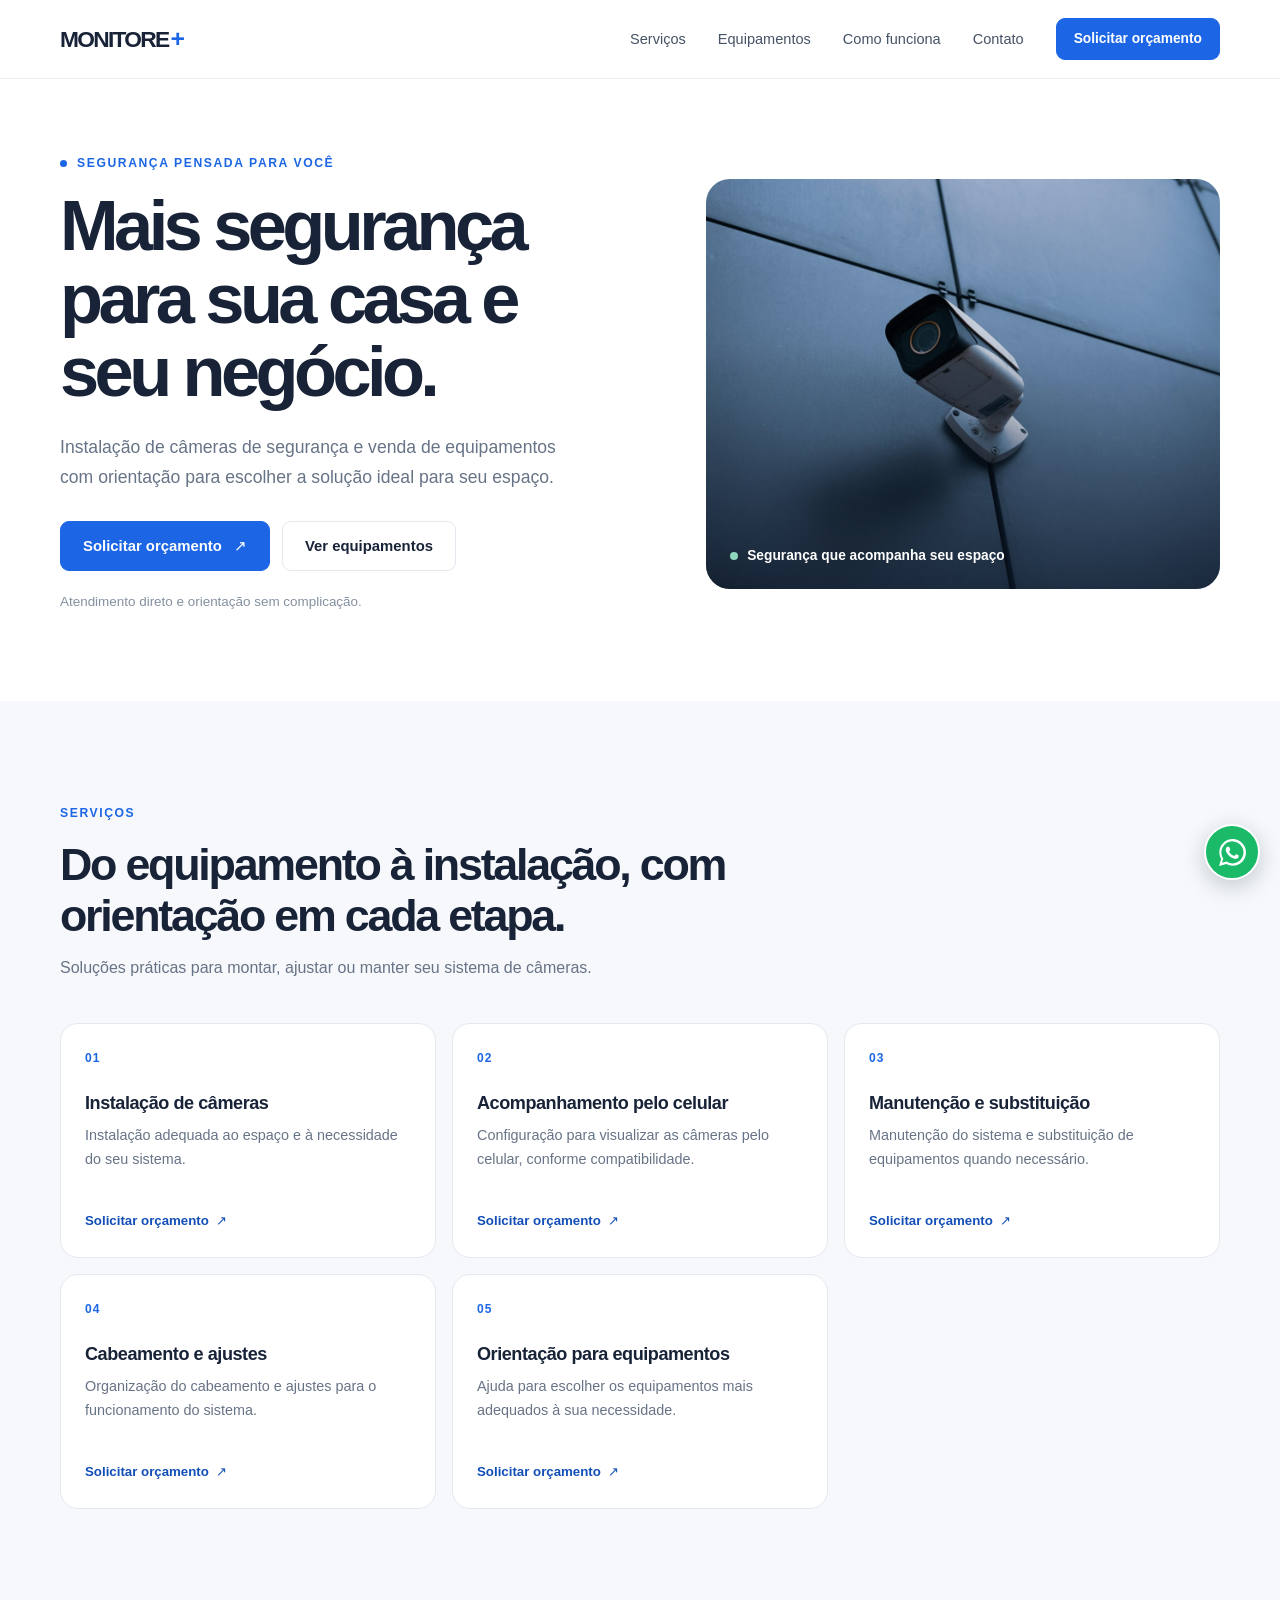
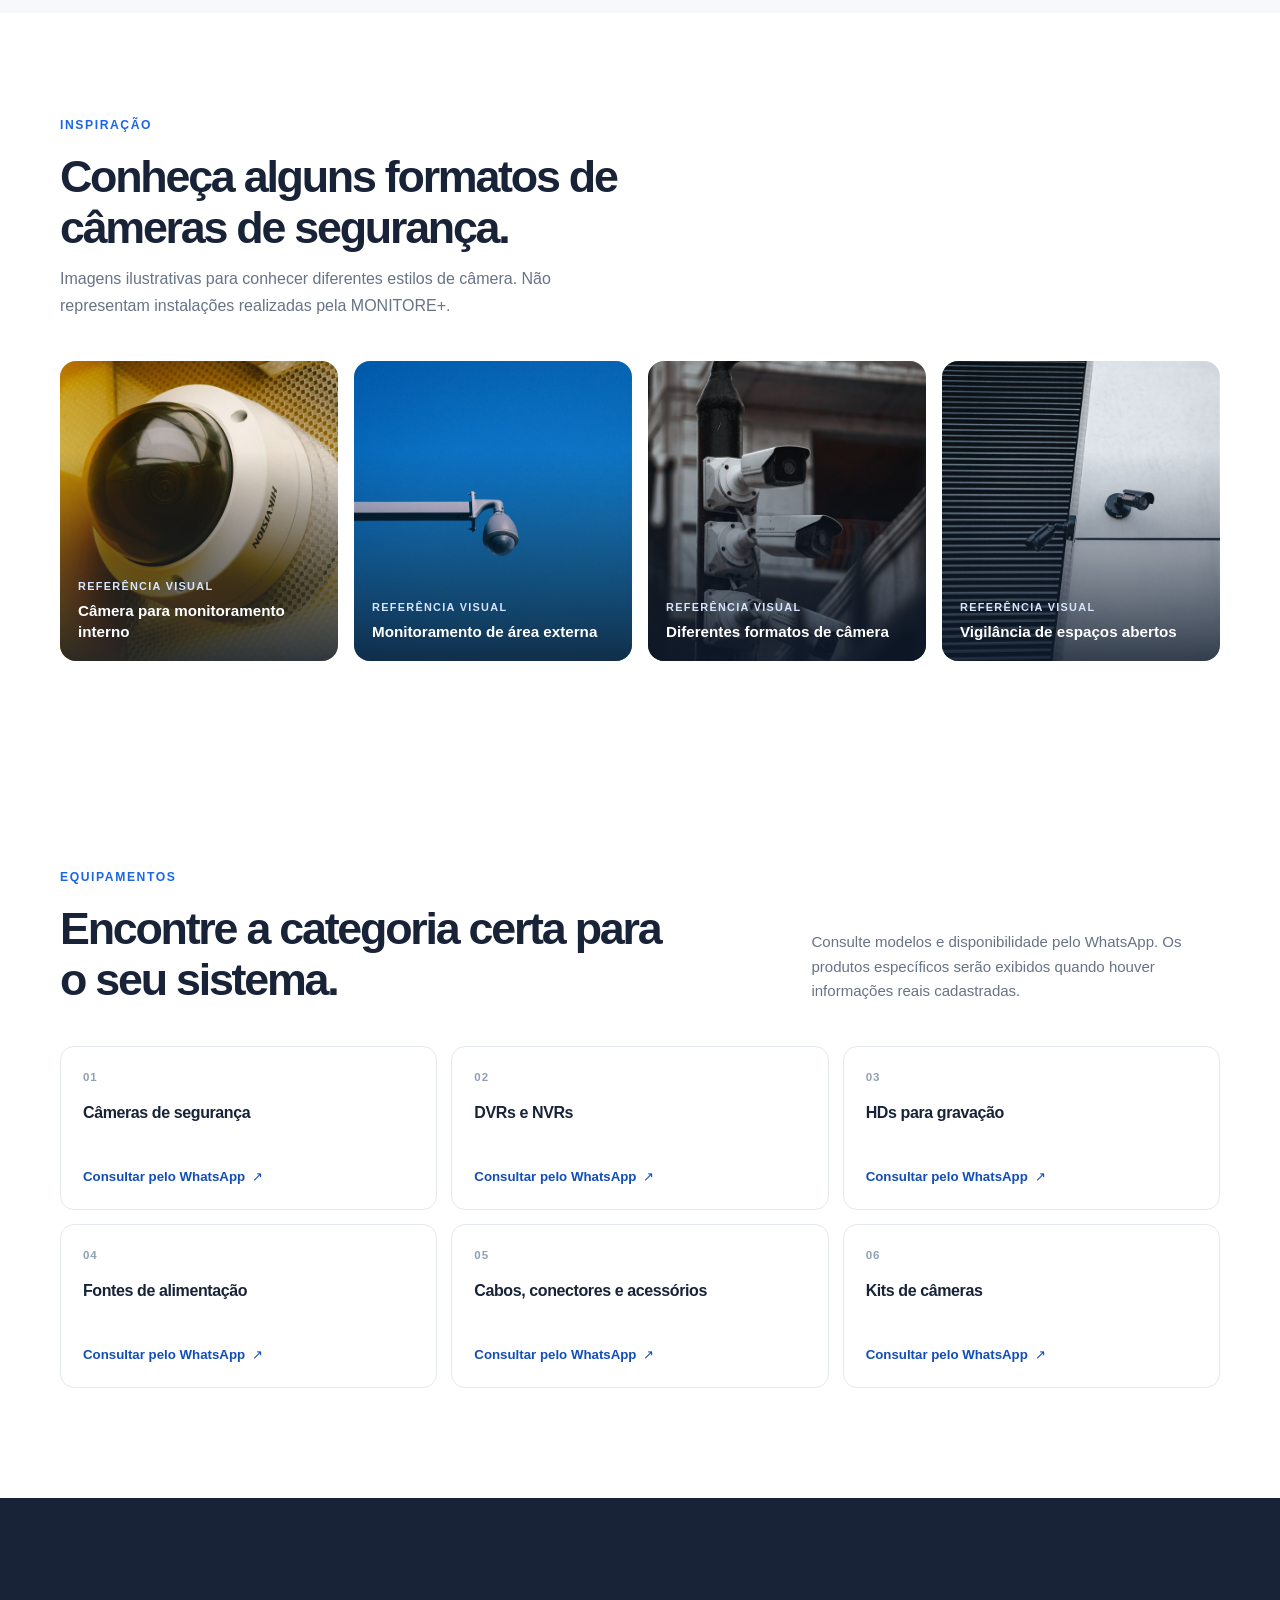
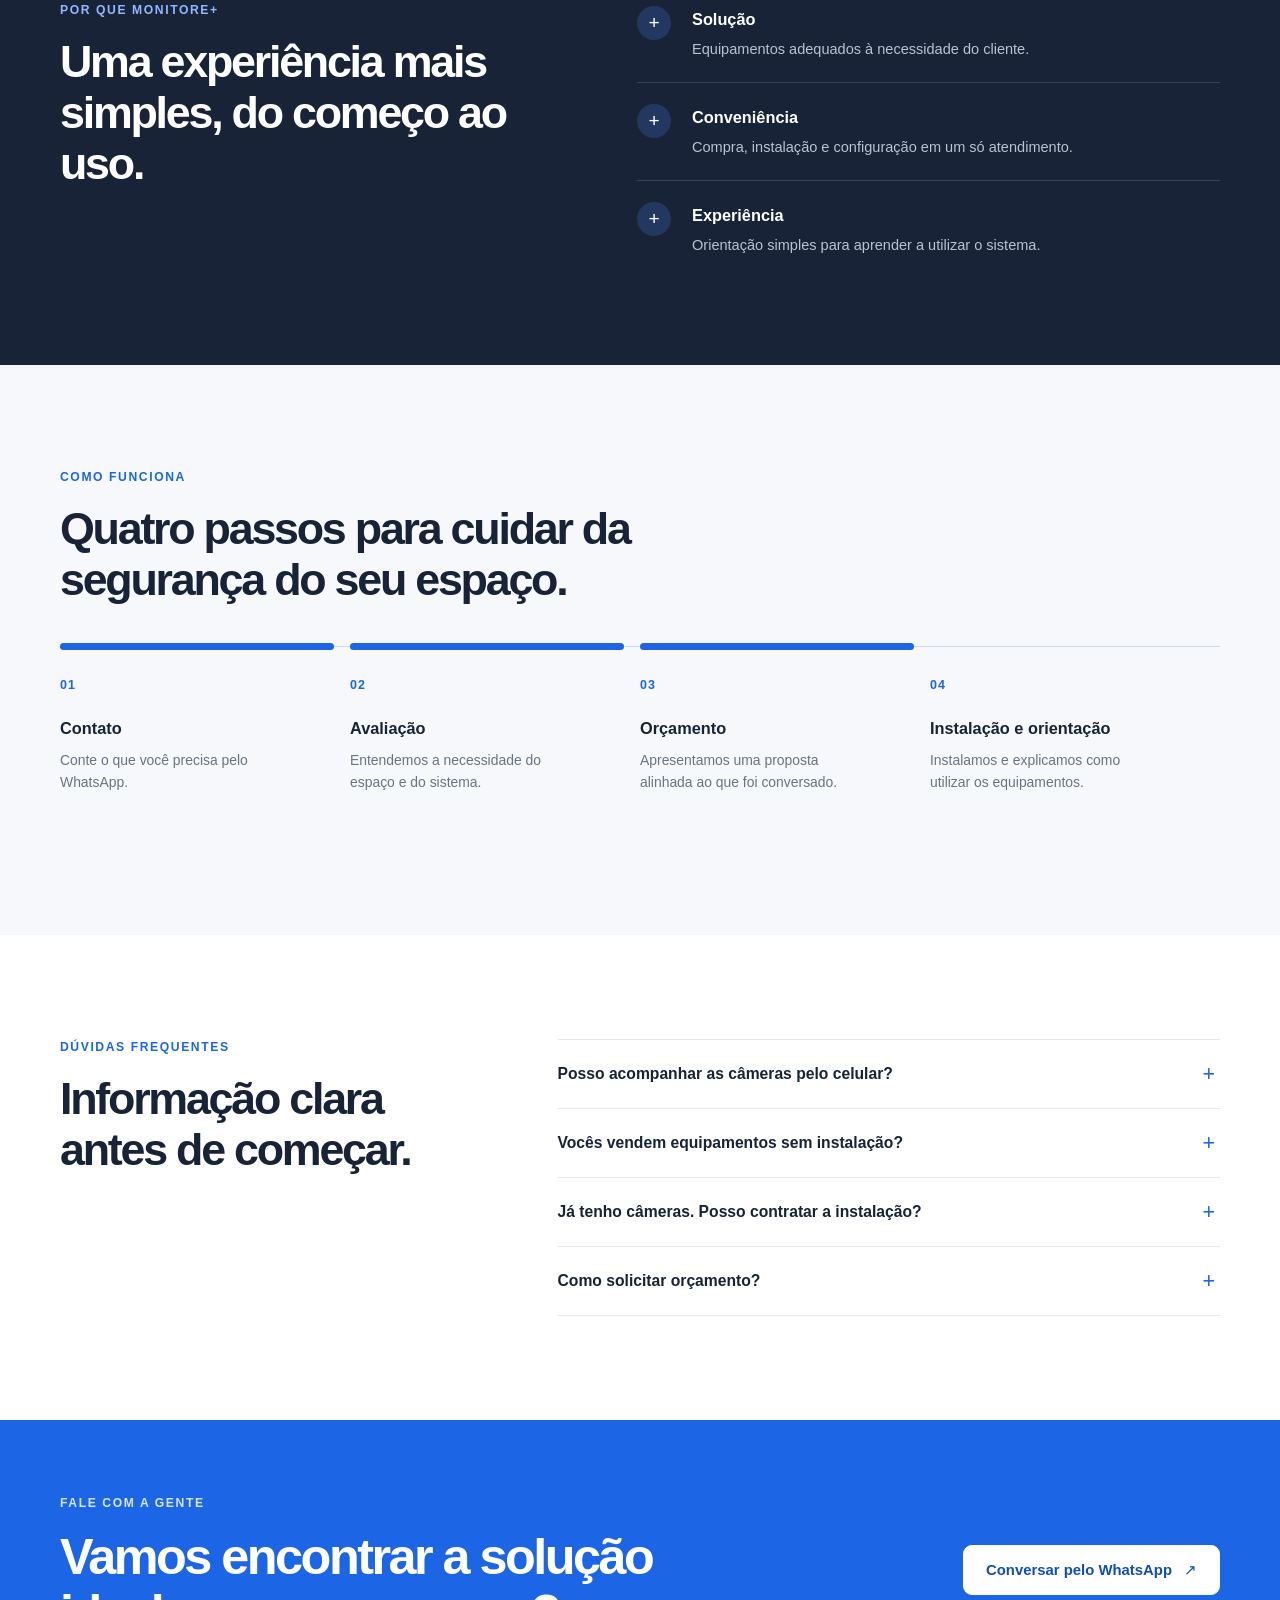
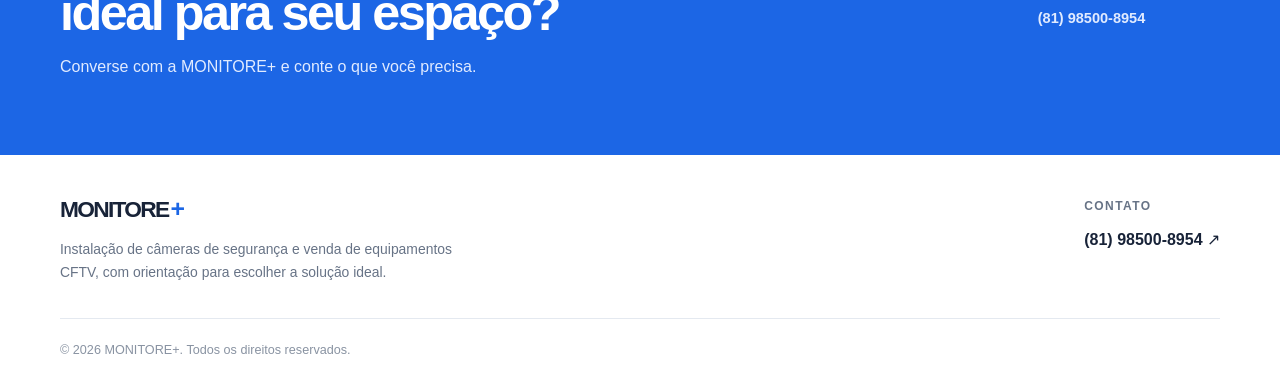
==== commit 6929453d: "Atualiza site para MONITORE+ Co-authored-by: Copilot <223556219+Copilot@users.noreply.github.com>" ====
--- a/index.html
+++ b/index.html
@@ -1,797 +1,269 @@
-<!DOCTYPE html>
+<!doctype html>
 <html lang="pt-BR">
 <head>
-    <!-- Meta Tags Básicas -->
-    <meta charset="UTF-8">
-    <meta name="viewport" content="width=device-width, initial-scale=1.0">
-    <meta name="description" content="Bernardo.Tech - Especialistas em instalação de câmeras IP, CFTV, DVR e NVR em Recife. Monitoramento remoto, configuração de acesso pelo celular. Orçamento sem compromisso! WhatsApp: (81) 98500-8954">
-    <meta name="keywords" content="instalação de câmeras, CFTV, câmeras IP, DVR, NVR, monitoramento remoto, segurança eletrônica, Recife, Pernambico">
-    <meta name="author" content="Bernardo.Tech">
-    <meta name="robots" content="index, follow">
-    <meta name="geo.region" content="BR-PE">
-    <meta name="geo.placename" content="Recife">
-    
-    <!-- Open Graph / Facebook -->
+    <meta charset="utf-8">
+    <meta name="viewport" content="width=device-width, initial-scale=1">
+    <meta name="description" content="Instalação de câmeras de segurança e venda de equipamentos CFTV com orientação para escolher a solução ideal. Solicite seu orçamento à MONITORE+ pelo WhatsApp.">
+    <meta name="theme-color" content="#ffffff">
     <meta property="og:type" content="website">
-    <meta property="og:url" content="https://www.bernardotech.com.br/">
-    <meta property="og:title" content="Bernardo.Tech - Especialistas em Segurança Eletrônica">
-    <meta property="og:description" content="Instalação de câmeras IP, CFTV, DVR, NVR. Monitoramento remoto em Recife e região.">
-    <meta property="og:image" content="img/logo1.png">
+    <meta property="og:title" content="MONITORE+ | Segurança para seu espaço">
+    <meta property="og:description" content="Instalação de câmeras de segurança e equipamentos CFTV, com orientação para escolher a solução ideal.">
+    <meta property="og:image" content="img/hero-security.jpg">
     <meta property="og:locale" content="pt_BR">
-    
-    <!-- Twitter -->
-    <meta property="twitter:card" content="summary_large_image">
-    <meta property="twitter:url" content="https://www.bernardotech.com.br/">
-    <meta property="twitter:title" content="Bernardo.Tech - Segurança Eletrônica">
-    <meta property="twitter:description" content="Especialistas em CFTV e câmeras IP em Recife.">
-    <meta property="twitter:image" content="img/logo1.png">
-    
-    <!-- Schema.org para SEO Local -->
-    <script type="application/ld+json">
-    {
-      "@context": "https://schema.org",
-      "@type": "LocalBusiness",
-      "name": "Bernardo.Tech",
-      "description": "Empresa especializada em instalação de sistemas de segurança eletrônica",
-      "telephone": "+5581985008954",
-      "email": "1986.andersonbernardo@gmail.com",
-      "address": {
-        "@type": "PostalAddress",
-        "addressLocality": "Recife",
-        "addressRegion": "PE",
-        "addressCountry": "BR"
-      },
-      "openingHours": "Mo-Fr 08:00-18:00, Sa 08:00-13:00",
-      "priceRange": "$$"
-    }
-    </script>
-    
-    <!-- Canonical URL -->
-    <link rel="canonical" href="https://www.bernardotech.com.br/">
-    
-    <!-- Favicon -->
-    <!-- Favicon -->
-    <link rel="icon" type="image/png" sizes="32x32" href="img/favicon.png">
-    <link rel="apple-touch-icon" href="img/favicon.png">
-    
-    <!-- Fontes Google -->
-    <link rel="preconnect" href="https://fonts.googleapis.com">
-    <link rel="preconnect" href="https://fonts.gstatic.com" crossorigin>
-    <link href="https://fonts.googleapis.com/css2?family=Inter:wght@300;400;500;600;700&family=Montserrat:wght@400;500;600;700;800&family=Poppins:wght@300;400;500;600;700&display=swap" rel="stylesheet">
-    
-    <!-- Bootstrap 5 CSS -->
-    <link href="https://cdn.jsdelivr.net/npm/bootstrap@5.3.2/dist/css/bootstrap.min.css" rel="stylesheet">
-    
-    <!-- Font Awesome 6 -->
-    <link rel="stylesheet" href="https://cdnjs.cloudflare.com/ajax/libs/font-awesome/6.5.1/css/all.min.css">
-    
-    <!-- AOS - Animate On Scroll -->
-    <link href="https://unpkg.com/aos@2.3.1/dist/aos.css" rel="stylesheet">
-    
-    <!-- Swiper.js CSS -->
-    <link rel="stylesheet" href="https://cdn.jsdelivr.net/npm/swiper@11/swiper-bundle.min.css">
-    
-    <!-- CSS Customizado -->
+    <title>MONITORE+ | Câmeras de segurança e CFTV</title>
+    <link rel="icon" href="data:image/svg+xml,%3Csvg xmlns='http://www.w3.org/2000/svg' viewBox='0 0 64 64'%3E%3Crect width='64' height='64' rx='16' fill='%231c66e5'/%3E%3Cpath d='M32 15v34M15 32h34' stroke='white' stroke-width='7' stroke-linecap='round'/%3E%3C/svg%3E">
     <link rel="stylesheet" href="css/style.css">
-    
-    <title>Bernardo.Tech - Especialistas em Segurança Eletrônica | CFTV e Câmeras IP em Recife</title>
+    <script src="js/main.js" defer></script>
 </head>
 <body>
-    <!-- Loading Screen -->
-    <div id="loading-screen" class="loading-screen">
-        <div class="loader">
-            <div class="loader-spinner"></div>
+    <header class="site-header">
+        <div class="container header-inner">
+            <a class="brand" href="#inicio" aria-label="MONITORE+ — início">MONITORE<span>+</span></a>
+            <button class="menu-toggle" type="button" aria-expanded="false" aria-controls="navigation" aria-label="Abrir menu">
+                <span></span><span></span><span></span>
+            </button>
+            <nav class="site-nav" id="navigation" aria-label="Navegação principal">
+                <a href="#servicos">Serviços</a>
+                <a href="#equipamentos">Equipamentos</a>
+                <a href="#como-funciona">Como funciona</a>
+                <a href="#contato">Contato</a>
+                <a class="button button-small nav-cta" data-whatsapp="quote" href="https://wa.me/5581985008954">Solicitar orçamento</a>
+            </nav>
         </div>
-    </div>
-
-    <!-- Barra Superior -->
-    <div class="top-bar" id="topBar">
-        <div class="container">
-            <div class="row align-items-center">
-                <div class="col-lg-6">
-                    <ul class="top-bar-info list-unstyled mb-0">
-                        <li class="me-lg-4 mb-2 mb-lg-0">
-                            
-                        </li>
-                        <li class="me-lg-4 mb-2 mb-lg-0">
-                            <a href="https://wa.me/5581985008954" target="_blank">
-                                <i class="fab fa-whatsapp me-2"></i>(81) 98500-8954
-                            </a>
-                        </li>
-                        <li class="me-lg-4 mb-2 mb-lg-0">
-                            <a href="mailto:1986.andersonbernardo@gmail.com">
-                                <i class="fas fa-envelope me-2"></i>1986.andersonbernardo@gmail.com
-                            </a>
-                        </li>
-                        <li class="d-none d-lg-inline-block">
-                            <i class="far fa-clock me-2"></i>Seg-Sex: 08h às 18h | Sáb: 08h às 13h
-                        </li>
-                        </ul>
-                            </div>
-                <div class="col-lg-6 text-lg-end">
-                    <ul class="top-bar-social list-unstyled mb-0">
-                        <li class="me-3">
-                            <a href="#" aria-label="Facebook"><i class="fab fa-facebook-f"></i></a>
-                        </li>
-                        <li class="me-3">
-                            <a href="#" aria-label="Instagram"><i class="fab fa-instagram"></i></a>
-                        </li>
-                        <li class="me-3">
-                            <a href="#" aria-label="LinkedIn"><i class="fab fa-linkedin-in"></i></a>
-                        </li>
-                        <li>
-                            <a href="#" aria-label="YouTube"><i class="fab fa-youtube"></i></a>
-                        </li>
-                    </ul>
-                </div>
-            </div>
-        </div>
-    </div>
-
-    <!-- Navegação Principal -->
-    <nav class="navbar navbar-expand-lg navbar-dark sticky-top" id="mainNav">
-        <div class="container">
-            <a class="navbar-brand" href="#">
-             <img src="img/logo1.png" alt="Bernardo.Tech" class="logo1">
-            </a>
-            <button class="navbar-toggler" type="button" data-bs-toggle="collapse" data-bs-target="#navbarNav" 
-                    aria-controls="navbarNav" aria-expanded="false" aria-label="Toggle navigation">
-                <span class="navbar-toggler-icon"></span>
-            </button>
-            
-            <div class="collapse navbar-collapse" id="navbarNav">
-                <ul class="navbar-nav ms-auto">
-                    <li class="nav-item">
-                        <a class="nav-link active" href="#home">Home</a>
-                    </li>
-                    <li class="nav-item">
-                        <a class="nav-link" href="#servicos">Serviços</a>
-                    </li>
-                    <li class="nav-item">
-                        <a class="nav-link" href="#diferenciais">Diferenciais</a>
-                    </li>
-                    <li class="nav-item">
-                        <a class="nav-link" href="#como-funciona">Como Funciona</a>
-                    </li>
-                    <li class="nav-item">
-                        <a class="nav-link" href="#galeria">Galeria</a>
-                    </li>
-                    <li class="nav-item">
-                        <a class="nav-link" href="#depoimentos">Depoimentos</a>
-                    </li>
-                    <li class="nav-item">
-                        <a class="nav-link" href="#faq">FAQ</a>
-                    </li>
-                    <li class="nav-item">
-                        <a class="nav-link" href="#contato">Contato</a>
-                    </li>
-                </ul>
-            </div>
-        </div>
-    </nav>
-
-    <!-- Hero Section -->
-    <section class="hero-section" id="home">
-        <div class="hero-image-container">
-            <img src="img/about-technician.jpg" alt="Técnico em segurança eletrônica" class="hero-image">
-        </div>
-        
-        <div class="hero-buttons-container">
-            <a href="https://wa.me/5581985008954?text=Olá! Gostaria de solicitar um orçamento para segurança eletrônica." class="btn btn-success btn-lg me-3 mb-3" target="_blank">
-                <i class="fab fa-whatsapp me-2"></i>Solicitar Orçamento
-            </a>
-            <a href="tel:+5581985008954" class="btn btn-primary btn-lg mb-3">
-                <i class="fas fa-phone-alt me-2"></i>Ligar Agora
-            </a>
-        </div>
-    </section>
-
-    <!-- Seção Serviços -->
-    <section class="services-section py-5" id="servicos">
-        <div class="container">
-            <div class="section-header text-center mb-5" data-aos="fade-up">
-                <h2 class="section-title">Nossos Serviços</h2>
-                <p class="section-subtitle">Soluções completas em segurança eletrônica para sua casa e empresa</p>
-            </div>
-            
-            <div class="row g-4">
-                <div class="col-lg-4 col-md-6" data-aos="fade-up" data-aos-delay="100">
-                    <div class="service-card glass-card h-100 text-center p-4">
-                        <div class="service-icon mb-3">
-                            <i class="fas fa-video"></i>
-                        </div>
-                        <h4>Instalação de Câmeras IP</h4>
-                        <p>Câmeras de alta definição com acesso remoto pelo celular. Instalação profissional e configuração completa.</p>
+    </header>
+
+    <main>
+        <section class="hero section" id="inicio">
+            <div class="container hero-grid">
+                <div class="hero-copy">
+                    <p class="eyebrow"><span class="eyebrow-mark" aria-hidden="true"></span> Segurança pensada para você</p>
+                    <h1>Mais segurança para sua casa e seu negócio.</h1>
+                    <p class="hero-description">Instalação de câmeras de segurança e venda de equipamentos com orientação para escolher a solução ideal para seu espaço.</p>
+                    <div class="hero-actions">
+                        <a class="button" data-whatsapp="quote" href="https://wa.me/5581985008954">
+                            Solicitar orçamento <span aria-hidden="true">↗</span>
+                        </a>
+                        <a class="button button-secondary" href="#equipamentos">Ver equipamentos</a>
                     </div>
-                </div>
-                
-                <div class="col-lg-4 col-md-6" data-aos="fade-up" data-aos-delay="150">
-                    <div class="service-card glass-card h-100 text-center p-4">
-                        <div class="service-icon mb-3">
-                            <i class="fas fa-box-open"></i>
-                        </div>
-                        <h4>Sistema CFTV Completo</h4>
-                        <p>Kits completos Intelbras com DVR. Inclui câmeras, gravador, cabos e configuração total do sistema.</p>
+                    <p class="hero-note">Atendimento direto e orientação sem complicação.</p>
+                </div>
+                <figure class="hero-photo">
+                    <img src="img/hero-security.jpg" alt="Câmera dome de segurança instalada em ambiente interno" fetchpriority="high" width="1200" height="1800">
+                    <figcaption><span class="photo-indicator" aria-hidden="true"></span> Segurança que acompanha seu espaço</figcaption>
+                </figure>
+            </div>
+        </section>
+
+        <section class="section services-section" id="servicos">
+            <div class="container">
+                <div class="section-heading">
+                    <p class="eyebrow">Serviços</p>
+                    <h2>Do equipamento à instalação, com orientação em cada etapa.</h2>
+                    <p>Soluções práticas para montar, ajustar ou manter seu sistema de câmeras.</p>
+                </div>
+                <div class="service-grid">
+                    <article class="service-card">
+                        <span class="card-number">01</span>
+                        <h3>Instalação de câmeras</h3>
+                        <p>Instalação adequada ao espaço e à necessidade do seu sistema.</p>
+                        <a class="text-link" data-whatsapp="service" data-service="Instalação de câmeras" href="https://wa.me/5581985008954">Solicitar orçamento <span aria-hidden="true">↗</span></a>
+                    </article>
+                    <article class="service-card">
+                        <span class="card-number">02</span>
+                        <h3>Acompanhamento pelo celular</h3>
+                        <p>Configuração para visualizar as câmeras pelo celular, conforme compatibilidade.</p>
+                        <a class="text-link" data-whatsapp="service" data-service="Configuração para acompanhamento pelo celular" href="https://wa.me/5581985008954">Solicitar orçamento <span aria-hidden="true">↗</span></a>
+                    </article>
+                    <article class="service-card">
+                        <span class="card-number">03</span>
+                        <h3>Manutenção e substituição</h3>
+                        <p>Manutenção do sistema e substituição de equipamentos quando necessário.</p>
+                        <a class="text-link" data-whatsapp="service" data-service="Manutenção e substituição de equipamentos" href="https://wa.me/5581985008954">Solicitar orçamento <span aria-hidden="true">↗</span></a>
+                    </article>
+                    <article class="service-card">
+                        <span class="card-number">04</span>
+                        <h3>Cabeamento e ajustes</h3>
+                        <p>Organização do cabeamento e ajustes para o funcionamento do sistema.</p>
+                        <a class="text-link" data-whatsapp="service" data-service="Organização de cabeamento e ajustes no sistema" href="https://wa.me/5581985008954">Solicitar orçamento <span aria-hidden="true">↗</span></a>
+                    </article>
+                    <article class="service-card">
+                        <span class="card-number">05</span>
+                        <h3>Orientação para equipamentos</h3>
+                        <p>Ajuda para escolher os equipamentos mais adequados à sua necessidade.</p>
+                        <a class="text-link" data-whatsapp="service" data-service="Orientação para escolha de equipamentos" href="https://wa.me/5581985008954">Solicitar orçamento <span aria-hidden="true">↗</span></a>
+                    </article>
+                </div>
+            </div>
+        </section>
+
+        <section class="section gallery-section" aria-labelledby="gallery-title">
+            <div class="container">
+                <div class="section-heading gallery-heading">
+                    <p class="eyebrow">Inspiração</p>
+                    <h2 id="gallery-title">Conheça alguns formatos de câmeras de segurança.</h2>
+                    <p>Imagens ilustrativas para conhecer diferentes estilos de câmera. Não representam instalações realizadas pela MONITORE+.</p>
+                </div>
+                <div class="visual-gallery">
+                    <figure class="visual-card">
+                        <img src="img/gallery-2-preview.jpg" alt="Câmera de segurança instalada em ambiente interno" loading="lazy" width="1000" height="667">
+                        <figcaption><span>Referência visual</span><strong>Câmera para monitoramento interno</strong></figcaption>
+                    </figure>
+                    <figure class="visual-card">
+                        <img src="img/gallery-4-preview.jpg" alt="Câmeras de segurança instaladas em área externa" loading="lazy" width="750" height="1000">
+                        <figcaption><span>Referência visual</span><strong>Monitoramento de área externa</strong></figcaption>
+                    </figure>
+                    <figure class="visual-card">
+                        <img src="img/gallery-5-preview.jpg" alt="Conjunto de câmeras de segurança em parede externa" loading="lazy" width="563" height="1000">
+                        <figcaption><span>Referência visual</span><strong>Diferentes formatos de câmera</strong></figcaption>
+                    </figure>
+                    <figure class="visual-card">
+                        <img src="img/gallery-6-preview.jpg" alt="Câmeras de segurança voltadas para uma área aberta" loading="lazy" width="667" height="1000">
+                        <figcaption><span>Referência visual</span><strong>Vigilância de espaços abertos</strong></figcaption>
+                    </figure>
+                </div>
+            </div>
+        </section>
+
+        <section class="section equipment-section" id="equipamentos">
+            <div class="container">
+                <div class="section-heading equipment-heading">
+                    <div>
+                        <p class="eyebrow">Equipamentos</p>
+                        <h2>Encontre a categoria certa para o seu sistema.</h2>
                     </div>
-                </div>
-                
-                <div class="col-lg-4 col-md-6" data-aos="fade-up" data-aos-delay="200">
-                    <div class="service-card glass-card h-100 text-center p-4">
-                        <div class="service-icon mb-3">
-                            <i class="fas fa-server"></i>
-                        </div>
-                        <h4>NVR e DVR</h4>
-                        <p>Instalação e configuração de gravadores digitais. Armazenamento local ou em nuvem para suas gravações.</p>
-                    </div>
-                </div>
-                
-                <div class="col-lg-4 col-md-6" data-aos="fade-up" data-aos-delay="250">
-                    <div class="service-card glass-card h-100 text-center p-4">
-                        <div class="service-icon mb-3">
-                            <i class="fas fa-mobile-alt"></i>
-                        </div>
-                        <h4>Monitoramento Remoto</h4>
-                        <p>Acesse suas câmeras de qualquer lugar pelo celular, tablet ou computador. Configuração completa inclusa.</p>
-                    </div>
-                </div>
-                
-                <div class="col-lg-4 col-md-6" data-aos="fade-up" data-aos-delay="300">
-                    <div class="service-card glass-card h-100 text-center p-4">
-                        <div class="service-icon mb-3">
-                            <i class="fas fa-tools"></i>
-                        </div>
-                        <h4>Manutenção Preventiva</h4>
-                        <p>Planos de manutenção periódica para garantir o funcionamento perfeito do seu sistema de segurança.</p>
-                    </div>
-                </div>
-                
-                <div class="col-lg-4 col-md-6 mx-auto" data-aos="fade-up" data-aos-delay="350">
-                    <div class="service-card glass-card h-100 text-center p-4">
-                        <div class="service-icon mb-3">
-                            <i class="fas fa-wrench"></i>
-                        </div>
-                        <h4>Manutenção Corretiva</h4>
-                        <p>Atendimento rápido para resolver problemas. Equipe especializada disponível para emergências.</p>
-                    </div>
-                </div>
-            </div>
-        </div>
-    </section>
-
-    <!-- Seção Diferenciais -->
-    <section class="differentials-section py-5 bg-dark text-white" id="diferenciais">
-        <div class="container">
-            <div class="section-header text-center mb-5" data-aos="fade-up">
-                <h2 class="section-title text-white">Por que escolher a Bernardo.Tech?</h2>
-                <p class="section-subtitle text-white-50">Nossos diferenciais que fazem toda a diferença</p>
-            </div>
-            
-            <div class="row g-4">
-                <div class="col-6 col-md-4 col-lg-3" data-aos="fade-up" data-aos-delay="100">
-                    <div class="differential-item text-center p-3">
-                        <div class="differential-icon mb-3">
-                            <i class="fas fa-bolt"></i>
-                        </div>
-                        <h6>Atendimento Rápido</h6>
-                        <small class="text-white-50">Resposta em até 30 minutos</small>
-                    </div>
-                </div>
-                
-                <div class="col-6 col-md-4 col-lg-3" data-aos="fade-up" data-aos-delay="150">
-                    <div class="differential-item text-center p-3">
-                        <div class="differential-icon mb-3">
-                            <i class="fas fa-tools"></i>
-                        </div>
-                        <h6>Instalação Profissional</h6>
-                        <small class="text-white-50">Técnicos certificados</small>
-                    </div>
-                </div>
-                
-                <div class="col-6 col-md-4 col-lg-3" data-aos="fade-up" data-aos-delay="200">
-                    <div class="differential-item text-center p-3">
-                        <div class="differential-icon mb-3">
-                            <i class="fas fa-award"></i>
-                        </div>
-                        <h6>Equipamentos de Alta Qualidade</h6>
-                        <small class="text-white-50">Marcas certificadas</small>
-                    </div>
-                </div>
-                
-                <div class="col-6 col-md-4 col-lg-3" data-aos="fade-up" data-aos-delay="250">
-                    <div class="differential-item text-center p-3">
-                        <div class="differential-icon mb-3">
-                            <i class="fas fa-shield-alt"></i>
-                        </div>
-                        <h6>Garantia de 1 Ano</h6>
-                        <small class="text-white-50">Em todos os serviços</small>
-                    </div>
-                </div>
-                
-                <div class="col-6 col-md-4 col-lg-3" data-aos="fade-up" data-aos-delay="300">
-                    <div class="differential-item text-center p-3">
-                        <div class="differential-icon mb-3">
-                            <i class="fas fa-mobile-alt"></i>
-                        </div>
-                        <h6>Monitoramento Remoto</h6>
-                        <small class="text-white-50">Acesso pelo celular</small>
-                    </div>
-                </div>
-                
-                <div class="col-6 col-md-4 col-lg-3" data-aos="fade-up" data-aos-delay="350">
-                    <div class="differential-item text-center p-3">
-                        <div class="differential-icon mb-3">
-                            <i class="fas fa-home"></i>
-                        </div>
-                        <h6>Atendimento Residencial</h6>
-                        <small class="text-white-50">Proteção para sua família</small>
-                    </div>
-                </div>
-                
-                <div class="col-6 col-md-4 col-lg-3" data-aos="fade-up" data-aos-delay="400">
-                    <div class="differential-item text-center p-3">
-                        <div class="differential-icon mb-3">
-                            <i class="fas fa-building"></i>
-                        </div>
-                        <h6>Atendimento Empresarial</h6>
-                        <small class="text-white-50">Soluções para empresas</small>
-                    </div>
-                </div>
-                
-                <div class="col-6 col-md-4 col-lg-3" data-aos="fade-up" data-aos-delay="450">
-                    <div class="differential-item text-center p-3">
-                        <div class="differential-icon mb-3">
-                            <i class="fas fa-headset"></i>
-                        </div>
-                        <h6>Suporte Especializado</h6>
-                        <small class="text-white-50">Pós-venda completo</small>
-                    </div>
-                </div>
-            </div>
-        </div>
-    </section>
-
-    <!-- Seção Como Funciona -->
-    <section class="how-it-works-section py-5" id="como-funciona">
-        <div class="container">
-            <div class="section-header text-center mb-5" data-aos="fade-up">
-                <h2 class="section-title">Como Trabalhamos</h2>
-                <p class="section-subtitle">Processo simples em 4 passos</p>
-            </div>
-            
-            <div class="steps-wrapper">
-                <div class="row g-4">
-                    <div class="col-6 col-md-4 col-lg-3" data-aos="zoom-in" data-aos-delay="100">
-                        <div class="step-card text-center">
-                            <div class="step-number">1</div>
-                            <div class="step-icon">
-                                <i class="fab fa-whatsapp"></i>
-                            </div>
-                            <h5>Solicite um orçamento</h5>
-                            <p>Entre em contato pelo WhatsApp ou telefone</p>
-                        </div>
-                    </div>
-                    
-                    <div class="col-6 col-md-4 col-lg-3" data-aos="zoom-in" data-aos-delay="200">
-                        <div class="step-card text-center">
-                            <div class="step-number">2</div>
-                            <div class="step-icon">
-                                <i class="fas fa-calendar-check"></i>
-                            </div>
-                            <h5>Agendamos uma visita</h5>
-                            <p>Visita técnica para avaliação</p>
-                        </div>
-                    </div>
-                    
-                    <div class="col-6 col-md-4 col-lg-3" data-aos="zoom-in" data-aos-delay="300">
-                        <div class="step-card text-center">
-                            <div class="step-number">3</div>
-                            <div class="step-icon">
-                                <i class="fas fa-wrench"></i>
-                            </div>
-                            <h5>Instalamos seu sistema</h5>
-                            <p>Instalação profissional e organizada</p>
-                        </div>
-                    </div>
-                    
-                    <div class="col-6 col-md-4 col-lg-3" data-aos="zoom-in" data-aos-delay="400">
-                        <div class="step-card text-center">
-                            <div class="step-number">4</div>
-                            <div class="step-icon">
-                                <i class="fas fa-mobile-alt"></i>
-                            </div>
-                            <h5>Você monitora pelo celular</h5>
-                            <p>Acesso remoto configurado</p>
-                        </div>
-                    </div>
-                </div>
-            </div>
-        </div>
-    </section>
-
-    <!-- Seção Galeria -->
-    <section class="gallery-section py-5 bg-light" id="galeria">
-        <div class="container">
-            <div class="section-header text-center mb-5" data-aos="fade-up">
-                <h2 class="section-title">Galeria de Instalações</h2>
-                <p class="section-subtitle">Conheça alguns dos nossos trabalhos</p>
-            </div>
-            
-            <div class="row g-4">
-                <div class="col-lg-4 col-md-6" data-aos="fade-up" data-aos-delay="100">
-                    <div class="gallery-item">
-                        <img src="img/gallery-2.jpg" 
-                             alt="Instalação de câmeras" class="gallery-image img-fluid rounded-3 shadow" loading="lazy">
-                    </div>
-                </div>
-                
-                <div class="col-lg-4 col-md-6" data-aos="fade-up" data-aos-delay="150">
-                    <div class="gallery-item">
-                        <img src="img/gallery-3.jpg" 
-                             alt="DVR Intelbras" class="gallery-image img-fluid rounded-3 shadow" loading="lazy">
-                    </div>
-                </div>
-                
-                <div class="col-lg-4 col-md-6" data-aos="fade-up" data-aos-delay="200">
-                    <div class="gallery-item">
-                        <img src="img/gallery-4.jpg" 
-                             alt="Central de monitoramento" class="gallery-image img-fluid rounded-3 shadow" loading="lazy">
-                    </div>
-                </div>
-                
-                <div class="col-lg-4 col-md-6" data-aos="fade-up" data-aos-delay="250">
-                    <div class="gallery-item">
-                        <img src="img/gallery-5.jpg" 
-                             alt="Técnico instalando" class="gallery-image img-fluid rounded-3 shadow" loading="lazy">
-                    </div>
-                </div>
-                
-                <div class="col-lg-4 col-md-6" data-aos="fade-up" data-aos-delay="300">
-                    <div class="gallery-item">
-                        <img src="img/gallery-6.jpg" 
-                             alt="Câmera Dome" class="gallery-image img-fluid rounded-3 shadow" loading="lazy">
-                    </div>
-                </div>
-                
-                <div class="col-lg-4 col-md-6" data-aos="fade-up" data-aos-delay="350">
-                    <div class="gallery-item">
-                        <img src="img/gallery-1.jpg" 
-                             alt="Cabeamento organizado" class="gallery-image img-fluid rounded-3 shadow" loading="lazy">
-                    </div>
-                </div>
-            </div>
-        </div>
-    </section>
-
-    <!-- Seção Depoimentos -->
-    <section class="testimonials-section py-5" id="depoimentos">
-        <div class="container">
-            <div class="section-header text-center mb-5" data-aos="fade-up">
-                <h2 class="section-title">O que nossos clientes dizem</h2>
-                <p class="section-subtitle">Depoimentos reais de quem confia em nosso trabalho</p>
-            </div>
-            
-            <div class="swiper testimonials-swiper" data-aos="fade-up" data-aos-delay="200">
-            <div class="swiper-wrapper">
-                <!-- Depoimento 1 -->
-                    <div class="swiper-slide">
-                        <div class="testimonial-card glass-card p-4">
-                            <div class="testimonial-header d-flex align-items-center mb-3">
-                                <img src="https://images.unsplash.com/photo-1507003211169-0a1dd7228f2d?w=100&q=80" 
-                                     alt="João Silva" class="testimonial-avatar rounded-circle me-3" loading="lazy">
-                                <div>
-                                    <h6 class="testimonial-name mb-0">João Silva</h6>
-                                    <small class="testimonial-location">Recife, PE</small>
-                                </div>
-                            </div>
-                            <div class="testimonial-rating mb-3">
-                                <i class="fas fa-star text-warning"></i>
-                <i class="fas fa-star text-warning"></i>
-                <i class="fas fa-star text-warning"></i>
-                <i class="fas fa-star text-warning"></i>
-                <i class="fas fa-star text-warning"></i>
-              </div>
-              <p class="testimonial-text">"Excelente serviço! Instalaram 8 câmeras na minha casa e o trabalho ficou impecável. Equipe muito profissional e o suporte é ótimo. Recomendo!"</p>
-            </div>
-          </div>
-          
-                    <!-- Depoimento 2 -->
-                    <div class="swiper-slide">
-                        <div class="testimonial-card glass-card p-4">
-                            <div class="testimonial-header d-flex align-items-center mb-3">
-                                <img src="https://images.unsplash.com/photo-1494790108377-be9c29b29330?w=100&q=80" 
-                                     alt="Maria Santos" class="testimonial-avatar rounded-circle me-3" loading="lazy">
-                                <div>
-                                    <h6 class="testimonial-name mb-0">Maria Santos</h6>
-                                    <small class="testimonial-location">Olinda, PE</small>
-                                </div>
-                            </div>
-                            <div class="testimonial-rating mb-3">
-                                <i class="fas fa-star text-warning"></i>
-                <i class="fas fa-star text-warning"></i>
-                <i class="fas fa-star text-warning"></i>
-                <i class="fas fa-star text-warning"></i>
-                <i class="fas fa-star text-warning"></i>
-              </div>
-              <p class="testimonial-text">"Contratei a Bernardo.Tech para instalar câmeras no meu comércio. Trabalho rápido, limpo e o preço foi justo. Consegui acessar pelo celular sem complicação."</p>
-            </div>
-          </div>
-          
-                    <!-- Depoimento 3 -->
-                    <div class="swiper-slide">
-                        <div class="testimonial-card glass-card p-4">
-                            <div class="testimonial-header d-flex align-items-center mb-3">
-                                <img src="https://images.unsplash.com/photo-1472099645785-5658abf4ff4e?w=100&q=80" 
-                                     alt="Carlos Oliveira" class="testimonial-avatar rounded-circle me-3" loading="lazy">
-                                <div>
-                                    <h6 class="testimonial-name mb-0">Carlos Oliveira</h6>
-                                    <small class="testimonial-location">Jaboatão, PE</small>
-                                </div>
-                            </div>
-                            <div class="testimonial-rating mb-3">
-                                <i class="fas fa-star text-warning"></i>
-                <i class="fas fa-star text-warning"></i>
-                <i class="fas fa-star text-warning"></i>
-                <i class="fas fa-star text-warning"></i>
-                <i class="fas fa-star text-warning"></i>
-              </div>
-              <p class="testimonial-text">"Kit CFTV Intelbras instalado perfeitamente. Os técnicos são muito capacitados e o suporte resolveu minha dúvida rapidamente pelo WhatsApp."</p>
-            </div>
-          </div>
-          
-                    <!-- Depoimento 4 -->
-                    <div class="swiper-slide">
-                        <div class="testimonial-card glass-card p-4">
-                            <div class="testimonial-header d-flex align-items-center mb-3">
-                                <img src="https://images.unsplash.com/photo-1438761681033-6461ffad8d80?w=100&q=80" 
-                                     alt="Ana Costa" class="testimonial-avatar rounded-circle me-3" loading="lazy">
-                                <div>
-                                    <h6 class="testimonial-name mb-0">Ana Costa</h6>
-                                    <small class="testimonial-location">Recife, PE</small>
-                                </div>
-                            </div>
-                            <div class="testimonial-rating mb-3">
-                                <i class="fas fa-star text-warning"></i>
-                <i class="fas fa-star text-warning"></i>
-                <i class="fas fa-star text-warning"></i>
-                <i class="fas fa-star text-warning"></i>
-                <i class="fas fa-star text-warning"></i>
-              </div>
-              <p class="testimonial-text">"Instalaram câmeras IP no meu condomínio. Trabalho de primeira qualidade, cabeamento organizado e tudo funcionando perfeitamente. Muito satisfeita!"</p>
-            </div>
-          </div>
-          
-                    <!-- Depoimento 5 -->
-                    <div class="swiper-slide">
-                        <div class="testimonial-card glass-card p-4">
-                            <div class="testimonial-header d-flex align-items-center mb-3">
-                                <img src="https://images.unsplash.com/photo-1500648767791-00dcc994a43e?w=100&q=80" 
-                                     alt="Pedro Almeida" class="testimonial-avatar rounded-circle me-3" loading="lazy">
-                                <div>
-                                    <h6 class="testimonial-name mb-0">Pedro Almeida</h6>
-                                    <small class="testimonial-location">Camaragibe, PE</small>
-                                </div>
-                            </div>
-                            <div class="testimonial-rating mb-3">
-                                <i class="fas fa-star text-warning"></i>
-                <i class="fas fa-star text-warning"></i>
-                <i class="fas fa-star text-warning"></i>
-                <i class="fas fa-star text-warning"></i>
-                <i class="fas fa-star text-warning"></i>
-              </div>
-              <p class="testimonial-text">"Profissionais extremamente capacitados. Minha empresa agora está completamente protegida. Orçamento justo e sem surpresas. Parabéns à equipe Bernardo.Tech!"</p>
-            </div>
-          </div>
-        </div>
-        
-                <div class="swiper-pagination mt-4"></div>
-            </div>
-        </div>
-    </section>
-
-    <!-- Seção Perguntas Frequentes -->
-    <section class="faq-section py-5" id="faq">
-        <div class="container">
-            <div class="section-header text-center mb-5" data-aos="fade-up">
-                <h2 class="section-title">Perguntas Frequentes</h2>
-                <p class="section-subtitle">Esclareça suas dúvidas</p>
-            </div>
-            
-            <div class="row justify-content-center">
-                <div class="col-lg-8" data-aos="fade-up" data-aos-delay="100">
-                    <div class="accordion" id="faqAccordion">
-                        <!-- Pergunta 1 -->
-                        <div class="accordion-item">
-                            <h3 class="accordion-header">
-                                <button class="accordion-button" type="button" data-bs-toggle="collapse" 
-                                        data-bs-target="#faq1" aria-expanded="true">
-                                    Quanto custa instalar câmeras de segurança?
-                                </button>
-                            </h3>
-                            <div id="faq1" class="accordion-collapse collapse show" data-bs-parent="#faqAccordion">
-                                <div class="accordion-body">
-                                    O valor varia conforme a quantidade de câmeras, modelo dos equipamentos e necessidade de cada cliente. Solicite um orçamento gratuito pelo WhatsApp ou telefone. Trabalhamos com orçamento sem compromisso.
-                                </div>
-                            </div>
-                        </div>
-                        
-                        <!-- Pergunta 2 -->
-                        <div class="accordion-item">
-                            <h3 class="accordion-header">
-                                <button class="accordion-button collapsed" type="button" data-bs-toggle="collapse" 
-                                        data-bs-target="#faq2" aria-expanded="false">
-                                    Posso acessar as câmeras pelo celular?
-                                </button>
-                            </h3>
-                            <div id="faq2" class="accordion-collapse collapse" data-bs-parent="#faqAccordion">
-                                <div class="accordion-body">
-                                    Sim! Disponibilizamos aplicativos gratuitos para Android e iOS. Nossa equipe realiza toda a configuração para você acessar suas câmeras de qualquer lugar do mundo.
-                                </div>
-                            </div>
-                        </div>
-                        
-                        <!-- Pergunta 3 -->
-                        <div class="accordion-item">
-                            <h3 class="accordion-header">
-                                <button class="accordion-button collapsed" type="button" data-bs-toggle="collapse" 
-                                        data-bs-target="#faq3" aria-expanded="false">
-                                    As câmeras gravam à noite?
-                                </button>
-                            </h3>
-                            <div id="faq3" class="accordion-collapse collapse" data-bs-parent="#faqAccordion">
-                                <div class="accordion-body">
-                                    Sim! Nossas câmeras possuem infravermelho (IR) que permite gravação e visualização em completa escuridão. Alguns modelos contam com tecnologia para imagens coloridas mesmo com baixa luminosidade.
-                                </div>
-                            </div>
-                        </div>
-                        
-                        <!-- Pergunta 4 -->
-                        <div class="accordion-item">
-                            <h3 class="accordion-header">
-                                <button class="accordion-button collapsed" type="button" data-bs-toggle="collapse" 
-                                        data-bs-target="#faq4" aria-expanded="false">
-                                    Qual a garantia dos equipamentos e instalação?
-                                </button>
-                            </h3>
-                            <div id="faq4" class="accordion-collapse collapse" data-bs-parent="#faqAccordion">
-                                <div class="accordion-body">
-                                    Oferecemos 1 ano de garantia para todos os equipamentos e serviços de instalação. Alguns produtos possuem garantia estendida de até 3 anos mediante solicitação.
-                                </div>
-                            </div>
-                        </div>
-                        
-                        <!-- Pergunta 5 -->
-                        <div class="accordion-item">
-                            <h3 class="accordion-header">
-                                <button class="accordion-button collapsed" type="button" data-bs-toggle="collapse" 
-                                        data-bs-target="#faq5" aria-expanded="false">
-                                    Quanto tempo leva a instalação?
-                                </button>
-                            </h3>
-                            <div id="faq5" class="accordion-collapse collapse" data-bs-parent="#faqAccordion">
-                                <div class="accordion-body">
-                                    Para residências, geralmente entre 2 a 4 horas. Para projetos maiores como condomínios e empresas, pode levar de 1 a 3 dias. Sempre fornecemos um prazo estimado antes de iniciar o trabalho.
-                                </div>
-                            </div>
-                        </div>
-                    </div>
-                </div>
-            </div>
-        </div>
-    </section>
-
-    <!-- Seção CTA Final -->
-    <section class="cta-section py-5" id="orcamento">
-        <div class="container">
-            <div class="cta-card glass-card p-5 text-center" data-aos="zoom-in">
-                <h2 class="cta-title display-4 fw-bold mb-4">Solicite seu orçamento <span class="text-warning">sem compromisso</span>!</h2>
-                <p class="cta-text lead mb-5">
-                    Proteja sua residência ou empresa com soluções modernas em monitoramento e segurança eletrônica.
-                </p>
-                <div class="d-flex flex-wrap justify-content-center gap-3">
-                    <a href="https://wa.me/5581985008954?text=Olá! Gostaria de solicitar um orçamento para segurança eletrônica." 
-                       class="btn btn-success btn-lg" target="_blank">
-                        <i class="fab fa-whatsapp me-2"></i>Solicitar Orçamento
-                    </a>
-                    <a href="tel:+5581985008954" class="btn btn-primary btn-lg">
-                        <i class="fas fa-phone-alt me-2"></i>Falar no WhatsApp
-                    </a>
-                </div>
-            </div>
-        </div>
-    </section>
-
-    <!-- Rodapé -->
-    <footer class="footer-section bg-dark text-white pt-5" id="contato">
-        <div class="container">
-            <div class="row g-4">
-                <!-- Contato -->
-                <div class="col-lg-6 col-md-6">
-                    <h5 class="footer-title mb-4">Bernardo.Tech</h5>
-                    <p class="text-white-50 mb-3">Especialistas em Segurança Eletrônica</p>
-                    <ul class="footer-contact list-unstyled">
-                        <li class="mb-3">
-                            <i class="fas fa-envelope me-3 text-warning"></i>
-                            <a href="mailto:1986.andersonbernardo@gmail.com" class="text-white">1986.andersonbernardo@gmail.com</a>
-                        </li>
-                        <li class="mb-3">
-                            <i class="fab fa-whatsapp me-3 text-warning"></i>
-                            <a href="https://wa.me/5581985008954" target="_blank" class="text-white">(81) 98500-8954</a>
-                        </li>
-                        <li class="mb-3">
-                            <i class="far fa-clock me-3 text-warning"></i>
-                            <strong>Seg-Sex:</strong> 08h às 18h<br>
-                            <strong>Sáb:</strong> 08h às 13h
-                        </li>
-                    </ul>
-                </div>
-                
-                <!-- Redes Sociais -->
-                <div class="col-lg-6 col-md-6">
-                    <h5 class="footer-title mb-4">Redes Sociais</h5>
-                    <ul class="list-unstyled">
-                        <li class="mb-2">
-                            <a href="#" class="text-white-50">
-                                <i class="fab fa-facebook me-2"></i>Facebook
-                            </a>
-                        </li>
-                        <li class="mb-2">
-                            <a href="#" class="text-white-50">
-                                <i class="fab fa-instagram me-2"></i>Instagram
-                            </a>
-                        </li>
-                        <li class="mb-2">
-                            <a href="#" class="text-white-50">
-                                <i class="fab fa-linkedin me-2"></i>LinkedIn
-                            </a>
-                        </li>
-                        <li class="mb-2">
-                            <a href="#" class="text-white-50">
-                                <i class="fab fa-youtube me-2"></i>YouTube
-                            </a>
-                        </li>
-                    </ul>
-                </div>
-            </div>
-            
-            <!-- Rodapé Inferior -->
-            <div class="footer-bottom border-t border-gray-700 pt-4 mt-4">
-                <div class="row align-items-center">
-                    <div class="col-md-6 text-center text-md-start">
-                        <p class="mb-0">&copy; 2024 Bernardo.Tech. Todos os direitos reservados.</p>
-                    </div>
-                    <div class="col-md-6 text-center text-md-end">
-                        <ul class="list-inline mb-0">
-                            <li class="list-inline-item me-3">
-                                <a href="#" class="text-white-50">Política de Privacidade</a>
-                            </li>
-                            <li class="list-inline-item me-3">
-                                <a href="#" class="text-white-50">Termos de Uso</a>
-                            </li>
-                            <li class="list-inline-item">
-                                <a href="#faq" class="text-white-50">FAQ</a>
-                            </li>
-                        </ul>
-                    </div>
-                </div>
-            </div>
+                    <p>Consulte modelos e disponibilidade pelo WhatsApp. Os produtos específicos serão exibidos quando houver informações reais cadastradas.</p>
+                </div>
+                <div class="category-grid">
+                    <article class="category-card">
+                        <span class="category-symbol" aria-hidden="true">01</span>
+                        <h3>Câmeras de segurança</h3>
+                        <a class="text-link" data-whatsapp="category" data-category="Câmeras de segurança" href="https://wa.me/5581985008954">Consultar pelo WhatsApp <span aria-hidden="true">↗</span></a>
+                    </article>
+                    <article class="category-card">
+                        <span class="category-symbol" aria-hidden="true">02</span>
+                        <h3>DVRs e NVRs</h3>
+                        <a class="text-link" data-whatsapp="category" data-category="DVRs e NVRs" href="https://wa.me/5581985008954">Consultar pelo WhatsApp <span aria-hidden="true">↗</span></a>
+                    </article>
+                    <article class="category-card">
+                        <span class="category-symbol" aria-hidden="true">03</span>
+                        <h3>HDs para gravação</h3>
+                        <a class="text-link" data-whatsapp="category" data-category="HDs para gravação" href="https://wa.me/5581985008954">Consultar pelo WhatsApp <span aria-hidden="true">↗</span></a>
+                    </article>
+                    <article class="category-card">
+                        <span class="category-symbol" aria-hidden="true">04</span>
+                        <h3>Fontes de alimentação</h3>
+                        <a class="text-link" data-whatsapp="category" data-category="Fontes de alimentação" href="https://wa.me/5581985008954">Consultar pelo WhatsApp <span aria-hidden="true">↗</span></a>
+                    </article>
+                    <article class="category-card">
+                        <span class="category-symbol" aria-hidden="true">05</span>
+                        <h3>Cabos, conectores e acessórios</h3>
+                        <a class="text-link" data-whatsapp="category" data-category="Cabos, conectores e acessórios" href="https://wa.me/5581985008954">Consultar pelo WhatsApp <span aria-hidden="true">↗</span></a>
+                    </article>
+                    <article class="category-card">
+                        <span class="category-symbol" aria-hidden="true">06</span>
+                        <h3>Kits de câmeras</h3>
+                        <a class="text-link" data-whatsapp="category" data-category="Kits de câmeras" href="https://wa.me/5581985008954">Consultar pelo WhatsApp <span aria-hidden="true">↗</span></a>
+                    </article>
+                </div>
+            </div>
+        </section>
+
+        <section class="section differences-section" aria-labelledby="differences-title">
+            <div class="container differences-layout">
+                <div class="section-heading">
+                    <p class="eyebrow">Por que MONITORE+</p>
+                    <h2 id="differences-title">Uma experiência mais simples, do começo ao uso.</h2>
+                </div>
+                <div class="difference-list">
+                    <article>
+                        <span class="difference-mark" aria-hidden="true">+</span>
+                        <div><h3>Solução</h3><p>Equipamentos adequados à necessidade do cliente.</p></div>
+                    </article>
+                    <article>
+                        <span class="difference-mark" aria-hidden="true">+</span>
+                        <div><h3>Conveniência</h3><p>Compra, instalação e configuração em um só atendimento.</p></div>
+                    </article>
+                    <article>
+                        <span class="difference-mark" aria-hidden="true">+</span>
+                        <div><h3>Experiência</h3><p>Orientação simples para aprender a utilizar o sistema.</p></div>
+                    </article>
+                </div>
+            </div>
+        </section>
+
+        <section class="section process-section" id="como-funciona">
+            <div class="container">
+                <div class="section-heading">
+                    <p class="eyebrow">Como funciona</p>
+                    <h2>Quatro passos para cuidar da segurança do seu espaço.</h2>
+                </div>
+                <ol class="process-grid">
+                    <li><span>01</span><h3>Contato</h3><p>Conte o que você precisa pelo WhatsApp.</p></li>
+                    <li><span>02</span><h3>Avaliação</h3><p>Entendemos a necessidade do espaço e do sistema.</p></li>
+                    <li><span>03</span><h3>Orçamento</h3><p>Apresentamos uma proposta alinhada ao que foi conversado.</p></li>
+                    <li><span>04</span><h3>Instalação e orientação</h3><p>Instalamos e explicamos como utilizar os equipamentos.</p></li>
+                </ol>
+            </div>
+        </section>
+
+        <section class="section faq-section" id="duvidas">
+            <div class="container faq-layout">
+                <div class="section-heading">
+                    <p class="eyebrow">Dúvidas frequentes</p>
+                    <h2>Informação clara antes de começar.</h2>
+                </div>
+                <div class="faq-list">
+                    <details>
+                        <summary>Posso acompanhar as câmeras pelo celular?</summary>
+                        <p>Em muitos sistemas, sim. O acesso remoto e a compatibilidade dependem dos equipamentos instalados e da conexão disponível.</p>
+                    </details>
+                    <details>
+                        <summary>Vocês vendem equipamentos sem instalação?</summary>
+                        <p>Consulte pelo WhatsApp os equipamentos disponíveis para venda sem instalação.</p>
+                    </details>
+                    <details>
+                        <summary>Já tenho câmeras. Posso contratar a instalação?</summary>
+                        <p>Sim. Entre em contato para avaliarmos os equipamentos existentes e a necessidade da instalação.</p>
+                    </details>
+                    <details>
+                        <summary>Como solicitar orçamento?</summary>
+                        <p>Envie uma mensagem pelo WhatsApp contando um pouco sobre o espaço e o serviço que procura.</p>
+                    </details>
+                </div>
+            </div>
+        </section>
+
+        <section class="contact-section" id="contato">
+            <div class="container contact-inner">
+                <div>
+                    <p class="eyebrow">Fale com a gente</p>
+                    <h2>Vamos encontrar a solução ideal para seu espaço?</h2>
+                    <p>Converse com a MONITORE+ e conte o que você precisa.</p>
+                </div>
+                <div class="contact-action">
+                    <a class="button button-light" data-whatsapp="quote" href="https://wa.me/5581985008954">Conversar pelo WhatsApp <span aria-hidden="true">↗</span></a>
+                    <span class="contact-number">(81) 98500-8954</span>
+                </div>
+            </div>
+        </section>
+    </main>
+
+    <footer class="site-footer">
+        <div class="container footer-inner">
+            <div class="footer-brand">
+                <a class="brand" href="#inicio" aria-label="MONITORE+ — início">MONITORE<span>+</span></a>
+                <p>Instalação de câmeras de segurança e venda de equipamentos CFTV, com orientação para escolher a solução ideal.</p>
+            </div>
+            <div class="footer-contact">
+                <h2>Contato</h2>
+                <a data-whatsapp="quote" href="https://wa.me/5581985008954">(81) 98500-8954 <span aria-hidden="true">↗</span></a>
+            </div>
+            <p class="copyright">© <span id="current-year"></span> MONITORE+. Todos os direitos reservados.</p>
         </div>
     </footer>
 
-    <!-- Botão Flutuante WhatsApp -->
-    <a href="https://wa.me/5581985008954?text=Olá! Gostaria de solicitar um orçamento para segurança eletrônica." 
-       class="whatsapp-float" target="_blank" aria-label="Contato WhatsApp">
-        <i class="fab fa-whatsapp"></i>
+    <a class="whatsapp-float" data-whatsapp="quote" href="https://wa.me/5581985008954" aria-label="Solicitar orçamento pelo WhatsApp">
+        <svg viewBox="0 0 24 24" aria-hidden="true" focusable="false"><path d="M20.5 3.5A11.8 11.8 0 0 0 12.1 0C5.6 0 .3 5.3.3 11.8c0 2.1.5 4.1 1.6 5.9L0 24l6.5-1.7a11.8 11.8 0 0 0 5.6 1.4h.1c6.5 0 11.8-5.3 11.8-11.8 0-3.2-1.2-6.1-3.5-8.4ZM12.1 21.7a9.8 9.8 0 0 1-5-1.4l-.4-.2-3.9 1 1-3.8-.3-.4a9.8 9.8 0 1 1 8.6 4.8Zm5.4-7.3c-.3-.2-1.7-.9-2-.9s-.5-.2-.7.2c-.2.3-.8.9-1 1.1-.2.2-.4.2-.7.1-.3-.2-1.2-.4-2.3-1.4-.9-.8-1.5-1.7-1.7-2-.2-.3 0-.5.1-.6l.5-.6c.2-.2.2-.3.3-.5.1-.2 0-.4 0-.5l-.9-2.1c-.2-.5-.5-.4-.7-.4h-.6c-.2 0-.5.1-.8.4-.3.3-1 1-1 2.4s1 2.8 1.1 3c.2.2 2 3.1 4.9 4.3.7.3 1.2.5 1.6.6.7.2 1.3.2 1.8.1.6-.1 1.7-.7 1.9-1.4.2-.7.2-1.3.2-1.4-.1-.1-.3-.2-.6-.4Z"/></svg>
     </a>
-
-    <!-- Botão Voltar ao Topo -->
-    <button class="back-to-top" id="backToTop" aria-label="Voltar ao topo">
-        <i class="fas fa-arrow-up"></i>
-    </button>
-
-    <!-- Scripts -->
-    <script src="https://cdn.jsdelivr.net/npm/bootstrap@5.3.2/dist/js/bootstrap.bundle.min.js"></script>
-    <script src="https://unpkg.com/aos@2.3.1/dist/aos.js"></script>
-    <script src="https://cdn.jsdelivr.net/npm/swiper@11/swiper-bundle.min.js"></script>
-    <script src="js/main.js"></script>
 </body>
-</html>+</html>
--- a/css/style.css
+++ b/css/style.css
@@ -1,1998 +1,220 @@
-/* ============================================
-   SecurityTech - Site de Segurança Eletrônica
-   CSS Premium - Design System
-   ============================================ */
-
-/* ============================================
-   VARIÁVEIS CSS E CONFIGURAÇÕES GERAIS
-   ============================================ */
-
 :root {
-    /* Cores Primárias - Azuis */
-    --primary-dark: #0B1F3A;
-    --primary-blue: #0066FF;
-    --primary-light: #0080FF;
-    
-    /* Cores de Destaque */
-    --accent-yellow: #FFC107;
-    --accent-yellow-dark: #FFA000;
-    
-    /* Cores Neutras */
-    --white: #FFFFFF;
-    --gray-50: #F8F9FA;
-    --gray-100: #F0F2F5;
-    --gray-200: #E4E6EA;
-    --gray-300: #D1D5DB;
-    --gray-400: #9CA3AF;
-    --gray-500: #6B7280;
-    --gray-600: #4B5563;
-    --gray-700: #374151;
-    --gray-800: #1F2937;
-    --gray-900: #111827;
-    --black: #000000;
-    
-    /* Efeitos Glassmorphism */
-    --glass-bg: rgba(255, 255, 255, 0.95);
-    --glass-dark: rgba(11, 31, 58, 0.95);
-    --glass-border: rgba(255, 255, 255, 0.18);
-    
-    /* Sombras */
-    --shadow-sm: 0 1px 3px rgba(0, 0, 0, 0.08), 0 1px 2px rgba(0, 0, 0, 0.06);
-    --shadow-md: 0 4px 6px rgba(0, 0, 0, 0.1), 0 2px 4px rgba(0, 0, 0, 0.06);
-    --shadow-lg: 0 10px 15px rgba(0, 0, 0, 0.1), 0 4px 6px rgba(0, 0, 0, 0.05);
-    --shadow-xl: 0 20px 25px rgba(0, 0, 0, 0.15), 0 10px 10px rgba(0, 0, 0, 0.08);
-    --shadow-2xl: 0 25px 50px rgba(0, 0, 0, 0.2);
-    
-    /* Gradientes */
-    --gradient-primary: linear-gradient(135deg, #0066FF 0%, #0B1F3A 100%);
-    --gradient-hero: linear-gradient(135deg, #0B1F3A 0%, #0066FF 100%);
-    
-    /* Bordas */
-    --radius-sm: 8px;
-    --radius-md: 12px;
-    --radius-lg: 16px;
-    --radius-xl: 24px;
-    --radius-2xl: 32px;
-    --radius-full: 50%;
-    
-    /* Transições */
-    --transition-fast: 0.15s ease;
-    --transition-base: 0.3s ease;
-    --transition-slow: 0.5s ease;
-    --transition-smooth: 0.4s cubic-bezier(0.4, 0, 0.2, 1);
-    
-    /* Espaçamentos */
-    --section-padding: 5rem;
-    
-    /* Fontes */
-    --font-primary: 'Poppins', -apple-system, BlinkMacSystemFont, sans-serif;
-    --font-secondary: 'Inter', -apple-system, BlinkMacSystemFont, sans-serif;
-    --font-heading: 'Montserrat', -apple-system, BlinkMacSystemFont, sans-serif;
-}
-
-/* ============================================
-   RESET E BASE
-   ============================================ */
-
-* {
-    margin: 0;
-    padding: 0;
-    box-sizing: border-box;
-}
-
-html {
-    scroll-behavior: smooth;
-    scroll-padding-top: 80px;
-}
-
-body {
-    font-family: var(--font-secondary);
-    font-size: 16px;
-    line-height: 1.6;
-    color: var(--gray-800);
-    background-color: var(--white);
-    overflow-x: hidden;
+    color-scheme: light;
+    --ink: #182338;
+    --muted: #677386;
+    --blue: #1c66e5;
+    --blue-dark: #124eb8;
+    --line: #e4e9f0;
+    --surface: #f6f8fb;
+    --white: #fff;
+    --container: 1160px;
+    --radius: 18px;
+    font-family: Inter, "Segoe UI", Arial, sans-serif;
+    font-synthesis: none;
+    text-rendering: optimizeLegibility;
     -webkit-font-smoothing: antialiased;
     -moz-osx-font-smoothing: grayscale;
 }
 
-img {
-    max-width: 100%;
-    height: auto;
-    display: block;
-}
-
-a {
-    text-decoration: none;
-    color: inherit;
-    transition: all var(--transition-base);
-}
-
-ul {
-    list-style: none;
-}
-
-/* ============================================
-   BACK TO TOP BUTTON
-   ============================================ */
-
-.back-to-top {
-    position: fixed;
-    bottom: 30px;
-    right: 30px;
-    width: 50px;
-    height: 50px;
-    background: var(--gradient-primary);
-    color: var(--white);
-    border: none;
-    border-radius: var(--radius-full);
-    font-size: 1.2rem;
-    display: flex;
-    align-items: center;
-    justify-content: center;
-    cursor: pointer;
-    opacity: 0;
-    visibility: hidden;
-    transform: translateY(20px);
-    transition: all var(--transition-base);
-    z-index: 999;
-    box-shadow: var(--shadow-lg);
-}
-
-.back-to-top.visible {
-    opacity: 1;
-    visibility: visible;
-    transform: translateY(0);
-}
-
-.back-to-top:hover {
-    background: var(--primary-blue);
-    transform: translateY(-5px);
-    box-shadow: var(--shadow-2xl);
-}
-
-.top-bar-info li {
-    white-space: nowrap;
-}
-
-.top-bar-info a {
-    color: #fff;
-    text-decoration: none;
-}
-
-.top-bar-info i {
-    margin-right: 6px;
-    color: #ffc107;
-}
-.top-bar a {
-    color: var(--white);
-}
-
-.top-bar a:hover {
-    color: var(--accent-yellow);
-}
-
-.top-bar-info li {
-    display: inline-flex;
-    align-items: center;
-}
-
-.top-bar-social li {
-    display: inline-block;
-}
-
-.top-bar-social a {
-    display: flex;
-    align-items: center;
-    justify-content: center;
-    width: 32px;
-    height: 32px;
-    background: rgba(255, 255, 255, 0.1);
-    border-radius: var(--radius-full);
-    transition: all var(--transition-base);
-}
-
-.top-bar-social a:hover {
-    background: var(--accent-yellow);
-    color: var(--primary-dark);
-    transform: translateY(-2px);
-}
-
-/* ============================================
-   NAVBAR
-   ============================================ */
-
-.navbar {
-    background: rgba(255, 255, 255, 0.98);
-    backdrop-filter: blur(10px);
-    -webkit-backdrop-filter: blur(10px);
-    box-shadow: var(--shadow-md);
-    padding: 16px 0;
-    transition: all var(--transition-base);
-    z-index: 1000;
-}
-
-.navbar.scrolled {
-    padding: 12px 0;
-    box-shadow: var(--shadow-lg);
-}
-
-.navbar-brand {
-    display: flex;
-    align-items: center;
-    font-weight: 700;
-    font-family: var(--font-heading);
-}
-
-.logo {
-    height: 60px; /* Altere para 50px, 70px ou 80px conforme desejar */
-    width: auto;
-    display: block;
-}
-
-.brand-text {
-    font-size: 1.5rem;
-    color: var(--primary-dark);
-}
-
-.navbar-dark .navbar-nav .nav-link {
-    color: var(--gray-800);
-    font-weight: 500;
-    padding: 8px 16px;
-    position: relative;
-    transition: all var(--transition-base);
-}
-
-.navbar-dark .navbar-nav .nav-link::after {
-    content: '';
-    position: absolute;
-    bottom: 0;
-    left: 50%;
-    width: 0;
-    height: 2px;
-    background: var(--primary-blue);
-    transition: all var(--transition-base);
-    transform: translateX(-50%);
-}
-
-.navbar-dark .navbar-nav .nav-link:hover::after,
-.navbar-dark .navbar-nav .nav-link.active::after {
-    width: 70%;
-}
-
-.navbar-dark .navbar-nav .nav-link:hover,
-.navbar-dark .navbar-nav .nav-link.active {
-    color: var(--primary-blue);
-}
-
-.dropdown-menu {
-    background: var(--white);
-    border: none;
-    border-radius: var(--radius-md);
-    box-shadow: var(--shadow-xl);
-    padding: 12px 0;
-    margin-top: 12px;
-}
-
-.dropdown-item {
-    padding: 10px 20px;
-    color: var(--gray-700);
-    transition: all var(--transition-fast);
-}
-
-.dropdown-item:hover {
-    background: var(--gray-50);
-    color: var(--primary-blue);
-    padding-left: 24px;
-}
-
-.navbar-toggler {
-    border: none;
-    padding: 8px;
-}
-
-.navbar-toggler:focus {
-    box-shadow: none;
-}
-
-.navbar-toggler-icon {
-    background-image: url("data:image/svg+xml,%3Csvg xmlns='http://www.w3.org/2000/svg' viewBox='0 0 30 30'%3E%3Cpath stroke='rgba(11, 31, 58, 0.9)' stroke-width='2' stroke-linecap='round' d='M4 7h22M4 15h22M4 23h22'/%3E%3C/svg%3E");
-}
-
-/* ============================================
-   HERO SECTION - MINIMALISTA COM IMAGEM COMPLETA
-   ============================================ */
-
-.hero-section {
-    position: relative;
-    height: 100vh;
-    width: 100%;
-    display: flex;
-    align-items: center;
-    justify-content: center;
-    background-color: var(--gray-900);
-    overflow: hidden;
-}
-
-.hero-image-container {
-    position: absolute;
-    top: 10;
-    left: 10;
-    width: 100%;
-    height: 100%;
-    display: flex;
-    align-items: center;
-    justify-content: center;
-    background-color: var(--gray-900);
-}
-
-.hero-image {
-    max-width: 100%;
-    max-height: 100%;
-    width: auto;
-    height: auto;
-    object-fit: contain;
-    object-position: center;
-    display: block;
-}
-
-.hero-buttons-container {
-    position: absolute;
-    bottom: 60px;
-    left: 50%;
-    transform: translateX(-50%);
-    z-index: 10;
-    display: flex;
-    flex-wrap: wrap;
-    justify-content: center;
-    gap: 12px;
-    width: 90%;
-    max-width: 600px;
-}
-
-.hero-buttons-container .btn {
-    padding: 14px 32px;
-    font-size: 1rem;
-    font-weight: 600;
-    border-radius: var(--radius-md);
-    transition: all var(--transition-smooth);
-    position: relative;
-    overflow: hidden;
-    box-shadow: var(--shadow-lg);
-}
-
-.hero-buttons-container .btn::before {
-    content: '';
-    position: absolute;
-    top: 50%;
-    left: 50%;
-    width: 0;
-    height: 0;
-    border-radius: 50%;
-    background: rgba(255, 255, 255, 0.15);
-    transform: translate(-50%, -50%);
-    transition: width 0.6s, height 0.6s;
-}
-
-.hero-buttons-container .btn:hover::before {
-    width: 300px;
-    height: 300px;
-}
-
-.hero-buttons-container .btn:hover {
-    transform: translateY(-3px);
-    box-shadow: var(--shadow-2xl);
-}
-
-/* ============================================
-   SECTIONS (Main Container & Headers)
-   ============================================ */
-
-section {
-    position: relative;
-    overflow: hidden;
-}
-
-.section-header {
-    margin-bottom: 3rem;
-}
-
-.section-title {
-    font-family: var(--font-heading);
-    font-size: clamp(2rem, 4vw, 2.75rem);
-    font-weight: 700;
-    color: var(--primary-dark);
-    margin-bottom: 1rem;
-    position: relative;
-    display: inline-block;
-}
-
-.section-title::after {
-    content: '';
-    position: absolute;
-    bottom: -8px;
-    left: 50%;
-    transform: translateX(-50%);
-    width: 60px;
-    height: 4px;
-    background: var(--primary-blue);
-    border-radius: 2px;
-}
-
-.section-subtitle {
-    font-size: 1.1rem;
-    color: var(--gray-600);
-    max-width: 600px;
-    margin: 0 auto;
-}
-
-/* ============================================
-   CATEGORIES SECTION (Removida)
-   ============================================ */
-
-/* Seção removida - focar apenas em segurança eletrônica */
-
-/* ============================================
-   PRODUCTS SECTION (Removida)
-   ============================================ */
-
-/* Seção removida - focar apenas em segurança eletrônica */
-
-/* ============================================
-   SERVICES SECTION
-   ============================================ */
-
-.services-section {
-    background: var(--white);
-    padding: var(--section-padding) 0;
-}
-
-.service-card {
-    padding: 36px 24px;
-    background: var(--white);
-    border: 2px solid var(--gray-100);
-    border-radius: var(--radius-lg);
-    transition: all var(--transition-smooth);
-    height: 100%;
-    position: relative;
-    overflow: hidden;
-}
-
-.service-card::before {
-    content: '';
-    position: absolute;
-    top: 0;
-    left: 0;
-    width: 100%;
-    height: 4px;
-    background: var(--gradient-primary);
-    transform: scaleX(0);
-    transform-origin: left;
-    transition: transform var(--transition-smooth);
-}
-
-.service-card:hover {
-    transform: translateY(-8px);
-    box-shadow: var(--shadow-2xl);
-    border-color: transparent;
-}
-
-.service-card:hover::before {
-    transform: scaleX(1);
-}
-
-.service-icon {
-    display: inline-flex;
-    align-items: center;
-    justify-content: center;
-    width: 80px;
-    height: 80px;
-    margin: 0 auto 20px;
-    background: var(--gradient-primary);
-    border-radius: var(--radius-lg);
-    color: var(--white);
-    font-size: 2.5rem;
-    box-shadow: var(--shadow-lg);
-    transition: all var(--transition-smooth);
-}
-
-.service-card:hover .service-icon {
-    transform: scale(1.1) rotate(5deg);
-    box-shadow: var(--shadow-2xl);
-}
-
-.service-card h4 {
-    font-family: var(--font-heading);
-    font-size: 1.25rem;
-    font-weight: 600;
-    color: var(--primary-dark);
-    margin-bottom: 12px;
-}
-
-.service-card p {
-    color: var(--gray-600);
-    margin-bottom: 0;
-}
-
-/* ============================================
-   DIFFERENTIALS SECTION
-   ============================================ */
-
-.differentials-section {
-    background: var(--gradient-primary);
-    padding: var(--section-padding) 0;
-    position: relative;
-    overflow: hidden;
-}
-
-.differentials-section::before {
-    content: '';
-    position: absolute;
-    top: -50%;
-    right: -10%;
-    width: 500px;
-    height: 500px;
-    background: radial-gradient(circle, rgba(255, 193, 7, 0.15) 0%, transparent 70%);
-    border-radius: 50%;
-    animation: pulse 8s ease-in-out infinite;
-}
-
-@keyframes pulse {
-    0%, 100% {
-        transform: scale(1);
-        opacity: 0.5;
-    }
-    50% {
-        transform: scale(1.2);
-        opacity: 0.8;
-    }
-}
-
-.differential-item {
-    padding: 24px;
-    background: rgba(255, 255, 255, 0.05);
-    backdrop-filter: blur(10px);
-    border: 1px solid rgba(255, 255, 255, 0.1);
-    border-radius: var(--radius-lg);
-    transition: all var(--transition-smooth);
-    height: 100%;
-}
-
-.differential-item:hover {
-    background: rgba(255, 255, 255, 0.1);
-    transform: translateY(-8px);
-    box-shadow: var(--shadow-2xl);
-}
-
-.differential-icon {
-    display: inline-flex;
-    align-items: center;
-    justify-content: center;
-    width: 60px;
-    height: 60px;
-    margin: 0 auto 16px;
-    background: var(--accent-yellow);
-    color: var(--primary-dark);
-    border-radius: var(--radius-full);
-    font-size: 1.8rem;
-    transition: all var(--transition-smooth);
-}
-
-.differential-item:hover .differential-icon {
-    transform: scale(1.15) rotate(10deg);
-    box-shadow: 0 10px 25px rgba(0, 0, 0, 0.3);
-}
-
-.differential-item h5 {
-    color: var(--white);
-    font-family: var(--font-heading);
-    font-size: 1.1rem;
-    font-weight: 600;
-    margin-bottom: 0;
-}
-
-/* ============================================
-   HOW IT WORKS SECTION
-   ============================================ */
-
-.how-it-works-section {
-    background: var(--white);
-    padding: var(--section-padding) 0;
-}
-
-.step-card {
-    padding: 24px 16px;
-    background: var(--white);
-    border: 2px solid var(--gray-100);
-    border-radius: var(--radius-lg);
-    transition: all var(--transition-smooth);
-    height: 100%;
-    position: relative;
-}
-
-.step-card:hover {
-    transform: translateY(-10px);
-    box-shadow: var(--shadow-2xl);
-    border-color: var(--primary-blue);
-}
-
-.step-number {
-    display: inline-flex;
-    align-items: center;
-    justify-content: center;
-    width: 40px;
-    height: 40px;
-    background: var(--gradient-primary);
-    color: var(--white);
-    font-weight: 700;
-    font-size: 1.2rem;
-    border-radius: var(--radius-full);
-    margin-bottom: 16px;
-    box-shadow: var(--shadow-md);
-}
-
-.step-icon {
-    display: inline-flex;
-    align-items: center;
-    justify-content: center;
-    width: 70px;
-    height: 70px;
-    margin: 0 auto 16px;
-    background: var(--gray-50);
-    color: var(--primary-blue);
-    border-radius: var(--radius-lg);
-    font-size: 2rem;
-    transition: all var(--transition-smooth);
-}
-
-.step-card:hover .step-icon {
-    background: var(--gradient-primary);
-    color: var(--white);
-    transform: scale(1.1);
-}
-
-.step-card h5 {
-    font-family: var(--font-heading);
-    font-size: 1.1rem;
-    font-weight: 600;
-    color: var(--primary-dark);
-    margin-bottom: 8px;
-}
-
-.step-card p {
-    font-size: 0.9rem;
-    color: var(--gray-600);
-    margin-bottom: 0;
-}
-
-/* ============================================
-   CLIENTS SECTION
-   ============================================ */
-
-.clients-section {
-    background: var(--gray-50);
-    padding: var(--section-padding) 0;
-}
-
-.client-card {
-    background: var(--white);
-    border: 2px solid var(--gray-100);
-    border-radius: var(--radius-lg);
-    transition: all var(--transition-smooth);
-    height: 100%;
-    cursor: pointer;
-}
-
-.client-card:hover {
-    transform: translateY(-8px);
-    box-shadow: var(--shadow-2xl);
-    border-color: var(--primary-blue);
-}
-
-.client-icon {
-    color: var(--primary-blue);
-    transition: all var(--transition-smooth);
-}
-
-.client-card:hover .client-icon {
-    color: var(--accent-yellow);
-    transform: scale(1.2);
-}
-
-.client-info h5 {
-    font-family: var(--font-heading);
-    font-size: 1.1rem;
-    font-weight: 600;
-    color: var(--primary-dark);
-    margin-bottom: 0;
-}
-
-/* ============================================
-   TESTIMONIALS SECTION
-   ============================================ */
-
-.testimonials-section {
-    background: var(--white);
-    padding: var(--section-padding) 0;
-}
-
-.testimonial-card {
-    padding: 32px;
-    height: 100%;
-    transition: all var(--transition-smooth);
-}
-
-.testimonial-card:hover {
-    transform: translateY(-5px);
-    box-shadow: var(--shadow-2xl);
-}
-
-.testimonial-avatar {
-    width: 60px;
-    height: 60px;
-    object-fit: cover;
-    border: 3px solid var(--primary-blue);
-}
-
-.testimonial-name {
-    font-family: var(--font-heading);
-    font-weight: 600;
-    color: var(--primary-dark);
-    font-size: 1.05rem;
-}
-
-.testimonial-location {
-    color: var(--gray-500);
-    font-size: 0.85rem;
-}
-
-.testimonial-rating {
-    color: var(--accent-yellow);
-    font-size: 1rem;
-}
-
-.testimonial-text {
-    color: var(--gray-700);
-    font-style: italic;
-    line-height: 1.7;
-    margin-bottom: 0;
-    position: relative;
-    padding-left: 20px;
-    border-left: 3px solid var(--primary-blue);
-}
-
-.testimonials-swiper {
-    padding: 20px;
-}
-
-.swiper-pagination-bullet {
-    width: 12px;
-    height: 12px;
-    background: var(--primary-blue);
-    opacity: 0.3;
-    transition: all var(--transition-base);
-}
-
-.swiper-pagination-bullet-active {
-    opacity: 1;
-    background: var(--primary-blue);
-    width: 24px;
-    border-radius: 6px;
-}
-
-/* ============================================
-   STATS SECTION
-   ============================================ */
-
-.stats-section {
-    background: var(--gradient-primary);
-    padding: var(--section-padding) 0;
-    position: relative;
-    overflow: hidden;
-}
-
-.stats-section::before {
-    content: '';
-    position: absolute;
-    top: -50%;
-    left: -10%;
-    width: 500px;
-    height: 500px;
-    background: radial-gradient(circle, rgba(255, 193, 7, 0.15) 0%, transparent 70%);
-    border-radius: 50%;
-    animation: pulse 8s ease-in-out infinite reverse;
-}
-
-.stat-card {
-    padding: 32px 24px;
-    background: rgba(255, 255, 255, 0.08);
-    backdrop-filter: blur(10px);
-    border: 1px solid rgba(255, 255, 255, 0.2);
-    border-radius: var(--radius-lg);
-    transition: all var(--transition-smooth);
-}
-
-.stat-card:hover {
-    background: rgba(255, 255, 255, 0.15);
-    transform: translateY(-8px);
-    box-shadow: var(--shadow-2xl);
-}
-
-.stat-number-display {
-    color: var(--accent-yellow);
-    font-size: clamp(2.5rem, 5vw, 3.5rem);
-    text-shadow: 0 4px 20px rgba(0, 0, 0, 0.3);
-    animation: countUp 2s ease-out;
-}
-
-@keyframes countUp {
-    from {
-        opacity: 0;
-        transform: translateY(20px);
-    }
-    to {
-        opacity: 1;
-        transform: translateY(0);
-    }
-}
-
-.stat-label {
-    color: rgba(255, 255, 255, 0.9);
-    font-size: 1rem;
-    font-weight: 500;
-}
-
-/* ============================================
-   FAQ SECTION
-   ============================================ */
-
-.faq-section {
-    background: var(--white);
-    padding: var(--section-padding) 0;
-}
-
-.accordion {
-    border-radius: var(--radius-lg);
-    overflow: hidden;
-}
-
-.accordion-item {
-    background: var(--white);
-    border: 2px solid var(--gray-100);
-    margin-bottom: 12px;
-    border-radius: var(--radius-md) !important;
-    overflow: hidden;
-    transition: all var(--transition-base);
-}
-
-.accordion-item:hover {
-    border-color: var(--primary-blue);
-    box-shadow: var(--shadow-md);
-}
-
-.accordion-button {
-    background: var(--white);
-    color: var(--primary-dark);
-    font-weight: 600;
-    font-size: 1rem;
-    padding: 20px 24px;
-    transition: all var(--transition-base);
-    font-family: var(--font-secondary);
-}
-
-.accordion-button:not(.collapsed) {
-    background: var(--primary-dark);
-    color: var(--white);
-    box-shadow: none;
-}
-
-.accordion-button:focus {
-    box-shadow: none;
-    border-color: var(--primary-blue);
-}
-
-.accordion-button::after {
-    background-image: url("data:image/svg+xml,%3Csvg xmlns='http://www.w3.org/2000/svg' viewBox='0 0 16 16' fill='%230066FF'%3E%3Cpath fill-rule='evenodd' d='M1.646 4.646a.5.5 0 0 1 .708 0L8 10.293l5.646-5.647a.5.5 0 0 1 .708.708l-6 6a.5.5 0 0 1-.708 0l-6-6a.5.5 0 0 1 0-.708z'/%3E%3C/svg%3E");
-    transition: transform var(--transition-base);
-}
-
-.accordion-button:not(.collapsed)::after {
-    background-image: url("data:image/svg+xml,%3Csvg xmlns='http://www.w3.org/2000/svg' viewBox='0 0 16 16' fill='%23FFC107'%3E%3Cpath fill-rule='evenodd' d='M1.646 4.646a.5.5 0 0 1 .708 0L8 10.293l5.646-5.647a.5.5 0 0 1 .708.708l-6 6a.5.5 0 0 1-.708 0l-6-6a.5.5 0 0 1 0-.708z'/%3E%3C/svg%3E");
-    transform: rotate(-180deg);
-}
-
-.accordion-body {
-    padding: 20px 24px;
-    color: var(--gray-700);
-    background: var(--gray-50);
-    line-height: 1.7;
-}
-
-/* ============================================
-   BLOG SECTION (Removida)
-   ============================================ */
-
-/* Seção removida - focar apenas em segurança eletrônica */
-
-/* ============================================
-   CTA SECTION
-   ============================================ */
-
-.cta-section {
-    background: linear-gradient(135deg, rgba(0, 102, 255, 0.1) 0%, rgba(11, 31, 58, 0.1) 100%);
-    padding: var(--section-padding) 0;
-    position: relative;
-}
-
-.cta-section::before {
-    content: '';
-    position: absolute;
-    top: 0;
-    left: 0;
-    width: 100%;
-    height: 100%;
-    background: url('https://images.unsplash.com/photo-1557597774-9d273605dfa9?w=1920&q=80') center/cover;
-    opacity: 0.05;
-    z-index: 0;
-}
-
-.cta-section .container {
-    position: relative;
-    z-index: 1;
-}
-
-.cta-card {
-    padding: 60px 40px;
-    text-align: center;
-    background: rgba(255, 255, 255, 0.95);
-    backdrop-filter: blur(20px);
-    border: 2px solid var(--primary-blue);
-    border-radius: var(--radius-xl);
-    box-shadow: var(--shadow-2xl);
-}
-
-.cta-title {
-    font-family: var(--font-heading);
-    font-weight: 800;
-    color: var(--primary-dark);
-    font-size: clamp(2rem, 5vw, 3.5rem);
-    margin-bottom: 1.5rem;
-}
-
-.cta-text {
-    color: var(--gray-700);
-    max-width: 700px;
-    margin: 0 auto 2.5rem;
-    font-size: clamp(1rem, 2vw, 1.2rem);
-}
-
-.cta-card .btn {
-    padding: 16px 36px;
-    font-size: 1.1rem;
-    font-weight: 600;
-    border-radius: var(--radius-md);
-    transition: all var(--transition-smooth);
-    box-shadow: var(--shadow-lg);
-}
-
-.cta-card .btn:hover {
-    transform: translateY(-4px);
-    box-shadow: var(--shadow-2xl);
-}
-
-.cta-card .btn-success {
-    background: #25D366;
-    border-color: #25D366;
-}
-
-.cta-card .btn-success:hover {
-    background: #128C7E;
-    border-color: #128C7E;
-}
-
-/* ============================================
-   FOOTER
-   ============================================ */
-
-.footer-section {
-    background: var(--gray-900);
-    color: var(--white);
-    padding: 4rem 0 0;
-    position: relative;
-    overflow: hidden;
-}
-
-.footer-section::before {
-    content: '';
-    position: absolute;
-    top: 0;
-    left: 0;
-    width: 100%;
-    height: 4px;
-    background: var(--gradient-primary);
-}
-
-.footer-title {
-    font-family: var(--font-heading);
-    font-size: 1.1rem;
-    font-weight: 600;
-    color: var(--white);
-    margin-bottom: 1.5rem;
-    position: relative;
-    padding-bottom: 12px;
-}
-
-.footer-title::after {
-    content: '';
-    position: absolute;
-    bottom: 0;
-    left: 0;
-    width: 40px;
-    height: 3px;
-    background: var(--accent-yellow);
-}
-
-.footer-contact li {
-    display: flex;
-    align-items: flex-start;
-    color: var(--gray-300);
-    margin-bottom: 16px;
-    font-size: 0.95rem;
-    line-height: 1.6;
-}
-
-.footer-contact i {
-    margin-top: 4px;
-}
-
-.footer-contact a {
-    color: var(--gray-300);
-}
-
-.footer-contact a:hover {
-    color: var(--accent-yellow);
-}
-
-.footer-links li {
-    margin-bottom: 10px;
-}
-
-.footer-links a {
-    color: var(--gray-400);
-    font-size: 0.95rem;
-    transition: all var(--transition-base);
-    position: relative;
-}
-
-.footer-links a::before {
-    content: '›';
-    position: absolute;
-    left: -16px;
-    opacity: 0;
-    transition: all var(--transition-base);
-    color: var(--accent-yellow);
-}
-
-.footer-links a:hover {
-    color: var(--white);
-    padding-left: 16px;
-}
-
-.footer-links a:hover::before {
-    opacity: 1;
-    left: 0;
-}
-
-.map-container {
-    border-radius: var(--radius-md);
-    overflow: hidden;
-    box-shadow: var(--shadow-lg);
-}
-
-.footer-bottom {
-    margin-top: 3rem;
-    padding-top: 1.5rem;
-    padding-bottom: 1.5rem;
-    background: rgba(0, 0, 0, 0.3);
-}
-
-.footer-bottom p,
-.footer-bottom a {
-    color: var(--gray-400);
-    font-size: 0.9rem;
-}
-
-.footer-bottom a:hover {
-    color: var(--accent-yellow);
-}
-
-/* ============================================
-   WHATSAPP FLOATING BUTTON
-   ============================================ */
-
-.whatsapp-float {
-    position: fixed;
-    bottom: 30px;
-    right: 30px;
-    width: 60px;
-    height: 60px;
-    background: #25D366;
-    color: var(--white);
-    border-radius: var(--radius-full);
-    font-size: 2rem;
-    display: flex;
-    align-items: center;
-    justify-content: center;
-    cursor: pointer;
-    z-index: 1000;
-    box-shadow: 0 4px 20px rgba(37, 211, 102, 0.4);
-    transition: all var(--transition-smooth);
-    animation: pulse-whatsapp 2s infinite;
-}
-
-.whatsapp-float:hover {
-    background: #128C7E;
-    transform: scale(1.1);
-    box-shadow: 0 6px 30px rgba(37, 211, 102, 0.6);
-    animation: none;
-}
-
-@keyframes pulse-whatsapp {
-    0%, 100% {
-        box-shadow: 0 4px 20px rgba(37, 211, 102, 0.4);
-    }
-    50% {
-        box-shadow: 0 4px 30px rgba(37, 211, 102, 0.8);
-    }
-}
-
-/* ============================================
-   ABOUT SECTION
-   ============================================ */
-
-.about-section {
-    background: var(--white);
-    padding: var(--section-padding) 0;
-}
-
-.about-image-wrapper {
-    position: relative;
-    overflow: hidden;
-    border-radius: var(--radius-xl);
-    box-shadow: var(--shadow-2xl);
-}
-
-.about-image {
-    transition: transform var(--transition-slow);
-}
-
-.about-image:hover {
-    transform: scale(1.05);
-}
-
-.about-text {
-    color: var(--gray-700);
-    font-size: 1.05rem;
-    line-height: 1.8;
-}
-
-.about-list {
-    margin: 1.5rem 0;
-}
-
-.about-list li {
-    padding: 8px 0;
-    color: var(--gray-700);
-}
-
-.about-list i {
-    font-size: 1.2rem;
-}
-
-/* ============================================
-   GALLERY SECTION
-   ============================================ */
-
-.gallery-section {
-    background: var(--gray-50);
-    padding: var(--section-padding) 0;
-}
-
-.gallery-item {
-    position: relative;
-    overflow: hidden;
-    border-radius: var(--radius-lg);
-    box-shadow: var(--shadow-md);
-    transition: all var(--transition-smooth);
-    cursor: pointer;
-}
-
-.gallery-item:hover {
-    transform: translateY(-10px);
-    box-shadow: var(--shadow-2xl);
-}
-
-.gallery-image {
-    transition: transform var(--transition-slow);
-    width: 100%;
-    height: 250px;
-    object-fit: cover;
-}
-
-.gallery-item:hover .gallery-image {
-    transform: scale(1.1);
-}
-
-/* ============================================
-   SOLUTIONS SECTION
-   ============================================ */
-
-.solutions-section {
-    background: var(--white);
-    padding: var(--section-padding) 0;
-}
-
-.solution-card {
-    background: var(--white);
-    border: 2px solid var(--gray-100);
-    border-radius: var(--radius-lg);
-    overflow: hidden;
-    transition: all var(--transition-smooth);
-    height: 100%;
-    display: flex;
-    flex-direction: column;
-}
-
-.solution-card:hover {
-    transform: translateY(-10px);
-    box-shadow: var(--shadow-2xl);
-    border-color: transparent;
-}
-
-.solution-image-wrapper {
-    position: relative;
-    overflow: hidden;
-    height: 200px;
-}
-
-.solution-image {
-    width: 100%;
-    height: 100%;
-    object-fit: cover;
-    transition: transform var(--transition-slow);
-}
-
-.solution-card:hover .solution-image {
-    transform: scale(1.1);
-}
-
-.solution-body {
-    padding: 24px;
-    flex: 1;
-    display: flex;
-    flex-direction: column;
-}
-
-.solution-icon {
-    display: inline-flex;
-    align-items: center;
-    justify-content: center;
-    width: 60px;
-    height: 60px;
-    background: var(--gradient-primary);
-    color: var(--white);
-    border-radius: var(--radius-lg);
-    font-size: 2rem;
-    margin-bottom: 16px;
-    box-shadow: var(--shadow-lg);
-    transition: all var(--transition-smooth);
-}
-
-.solution-card:hover .solution-icon {
-    transform: scale(1.1) rotate(5deg);
-}
-
-.solution-body h4 {
-    font-family: var(--font-heading);
-    font-size: 1.3rem;
-    font-weight: 600;
-    color: var(--primary-dark);
-    margin-bottom: 16px;
-}
-
-.solution-list {
-    list-style: none;
-    padding: 0;
-    margin: 0;
-}
-
-.solution-list li {
-    padding: 8px 0;
-    color: var(--gray-700);
-    position: relative;
-    padding-left: 20px;
-    border-bottom: 1px solid var(--gray-100);
-}
-
-.solution-list li:last-child {
-    border-bottom: none;
-}
-
-.solution-list li::before {
-    content: '✓';
-    position: absolute;
-    left: 0;
-    color: var(--primary-blue);
-    font-weight: bold;
-}
-
-/* ============================================
-   TECH DIFFERENTIALS SECTION
-   ============================================ */
-
-.tech-differentials-section {
-    background: var(--gradient-primary);
-    padding: var(--section-padding) 0;
-    position: relative;
-    overflow: hidden;
-}
-
-.tech-differentials-section::before {
-    content: '';
-    position: absolute;
-    top: -50%;
-    right: -10%;
-    width: 500px;
-    height: 500px;
-    background: radial-gradient(circle, rgba(255, 193, 7, 0.15) 0%, transparent 70%);
-    border-radius: 50%;
-    animation: pulse 8s ease-in-out infinite;
-}
-
-.tech-differentials-section .differential-item {
-    padding: 24px;
-    background: rgba(255, 255, 255, 0.05);
-    backdrop-filter: blur(10px);
-    border: 1px solid rgba(255, 255, 255, 0.1);
-    border-radius: var(--radius-lg);
-    transition: all var(--transition-smooth);
-    height: 100%;
-}
-
-.tech-differentials-section .differential-item:hover {
-    background: rgba(255, 255, 255, 0.1);
-    transform: translateY(-8px);
-    box-shadow: var(--shadow-2xl);
-}
-
-.tech-differentials-section .differential-icon {
-    display: inline-flex;
-    align-items: center;
-    justify-content: center;
-    width: 60px;
-    height: 60px;
-    margin: 0 auto 16px;
-    background: var(--accent-yellow);
-    color: var(--primary-dark);
-    border-radius: var(--radius-full);
-    font-size: 1.8rem;
-    transition: all var(--transition-smooth);
-}
-
-.tech-differentials-section .differential-item:hover .differential-icon {
-    transform: scale(1.15) rotate(10deg);
-    box-shadow: 0 10px 25px rgba(0, 0, 0, 0.3);
-}
-
-.tech-differentials-section .differential-item h6 {
-    color: var(--white);
-    font-family: var(--font-heading);
-    font-size: 1rem;
-    font-weight: 600;
-    margin-bottom: 0;
-}
-
-/* ============================================
-   BRANDS SECTION
-   ============================================ */
-
-.brands-section {
-    background: var(--white);
-    padding: var(--section-padding) 0;
-}
-
-.brand-card {
-    padding: 24px 16px;
-    background: var(--white);
-    border: 2px solid var(--gray-100);
-    border-radius: var(--radius-lg);
-    transition: all var(--transition-smooth);
-    height: 100%;
-}
-
-.brand-card:hover {
-    transform: translateY(-8px);
-    box-shadow: var(--shadow-2xl);
-    border-color: var(--primary-blue);
-}
-
-.brand-card i {
-    transition: all var(--transition-smooth);
-}
-
-.brand-card:hover i {
-    transform: scale(1.2);
-}
-
-.brand-card h6 {
-    font-family: var(--font-heading);
-    font-weight: 600;
-    color: var(--primary-dark);
-    margin-bottom: 0;
-}
-
-/* ============================================
-   BACK TO TOP BUTTON
-   ============================================ */
-
-.back-to-top {
-    position: fixed;
-    bottom: 30px;
-    right: 30px;
-    width: 50px;
-    height: 50px;
-    background: var(--gradient-primary);
-    color: var(--white);
-    border: none;
-    border-radius: var(--radius-full);
-    font-size: 1.2rem;
-    display: flex;
-    align-items: center;
-    justify-content: center;
-    cursor: pointer;
-    opacity: 0;
-    visibility: hidden;
-    transform: translateY(20px);
-    transition: all var(--transition-base);
-    z-index: 999;
-    box-shadow: var(--shadow-lg);
-}
-
-.back-to-top.visible {
-    opacity: 1;
-    visibility: visible;
-    transform: translateY(0);
-}
-
-.back-to-top:hover {
-    background: var(--primary-blue);
-    transform: translateY(-5px);
-    box-shadow: var(--shadow-2xl);
-}
-
-/* ============================================
-   ANIMAÇÕES DE SCROLL (AOS)
-   ============================================ */
-
-[data-aos] {
-    pointer-events: auto;
-}
-
-[data-aos="fade-up"] {
-    transform: translateY(30px);
-    opacity: 0;
-    transition-property: transform, opacity;
-}
-
-[data-aos="fade-up"].aos-animate {
-    transform: translateY(0);
-    opacity: 1;
-}
-
-[data-aos="fade-left"] {
-    transform: translateX(-30px);
-    opacity: 0;
-    transition-property: transform, opacity;
-}
-
-[data-aos="fade-left"].aos-animate {
-    transform: translateX(0);
-    opacity: 1;
-}
-
-[data-aos="fade-right"] {
-    transform: translateX(30px);
-    opacity: 0;
-    transition-property: transform, opacity;
-}
-
-[data-aos="fade-right"].aos-animate {
-    transform: translateX(0);
-    opacity: 1;
-}
-
-[data-aos="zoom-in"] {
-    transform: scale(0.9);
-    opacity: 0;
-    transition-property: transform, opacity;
-}
-
-[data-aos="zoom-in"].aos-animate {
-    transform: scale(1);
-    opacity: 1;
-}
-
-/* ============================================
-   RESPONSIVIDADE - MOBILE FIRST
-   ============================================ */
-
-@media (max-width: 991px) {
-    .top-bar {
-        padding: 8px 0;
-    }
-    
-    .top-bar-info li {
-        display: block;
-        margin: 4px 0;
-    }
-    
-    .top-bar-social {
-        margin-top: 8px;
-    }
-    
-    .navbar {
-        padding: 12px 0;
-    }
-    
-    .navbar-collapse {
-        background: var(--white);
-        margin-top: 16px;
-        padding: 16px;
-        border-radius: var(--radius-md);
-        box-shadow: var(--shadow-xl);
-        max-height: calc(100vh - 200px);
-        overflow-y: auto;
-    }
-    
-    .navbar-dark .navbar-nav .nav-link {
-        padding: 10px 0;
-    }
-    
-    .hero-buttons-container {
-        bottom: 40px;
-        gap: 10px;
-    }
-    
-    .hero-buttons-container .btn {
-        padding: 12px 28px;
-        font-size: 0.95rem;
-    }
-    
-    .section-title {
-        font-size: 2rem;
-    }
-    
-    .section-subtitle {
-        font-size: 1rem;
-    }
-}
-
-@media (max-width: 767px) {
-    :root {
-        --section-padding: 3rem;
-    }
-    
-    .top-bar {
-        text-align: center;
-    }
-    
-    .top-bar-info {
-        justify-content: center;
-    }
-    
-    .top-bar-info li {
-        display: inline-block;
-        margin: 0 8px;
-    }
-    
-    .top-bar-social {
-        justify-content: center;
-    }
-    
-    .hero-buttons-container {
-        bottom: 30px;
-        gap: 8px;
-        width: 95%;
-    }
-    
-    .hero-buttons-container .btn {
-        padding: 14px 24px;
-        font-size: 0.9rem;
-        flex: 1 1 100%;
-        min-width: 200px;
-    }
-    
-    .category-card {
-        padding: 20px 16px;
-    }
-    
-    .category-icon {
-        width: 60px;
-        height: 60px;
-        font-size: 1.5rem;
-    }
-    
-    .category-card h4 {
-        font-size: 1rem;
-    }
-    
-    .product-actions {
-        flex-direction: column;
-    }
-    
-    .product-actions .btn {
-        width: 100%;
-    }
-    
-    .cta-card {
-        padding: 40px 24px;
-    }
-    
-    .cta-card .btn {
-        width: 100%;
-        margin-bottom: 12px;
-    }
-    
-    .footer-bottom .row {
-        text-align: center;
-    }
-    
-    .footer-bottom .text-md-start,
-    .footer-bottom .text-md-end {
-        text-align: center !important;
-        margin-bottom: 12px;
-    }
-    
-    .back-to-top {
-        bottom: 20px;
-        right: 20px;
-        width: 44px;
-        height: 44px;
-    }
-}
-
-@media (max-width: 575px) {
-    .hero-buttons-container {
-        bottom: 20px;
-        gap: 6px;
-    }
-    
-    .hero-buttons-container .btn {
-        padding: 12px 20px;
-        font-size: 0.85rem;
-    }
-    
-    .section-title {
-        font-size: 1.75rem;
-    }
-    
-    .stat-number-display {
-        font-size: 2rem;
-    }
-    
-    .blog-title {
-        font-size: 1.1rem;
-    }
-    
-    .accordion-button {
-        font-size: 0.95rem;
-        padding: 16px 20px;
-    }
-    
-    .accordion-body {
-        padding: 16px 20px;
-        font-size: 0.95rem;
-    }
-    
-    .testimonial-card {
-        padding: 24px 20px;
-    }
-    
-    .testimonial-text {
-        font-size: 0.95rem;
-    }
-    
-    .differential-item {
-        margin-bottom: 12px;
-    }
-    
-    .step-card {
-        margin-bottom: 16px;
-    }
-    
-    .client-card {
-        margin-bottom: 12px;
-    }
-}
-
-/* ============================================
-   EFEITOS ESPECIAIS E MICRO-INTERAÇÕES
-   ============================================ */
-
-/* Hover em todos os botões */
-.btn {
-    position: relative;
-    overflow: hidden;
-    transition: all var(--transition-smooth);
-}
-
-.btn:hover {
-    transform: translateY(-2px);
-    box-shadow: var(--shadow-lg);
-}
-
-.btn:active {
-    transform: translateY(0);
-}
-
-/* Efeito ripple para botões */
-.btn::after {
-    content: '';
-    position: absolute;
-    top: 50%;
-    left: 50%;
-    width: 0;
-    height: 0;
-    border-radius: 50%;
-    background: rgba(255, 255, 255, 0.2);
-    transform: translate(-50%, -50%);
-    transition: width 0.6s, height 0.6s;
-}
-
-.btn:active::after {
-    width: 200px;
-    height: 200px;
-}
-
-/* Hover em imagens com lazy load */
-img[loading="lazy"] {
-    transition: opacity 0.3s;
-}
-
-img[loading="lazy"]:not([src]) {
-    opacity: 0;
-}
-
-/* Animações de entrada suave */
-@keyframes fadeInUp {
-    from {
-        opacity: 0;
-        transform: translateY(30px);
-    }
-    to {
-        opacity: 1;
-        transform: translateY(0);
-    }
-}
-
-@keyframes fadeInLeft {
-    from {
-        opacity: 0;
-        transform: translateX(-30px);
-    }
-    to {
-        opacity: 1;
-        transform: translateX(0);
-    }
-}
-
-@keyframes fadeInRight {
-    from {
-        opacity: 0;
-        transform: translateX(30px);
-    }
-    to {
-        opacity: 1;
-        transform: translateX(0);
-    }
-}
-
-/* Aplicar animações em elementos principais */
-.hero-title {
-    animation: fadeInUp 1s ease-out 0.2s both;
-}
-
-.hero-subtitle {
-    animation: fadeInUp 1s ease-out 0.4s both;
-}
-
-.hero-buttons {
-    animation: fadeInUp 1s ease-out 0.6s both;
-}
-
-.hero-stats-card {
-    animation: fadeInLeft 1s ease-out 0.8s both;
-}
-
-/* Efeito parallax sutil no hero */
-.hero-bg-img {
-    animation: parallax 20s linear infinite;
-}
-
-@keyframes parallax {
-    from {
-        transform: scale(1.1);
-    }
-    to {
-        transform: scale(1.2);
-    }
-}
-
-/* Transições suaves em links e texto */
-p, h1, h2, h3, h4, h5, h6, span, a {
-    transition: color var(--transition-fast);
-}
-
-/* Loading de imagens */
-img {
-    opacity: 1;
-    transition: opacity var(--transition-base);
-}
-
-img[src=""] {
-    opacity: 0;
-}
-
-/* ============================================
-   PERFORMANCE E ACESSIBILIDADE
-   ============================================ */
-
-/* Somente animar quando visível */
+* { box-sizing: border-box; }
+html { scroll-behavior: smooth; scroll-padding-top: 88px; }
+body { margin: 0; color: var(--ink); background: var(--white); font-size: 16px; line-height: 1.65; }
+body, button, a { font-family: Inter, "Segoe UI", Arial, sans-serif; }
+a { color: inherit; }
+button { color: inherit; }
+img { display: block; max-width: 100%; }
+::selection { color: #fff; background: var(--blue); }
+:focus-visible { outline: 3px solid #79aaff; outline-offset: 4px; }
+.container { width: min(var(--container), calc(100% - 48px)); margin-inline: auto; }
+.section { padding-block: 104px; }
+
+.site-header { position: sticky; z-index: 20; top: 0; background: rgb(255 255 255 / 95%); border-bottom: 1px solid rgb(228 233 240 / 85%); backdrop-filter: blur(16px); }
+.header-inner { min-height: 78px; display: flex; align-items: center; justify-content: space-between; gap: 28px; }
+.brand { display: inline-flex; align-items: baseline; text-decoration: none; font-size: 1.42rem; font-weight: 800; letter-spacing: -.075em; line-height: 1; white-space: nowrap; }
+.brand span { margin-left: 2px; color: var(--blue); font-size: 1.55rem; font-weight: 700; }
+.site-nav { display: flex; align-items: center; gap: clamp(18px, 2.5vw, 34px); }
+.site-nav > a:not(.button) { color: #465266; text-decoration: none; font-size: .91rem; transition: color .2s ease; }
+.site-nav > a:not(.button):hover { color: var(--blue); }
+.menu-toggle { display: none; }
+
+.button { min-height: 50px; display: inline-flex; align-items: center; justify-content: center; gap: 12px; padding: 0 22px; color: #fff; background: var(--blue); border: 1px solid var(--blue); border-radius: 9px; text-decoration: none; font-weight: 650; font-size: .93rem; transition: background-color .2s ease, border-color .2s ease, transform .2s ease; }
+.button:hover { background: var(--blue-dark); border-color: var(--blue-dark); transform: translateY(-1px); }
+.button-small { min-height: 42px; padding-inline: 17px; font-size: .86rem; }
+.button-secondary { color: var(--ink); background: #fff; border-color: var(--line); }
+.button-secondary:hover { color: var(--blue); background: #fff; border-color: #b9ceef; }
+.button-light { color: var(--blue-dark); background: #fff; border-color: #fff; }
+.button-light:hover { color: var(--blue-dark); background: #eef4ff; border-color: #eef4ff; }
+
+.hero { padding-top: 76px; padding-bottom: 88px; }
+.hero-grid { display: grid; grid-template-columns: 1.04fr .96fr; align-items: center; gap: clamp(44px, 7vw, 92px); }
+.hero-copy { max-width: 570px; }
+.eyebrow { display: flex; align-items: center; gap: 10px; margin: 0 0 17px; color: var(--blue); font-size: .76rem; font-weight: 750; letter-spacing: .13em; line-height: 1.4; text-transform: uppercase; }
+.eyebrow-mark { width: 7px; height: 7px; display: inline-block; background: var(--blue); border-radius: 50%; }
+h1, h2, h3, p, figure { margin-top: 0; }
+h1, h2, h3 { color: var(--ink); }
+h1 { max-width: 620px; margin-bottom: 23px; font-size: clamp(2.8rem, 5.5vw, 4.7rem); font-weight: 750; letter-spacing: -.065em; line-height: 1.04; }
+.hero-description { max-width: 530px; margin-bottom: 28px; color: var(--muted); font-size: 1.1rem; line-height: 1.75; }
+.hero-actions { display: flex; flex-wrap: wrap; gap: 12px; }
+.hero-note { margin: 20px 0 0; color: #8490a0; font-size: .84rem; }
+.hero-photo { position: relative; min-height: 410px; margin: 0; overflow: hidden; background: #e8edf4; border-radius: 24px; }
+.hero-photo::after { position: absolute; inset: 40% 0 0; background: linear-gradient(transparent, rgb(10 21 38 / 62%)); content: ""; pointer-events: none; }
+.hero-photo img { position: absolute; width: 100%; height: 100%; object-fit: cover; object-position: center; }
+.hero-photo figcaption { position: absolute; z-index: 1; right: 24px; bottom: 22px; left: 24px; display: flex; align-items: center; gap: 9px; color: #fff; font-size: .86rem; font-weight: 600; }
+.photo-indicator { width: 8px; height: 8px; background: #8ed6bd; border-radius: 50%; }
+
+.gallery-section { overflow: hidden; background: #fff; }
+.gallery-heading { max-width: 650px; }
+.visual-gallery { display: grid; grid-template-columns: repeat(4, minmax(0, 1fr)); gap: 16px; }
+.visual-card { position: relative; min-height: 300px; margin: 0; overflow: hidden; isolation: isolate; background: #e8edf4; border-radius: 16px; }
+.visual-card::after { position: absolute; z-index: -1; inset: 30% 0 0; background: linear-gradient(transparent, rgb(13 25 43 / 82%)); content: ""; }
+.visual-card img { position: absolute; z-index: -2; width: 100%; height: 100%; object-fit: cover; transition: transform .55s cubic-bezier(.2, .7, .2, 1); }
+.visual-card:nth-child(1) img, .visual-card:nth-child(4) img { object-position: center; }
+.visual-card:hover img { transform: scale(1.06); }
+.visual-card figcaption { position: absolute; right: 18px; bottom: 19px; left: 18px; display: grid; gap: 5px; color: #fff; }
+.visual-card figcaption span { color: #d7e5ff; font-size: .68rem; font-weight: 700; letter-spacing: .12em; text-transform: uppercase; }
+.visual-card figcaption strong { font-size: .95rem; line-height: 1.35; }
+
+.services-section { background: var(--surface); }
+.section-heading { max-width: 690px; margin-bottom: 42px; }
+.section-heading h2, .differences-layout h2, .faq-layout h2 { margin-bottom: 14px; font-size: clamp(2rem, 3.5vw, 3rem); font-weight: 700; letter-spacing: -.05em; line-height: 1.13; }
+.section-heading > p:last-child { max-width: 580px; margin-bottom: 0; color: var(--muted); }
+.service-grid { display: grid; grid-template-columns: repeat(3, minmax(0, 1fr)); gap: 16px; }
+.service-card { min-height: 235px; display: flex; flex-direction: column; align-items: flex-start; padding: 25px 24px; background: #fff; border: 1px solid var(--line); border-radius: var(--radius); transition: box-shadow .2s ease, transform .2s ease, border-color .2s ease; }
+.service-card:hover, .category-card:hover { transform: translateY(-3px); border-color: #cbd9ef; box-shadow: 0 16px 36px rgb(23 44 76 / 7%); }
+.card-number { margin-bottom: 22px; color: var(--blue); font-size: .75rem; font-weight: 750; letter-spacing: .08em; }
+.service-card h3, .category-card h3 { margin-bottom: 9px; font-size: 1.13rem; letter-spacing: -.025em; line-height: 1.35; }
+.service-card p { margin-bottom: 18px; color: var(--muted); font-size: .9rem; line-height: 1.65; }
+.text-link { display: inline-flex; align-items: center; gap: 7px; margin-top: auto; color: var(--blue-dark); text-decoration: none; font-size: .83rem; font-weight: 700; }
+.text-link:hover { color: var(--blue); text-decoration: underline; text-underline-offset: 4px; }
+
+.equipment-section { padding-bottom: 110px; }
+.equipment-heading { max-width: none; display: grid; grid-template-columns: 1.1fr .65fr; align-items: end; gap: 60px; }
+.equipment-heading h2 { max-width: 610px; margin-bottom: 0; font-size: clamp(2rem, 3.5vw, 3rem); font-weight: 700; letter-spacing: -.05em; line-height: 1.13; }
+.equipment-heading > p { max-width: 390px; justify-self: end; margin: 0 0 3px; color: var(--muted); font-size: .94rem; }
+.category-grid { display: grid; grid-template-columns: repeat(3, minmax(0, 1fr)); gap: 14px; }
+.category-card { min-height: 164px; display: flex; flex-direction: column; align-items: flex-start; padding: 21px 22px; background: #fff; border: 1px solid var(--line); border-radius: 14px; transition: box-shadow .2s ease, transform .2s ease, border-color .2s ease; }
+.category-symbol { margin-bottom: 15px; color: #91a0b4; font-size: .72rem; font-weight: 750; letter-spacing: .08em; }
+.category-card h3 { margin-bottom: 18px; font-size: 1rem; }
+
+.differences-section { background: var(--ink); }
+.differences-layout { display: grid; grid-template-columns: .9fr 1.1fr; align-items: start; gap: 100px; }
+.differences-layout .eyebrow { color: #91b8ff; }
+.differences-layout h2 { max-width: 460px; margin-bottom: 0; color: #fff; }
+.difference-list { display: grid; gap: 0; }
+.difference-list article { display: grid; grid-template-columns: 40px 1fr; gap: 15px; padding: 21px 0; border-bottom: 1px solid rgb(255 255 255 / 14%); }
+.difference-list article:first-child { padding-top: 4px; }
+.difference-list article:last-child { padding-bottom: 4px; border: 0; }
+.difference-mark { width: 34px; height: 34px; display: grid; place-items: center; color: #fff; background: rgb(72 133 238 / 22%); border-radius: 50%; font-size: 1.2rem; }
+.difference-list h3 { margin: 0 0 4px; color: #fff; font-size: 1.02rem; }
+.difference-list p { margin: 0; color: #b9c3d1; font-size: .91rem; }
+
+.process-section { background: var(--surface); }
+.process-grid { display: grid; grid-template-columns: repeat(4, minmax(0, 1fr)); gap: 0; margin: 0; padding: 0; list-style: none; }
+.process-grid li { position: relative; min-height: 185px; padding: 24px 22px 20px 0; border-top: 1px solid #cfd8e5; }
+.process-grid li:not(:last-child)::after { position: absolute; top: -4px; right: 16px; left: 0; height: 7px; background: var(--blue); border-radius: 6px; content: ""; }
+.process-grid li > span { color: var(--blue); font-size: .78rem; font-weight: 750; letter-spacing: .08em; }
+.process-grid h3 { margin: 17px 0 7px; font-size: 1.02rem; }
+.process-grid p { max-width: 230px; margin: 0; color: var(--muted); font-size: .87rem; line-height: 1.6; }
+
+.faq-layout { display: grid; grid-template-columns: .75fr 1.25fr; align-items: start; gap: 100px; }
+.faq-layout .section-heading { margin: 0; }
+.faq-list details { border-bottom: 1px solid var(--line); }
+.faq-list details:first-child { border-top: 1px solid var(--line); }
+.faq-list summary { position: relative; padding: 21px 38px 21px 0; cursor: pointer; font-size: .98rem; font-weight: 650; list-style: none; }
+.faq-list summary::-webkit-details-marker { display: none; }
+.faq-list summary::after { position: absolute; top: 50%; right: 5px; color: var(--blue); content: "+"; font-size: 1.35rem; font-weight: 400; transform: translateY(-50%); }
+.faq-list details[open] summary::after { content: "−"; }
+.faq-list details p { max-width: 650px; margin: -5px 40px 21px 0; color: var(--muted); font-size: .91rem; }
+
+.contact-section { padding-block: 75px; color: #fff; background: var(--blue); }
+.contact-inner { display: flex; align-items: center; justify-content: space-between; gap: 42px; }
+.contact-inner .eyebrow { color: #d7e5ff; }
+.contact-inner h2 { max-width: 680px; margin-bottom: 12px; color: #fff; font-size: clamp(2rem, 4vw, 3.15rem); font-weight: 700; letter-spacing: -.05em; line-height: 1.12; }
+.contact-inner > div:first-child > p:last-child { margin: 0; color: #e1ebff; }
+.contact-action { display: flex; min-width: max-content; flex-direction: column; align-items: center; gap: 11px; }
+.contact-number { color: #e1ebff; font-size: .91rem; font-weight: 600; }
+
+.site-footer { padding-block: 42px 24px; }
+.footer-inner { display: grid; grid-template-columns: 1fr auto; align-items: start; gap: 34px; }
+.footer-brand p { max-width: 400px; margin: 13px 0 0; color: var(--muted); font-size: .87rem; }
+.footer-contact h2 { margin: 0 0 10px; color: var(--muted); font-size: .75rem; font-weight: 700; letter-spacing: .12em; text-transform: uppercase; }
+.footer-contact a { color: var(--ink); text-decoration: none; font-weight: 650; }
+.footer-contact a:hover { color: var(--blue); }
+.copyright { grid-column: 1 / -1; margin: 0; padding-top: 21px; color: #8993a2; border-top: 1px solid var(--line); font-size: .79rem; }
+.whatsapp-float { position: fixed; z-index: 15; right: max(20px, env(safe-area-inset-right)); bottom: max(20px, env(safe-area-inset-bottom)); width: 56px; height: 56px; display: grid; place-items: center; color: #fff; background: #1bba68; border: 2px solid #fff; border-radius: 50%; box-shadow: 0 6px 22px rgb(15 30 50 / 22%); transition: transform .2s ease, opacity .2s ease; }
+.whatsapp-float:hover { transform: translateY(-3px); }
+.whatsapp-float svg { width: 27px; height: 27px; fill: currentColor; }
+.whatsapp-float[hidden] { display: none; }
+
+html.js-enabled .reveal-on-scroll:not(.is-visible) { opacity: 0; transform: translateY(20px); }
+.reveal-on-scroll { transition: opacity .55s ease, transform .55s cubic-bezier(.2, .7, .2, 1); }
+.reveal-on-scroll.is-visible { opacity: 1; transform: translateY(0); }
+.service-card.reveal-on-scroll, .category-card.reveal-on-scroll, .visual-card.reveal-on-scroll { transition-delay: var(--reveal-delay, 0ms); }
+
+@media (max-width: 900px) {
+    .section { padding-block: 82px; }
+    .hero { padding-top: 62px; }
+    .hero-grid { grid-template-columns: 1fr 1fr; gap: 34px; }
+    .hero-photo { min-height: 360px; }
+    .service-grid, .category-grid { grid-template-columns: repeat(2, minmax(0, 1fr)); }
+    .visual-gallery { grid-template-columns: repeat(2, minmax(0, 1fr)); }
+    .differences-layout, .faq-layout { gap: 52px; }
+    .equipment-heading { gap: 35px; }
+    .contact-inner { align-items: flex-start; }
+}
+@media (max-width: 700px) {
+    html { scroll-padding-top: 72px; }
+    .container { width: min(var(--container), calc(100% - 36px)); }
+    .header-inner { min-height: 68px; }
+    .menu-toggle { width: 42px; height: 42px; display: flex; flex-direction: column; align-items: center; justify-content: center; gap: 5px; padding: 0; background: #fff; border: 1px solid var(--line); border-radius: 9px; cursor: pointer; }
+    .menu-toggle span { width: 18px; height: 2px; background: var(--ink); border-radius: 2px; transition: transform .2s ease, opacity .2s ease; }
+    .menu-toggle[aria-expanded="true"] span:first-child { transform: translateY(7px) rotate(45deg); }
+    .menu-toggle[aria-expanded="true"] span:nth-child(2) { opacity: 0; }
+    .menu-toggle[aria-expanded="true"] span:last-child { transform: translateY(-7px) rotate(-45deg); }
+    .site-nav { position: absolute; top: calc(100% + 1px); right: 0; left: 0; display: flex; visibility: hidden; flex-direction: column; align-items: stretch; gap: 0; padding: 10px 18px 20px; background: #fff; border-bottom: 1px solid var(--line); box-shadow: 0 15px 25px rgb(23 44 76 / 7%); opacity: 0; transform: translateY(-8px); transition: opacity .18s ease, transform .18s ease, visibility .18s; }
+    .site-nav.is-open { visibility: visible; opacity: 1; transform: translateY(0); }
+    .site-nav > a:not(.button) { padding: 12px 3px; border-bottom: 1px solid var(--line); }
+    .site-nav .nav-cta { margin-top: 15px; }
+    .hero { padding-top: 52px; padding-bottom: 68px; }
+    .hero-grid { grid-template-columns: 1fr; gap: 32px; }
+    h1 { max-width: 570px; font-size: clamp(2.7rem, 11vw, 4rem); }
+    .hero-description { font-size: 1rem; }
+    .hero-photo { min-height: 310px; }
+    .visual-card { min-height: 270px; }
+    .equipment-heading, .differences-layout, .faq-layout { grid-template-columns: 1fr; gap: 30px; }
+    .equipment-heading > p { justify-self: start; }
+    .differences-layout .section-heading, .faq-layout .section-heading { margin-bottom: 0; }
+    .process-grid { grid-template-columns: repeat(2, minmax(0, 1fr)); row-gap: 10px; }
+    .process-grid li { min-height: 170px; }
+    .contact-inner { flex-direction: column; align-items: flex-start; }
+    .contact-action { align-items: flex-start; }
+    .footer-inner { grid-template-columns: 1fr; gap: 25px; }
+    .copyright { grid-column: auto; }
+    .whatsapp-float { right: max(14px, env(safe-area-inset-right)); bottom: max(14px, env(safe-area-inset-bottom)); width: 52px; height: 52px; }
+}
+@media (max-width: 480px) {
+    .container { width: calc(100% - 32px); }
+    .section { padding-block: 68px; }
+    .hero { padding-top: 42px; padding-bottom: 56px; }
+    h1 { font-size: clamp(2.55rem, 12vw, 3.35rem); }
+    .hero-actions { align-items: stretch; flex-direction: column; }
+    .hero-actions .button { width: 100%; }
+    .hero-photo { min-height: 270px; border-radius: 16px; }
+    .service-grid, .category-grid { grid-template-columns: 1fr; }
+    .visual-gallery { grid-template-columns: 1fr; }
+    .visual-card { min-height: 340px; }
+    .service-card { min-height: 215px; }
+    .category-card { min-height: 145px; }
+    .process-grid { grid-template-columns: 1fr; }
+    .process-grid li { min-height: 145px; }
+    .process-grid li:not(:last-child)::after { right: 12px; }
+    .contact-section { padding-block: 58px; }
+    .contact-action, .contact-action .button { width: 100%; }
+    .contact-action { align-items: stretch; }
+    .contact-number { text-align: center; }
+    .faq-list summary { font-size: .93rem; }
+}
 @media (prefers-reduced-motion: reduce) {
-    * {
-        animation-duration: 0.01ms !important;
-        animation-iteration-count: 1 !important;
-        transition-duration: 0.01ms !important;
-    }
-}
-
-/* Contraste para acessibilidade */
-@media (prefers-contrast: high) {
-    :root {
-        --primary-blue: #0052CC;
-        --primary-dark: #081D33;
-    }
-}
-
-/* Seleção de texto */
-::selection {
-    background: var(--primary-blue);
-    color: var(--white);
-}
-
-::-moz-selection {
-    background: var(--primary-blue);
-    color: var(--white);
-}
-
-/* Focus visível para acessibilidade */
-a:focus-visible,
-button:focus-visible {
-    outline: 2px solid var(--primary-blue);
-    outline-offset: 2px;
-}
-
-/* ============================================
-   LAZY LOAD COM BLUR PLACEHOLDER
-   ============================================ */
-
-.lazy-load {
-    opacity: 0;
-    transition: opacity var(--transition-slow);
-    filter: blur(10px);
-}
-
-.lazy-load.loaded {
-    opacity: 1;
-    filter: blur(0);
-}
-
-/* ============================================
-   UTILITÁRIOS
-   ============================================ */
-
-.text-gradient {
-    background: var(--gradient-primary);
-    -webkit-background-clip: text;
-    -webkit-text-fill-color: transparent;
-    background-clip: text;
-}
-
-.border-gradient {
-    border: 2px solid transparent;
-    background: var(--gradient-primary) border-box;
-}
-
-.section-divider {
-    height: 4px;
-    background: var(--gradient-primary);
-    border-radius: 2px;
-    width: 60px;
-    margin: 0 auto 1rem;
-}
-
-.hover-lift {
-    transition: transform var(--transition-smooth);
-}
-
-.hover-lift:hover {
-    transform: translateY(-8px);
-}
-
-/* ============================================
-   SCROLLBAR PERSONALIZADA (Webkit)
-   ============================================ */
-
-::-webkit-scrollbar {
-    width: 10px;
-}
-
-::-webkit-scrollbar-track {
-    background: var(--gray-100);
-}
-
-::-webkit-scrollbar-thumb {
-    background: var(--gradient-primary);
-    border-radius: 5px;
-}
-
-::-webkit-scrollbar-thumb:hover {
-    background: var(--primary-blue);
-}
-
-/* ============================================
-   HERO SECTION RESPONSIVIDADE
-   ============================================ */
-
-@media (max-width: 991px) {
-    .hero-buttons-container {
-        bottom: 40px;
-        gap: 10px;
-    }
-    
-    .hero-buttons-container .btn {
-        padding: 12px 28px;
-        font-size: 0.95rem;
-    }
-}
-
-@media (max-width: 767px) {
-    .hero-buttons-container {
-        bottom: 30px;
-        gap: 8px;
-        width: 95%;
-    }
-    
-    .hero-buttons-container .btn {
-        padding: 14px 24px;
-        font-size: 0.9rem;
-        flex: 1 1 100%;
-        min-width: 200px;
-    }
-}
-
-@media (max-width: 575px) {
-    .hero-buttons-container {
-        bottom: 20px;
-        gap: 6px;
-    }
-    
-    .hero-buttons-container .btn {
-        padding: 12px 20px;
-        font-size: 0.85rem;
-    }
-}
-
-/* ============================================
-   FIM DO CSS
-   ============================================ */
+    *, *::before, *::after { scroll-behavior: auto !important; animation-duration: .01ms !important; animation-iteration-count: 1 !important; transition-duration: .01ms !important; }
+    html.js-enabled .reveal-on-scroll:not(.is-visible) { opacity: 1; transform: none; }
+}
